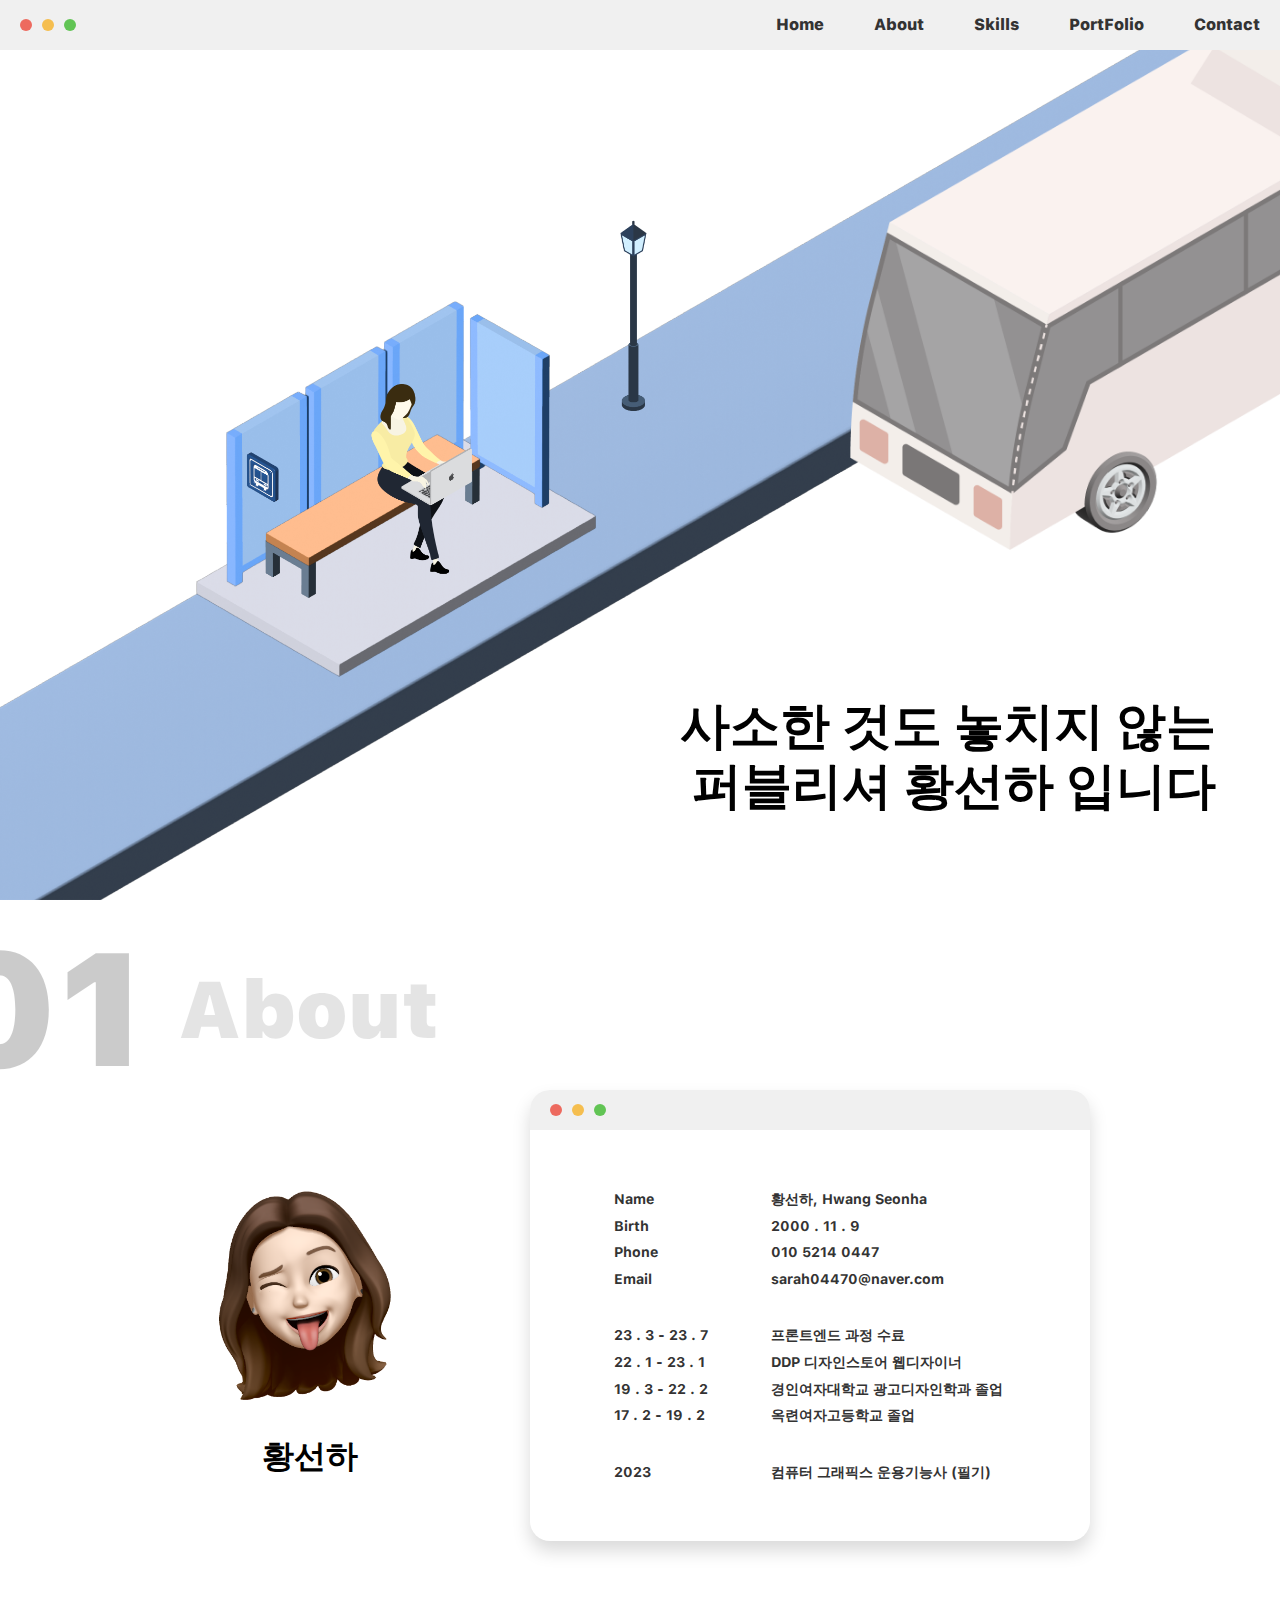
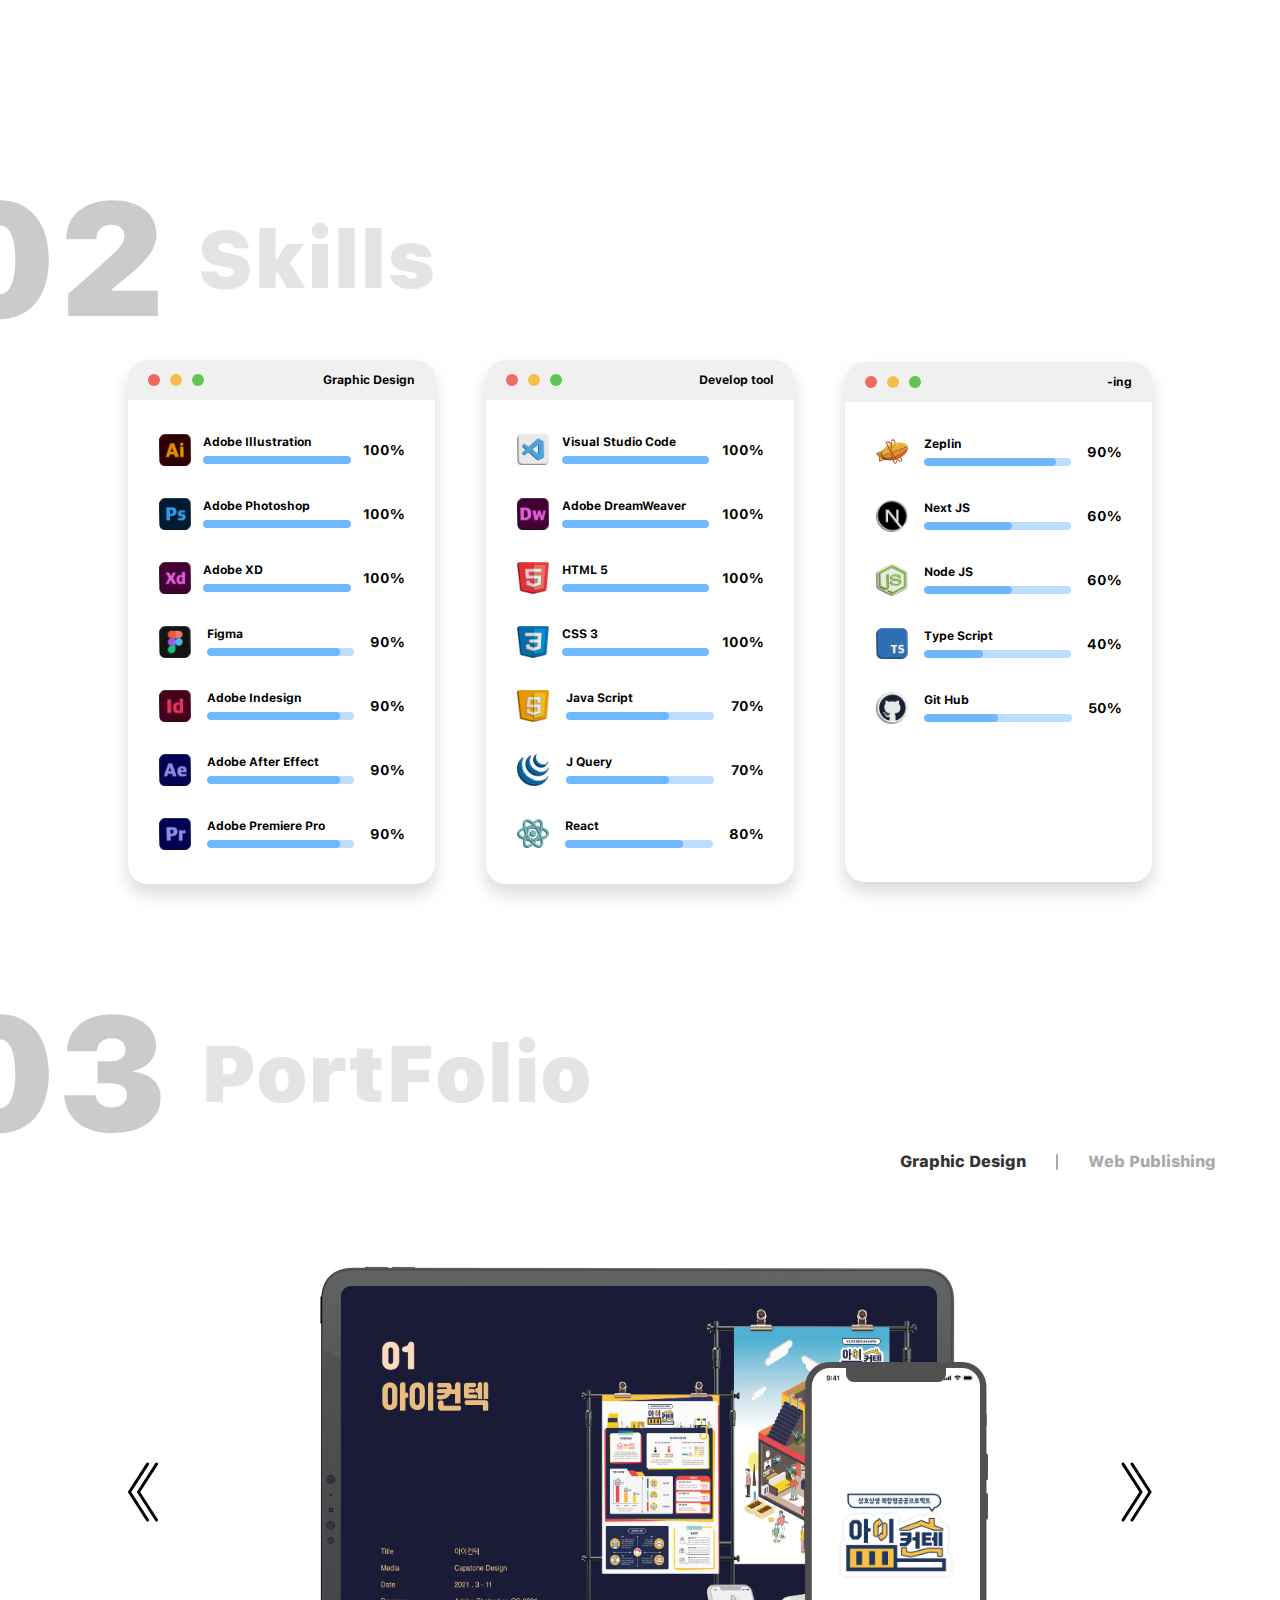
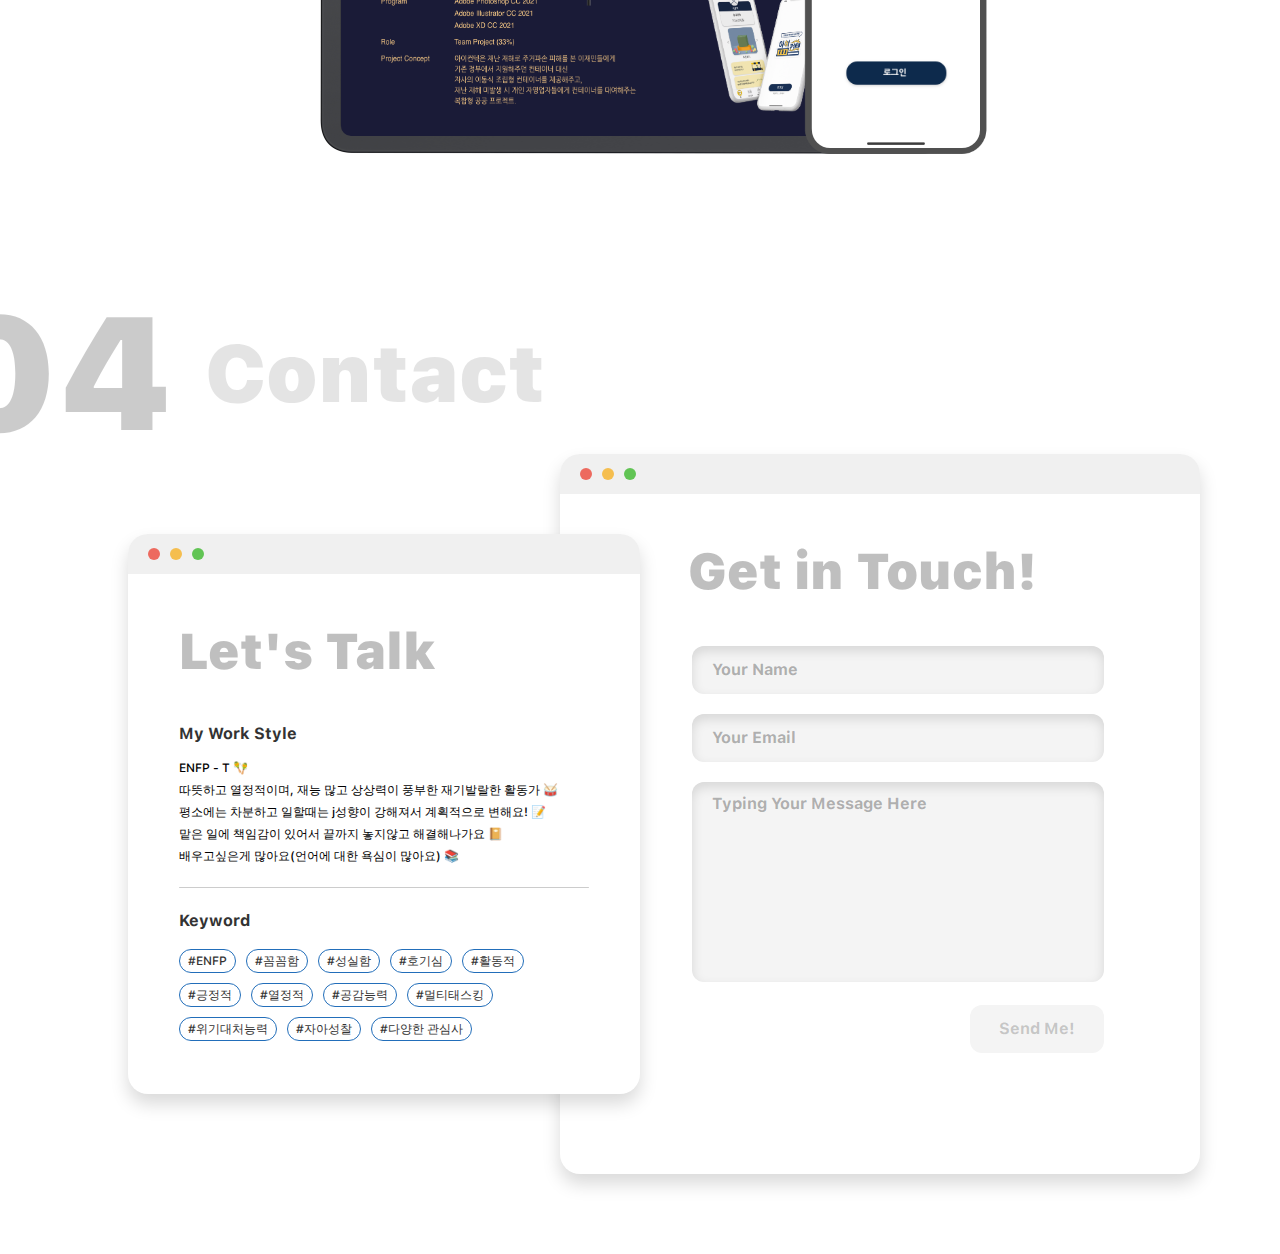
==== index.html @ f4d8ee05 "fix" ====
<!DOCTYPE html>
<html lang="en">
<head>
    <meta charset="UTF-8">
    <meta http-equiv="X-UA-Compatible" content="IE=edge">
    <meta name="viewport" content="width=device-width, initial-scale=1.0">
    <link rel="stylesheet" href="./css/style.css">
    <link rel="stylesheet" href="./css/reset.css">
    <link rel="stylesheet" href="./css/slick.css">
    <link rel="stylesheet" href="//cdn.jsdelivr.net/gh/xpressengine/xeicon@2.3.1/xeicon.min.css">
    <link rel="icon" type="image/png" href="./img/memoji_01.png">
    <script type="text/javascript" src="//code.jquery.com/jquery-1.11.0.min.js"></script>
    <script type="text/javascript" src="//code.jquery.com/jquery-migrate-1.2.1.min.js"></script>
    <script type="text/javascript" src="./js/slick/slick.min.js"></script>
    <title>Seonha's PortFolio!</title>
</head>
<body>
    <div class="container">
        <header>
            <!-- status bar 전체 + txt -->
            <div class="status-bar">
                <div class="ellipse">
                    <!-- 타원만 -->
                    <div class="el-1st"></div>
                    <div class="el-2nd"></div>
                    <div class="el-3rd"></div>
                </div>
                <nav>
                    <!-- gnb txt -->
                    <div class="gnb">
                        <ul class="nav-list">
                            <li class="nav-item">
                                <a href="#home" class="item">Home</a>
                            </li>
                            <li class="nav-item">
                                <a href="#about" class="item">About</a>
                            </li>
                            <li class="nav-item">
                                <a href="#skills" class="item">Skills</a>
                            </li>
                            <li class="nav-item">
                                <a href="#portfolio" class="item">PortFolio</a>
                            </li>
                            <li class="nav-item">
                                <a href="#contact" class="item">Contact</a>
                            </li>
                        </ul>
                    </div>
                </nav>
            </div>
        </header>
        <main>
            <section id="home" class="home">
                <div class="main-img"></div>
                <div class="main-bus">
                    <img src="./img/main-bus.png" class="bus-item" width="730px" height="620px">
                </div>
                <div class="main-title">
                    <p>
                        사소한 것도 놓치지 않는<br>
                        퍼블리셔 황선하 입니다
                    </p>
                </div>
            </section>
            <section id="about" class="about">
                <div class="title">
                    <div class="title-num">01</div>
                    <div class="title-txt">About</div>
                </div>
                <div class="contents">
                    <div class="about-me">
                        <div class="img"></div>
                        <div class="name">황선하</div>
                    </div>
                    <div class="about-info">
                        <div class="status-bar">
                            <div class="ellipse">
                                <div class="el-1st"></div>
                                <div class="el-2nd"></div>
                                <div class="el-3rd"></div>
                            </div>
                        </div>
                        <div class="info-txt">
                            <table class="info-txt-list">
                                <colgroup>
                                    <col style="width: 40%">
                                    <col style="width: 60%">
                                </colgroup>
                                <tr class="info-txt-item">
                                    <td class="item">Name</td>
                                    <td class="item">황선하, Hwang Seonha</td>
                                </tr>
                                <tr class="info-txt-item">
                                    <td class="item">Birth</td>
                                    <td class="item">2000 . 11 . 9</td>
                                </tr>
                                <tr class="info-txt-item">
                                    <td class="item">Phone</td>
                                    <td class="item">010 5214 0447</td>
                                </tr>
                                <tr class="info-txt-item">
                                    <td class="item">Email</td>
                                    <td class="item">sarah04470@naver.com</td>
                                </tr>
                            </table>
                            <table class="info-txt-list">
                                <colgroup>
                                    <col style="width: 40%">
                                    <col style="width: 60%">
                                </colgroup>
                                <tr class="info-txt-item">
                                    <td class="item">23 . 3 - 23 . 7</td>
                                    <td class="item">프론트엔드 과정 수료</td>
                                </tr>
                                <tr class="info-txt-item">
                                    <td class="item">22 . 1 - 23 . 1</td>
                                    <td class="item">DDP 디자인스토어 웹디자이너</td>
                                </tr>
                                <tr class="info-txt-item">
                                    <td class="item">19 . 3 - 22 . 2</td>
                                    <td class="item">경인여자대학교 광고디자인학과 졸업</td>
                                </tr>
                                <tr class="info-txt-item">
                                    <td class="item">17 . 2 - 19 . 2</td>
                                    <td class="item">옥련여자고등학교 졸업</td>
                                </tr>
                            </table>
                            <table class="info-txt-list">
                                <colgroup>
                                    <col style="width: 40%">
                                    <col style="width: 60%">
                                </colgroup>
                                <tr class="info-txt-item">
                                    <td class="item">2023</td>
                                    <td class="item">컴퓨터 그래픽스 운용기능사 (필기)</td>
                                </tr>
                            </table>
                        </div>
                    </div>
                </div>
            </section>
            <section id="skills" class="skills">
                <div class="title">
                    <div class="title-num">02</div>
                    <div class="title-txt">Skills</div>
                </div>
                <div class="contents">
                    <div class="skills-list">
                        <div class="skills-design">
                            <div class="status-bar">
                                <div class="ellipse">
                                    <div class="el-1st"></div>
                                    <div class="el-2nd"></div>
                                    <div class="el-3rd"></div>
                                </div>
                                <div class="status-nav">Graphic Design</div>
                            </div>
                            <ul class="tools-list">
                                <li class="tools-item">
                                    <div class="item-img">
                                        <img src="./img/tools/tool-ai.png" alt="tools-ai-icon">
                                    </div>
                                    <div class="item-bar">
                                        <div class="bar-name">Adobe Illustration</div>
                                        <div class="bar-per">
                                            <div class="bar-back"></div>
                                            <div class="bar-front per100"></div>
                                        </div>
                                    </div>
                                    <div class="item-per">100%</div>
                                </li>
                                <li class="tools-item">
                                    <div class="item-img">
                                        <img src="./img/tools/tool-ps.png" alt="tools-ps-icon">
                                    </div>
                                    <div class="item-bar">
                                        <div class="bar-name">Adobe Photoshop</div>
                                        <div class="bar-per">
                                            <div class="bar-back"></div>
                                            <div class="bar-front per100"></div>
                                        </div>
                                    </div>
                                    <div class="item-per">100%</div>
                                </li>
                                <li class="tools-item">
                                    <div class="item-img">
                                        <img src="./img/tools/tool-xd.png" alt="tools-xd-icon">
                                    </div>
                                    <div class="item-bar">
                                        <div class="bar-name">Adobe XD</div>
                                        <div class="bar-per">
                                            <div class="bar-back"></div>
                                            <div class="bar-front per100"></div>
                                        </div>
                                    </div>
                                    <div class="item-per">100%</div>
                                </li>
                                <li class="tools-item">
                                    <div class="item-img">
                                        <img src="./img/tools/tool-figma.png" alt="tools-figma-icon">
                                    </div>
                                    <div class="item-bar">
                                        <div class="bar-name">Figma</div>
                                        <div class="bar-per">
                                            <div class="bar-back"></div>
                                            <div class="bar-front per90"></div>
                                        </div>
                                    </div>
                                    <div class="item-per">90%</div>
                                </li>
                                <li class="tools-item">
                                    <div class="item-img">
                                        <img src="./img/tools/tool-id.png" alt="tools-indesign-icon">
                                    </div>
                                    <div class="item-bar">
                                        <div class="bar-name">Adobe Indesign</div>
                                        <div class="bar-per">
                                            <div class="bar-back"></div>
                                            <div class="bar-front per90"></div>
                                        </div>
                                    </div>
                                    <div class="item-per">90%</div>
                                </li>
                                <li class="tools-item">
                                    <div class="item-img">
                                        <img src="./img/tools/tool-ae.png" alt="tools-afterEffect-icon">
                                    </div>
                                    <div class="item-bar">
                                        <div class="bar-name">Adobe After Effect</div>
                                        <div class="bar-per">
                                            <div class="bar-back"></div>
                                            <div class="bar-front per90"></div>
                                        </div>
                                    </div>
                                    <div class="item-per">90%</div>
                                </li>
                                <li class="tools-item">
                                    <div class="item-img">
                                        <img src="./img/tools/tool-pr.png" alt="tools-premierePro-icon">
                                    </div>
                                    <div class="item-bar">
                                        <div class="bar-name">Adobe Premiere Pro</div>
                                        <div class="bar-per">
                                            <div class="bar-back"></div>
                                            <div class="bar-front per90"></div>
                                        </div>
                                    </div>
                                    <div class="item-per">90%</div>
                                </li>
                            </ul>
                        </div>
                        <div class="skills-dev">
                            <div class="status-bar">
                                <div class="ellipse">
                                    <div class="el-1st"></div>
                                    <div class="el-2nd"></div>
                                    <div class="el-3rd"></div>
                                </div>
                                <div class="status-nav">Develop tool</div>
                            </div>
                            <ul class="tools-list">
                                <li class="tools-item">
                                    <div class="item-img">
                                        <img src="./img/tools/tool-vscode.png" alt="tools-visualStudioCode-icon">
                                    </div>
                                    <div class="item-bar">
                                        <div class="bar-name">Visual Studio Code</div>
                                        <div class="bar-per">
                                            <div class="bar-back"></div>
                                            <div class="bar-front per100"></div>
                                        </div>
                                    </div>
                                    <div class="item-per">100%</div>
                                </li>
                                <li class="tools-item">
                                    <div class="item-img">
                                        <img src="./img/tools/tool-dw.png" alt="tools-dreamWeaver-icon">
                                    </div>
                                    <div class="item-bar">
                                        <div class="bar-name">Adobe DreamWeaver</div>
                                        <div class="bar-per">
                                            <div class="bar-back"></div>
                                            <div class="bar-front per100"></div>
                                        </div>
                                    </div>
                                    <div class="item-per">100%</div>
                                </li>
                                <li class="tools-item">
                                    <div class="item-img Html">
                                        <img src="./img/tools/tool-html.png" alt="tools-html-icon">
                                    </div>
                                    <div class="item-bar">
                                        <div class="bar-name">HTML 5</div>
                                        <div class="bar-per">
                                            <div class="bar-back"></div>
                                            <div class="bar-front per100"></div>
                                        </div>
                                    </div>
                                    <div class="item-per">100%</div>
                                </li>
                                <li class="tools-item">
                                    <div class="item-img Css">
                                        <img src="./img/tools/tool-css.png" alt="tools-css-icon">
                                    </div>
                                    <div class="item-bar">
                                        <div class="bar-name">CSS 3</div>
                                        <div class="bar-per">
                                            <div class="bar-back"></div>
                                            <div class="bar-front per100"></div>
                                        </div>
                                    </div>
                                    <div class="item-per">100%</div>
                                </li>
                                <li class="tools-item">
                                    <div class="item-img Js">
                                        <img src="./img/tools/tool-js.png" alt="tools-javaScript-icon">
                                    </div>
                                    <div class="item-bar">
                                        <div class="bar-name">Java Script</div>
                                        <div class="bar-per">
                                            <div class="bar-back"></div>
                                            <div class="bar-front per70"></div>
                                        </div>
                                    </div>
                                    <div class="item-per">70%</div>
                                </li>
                                <li class="tools-item">
                                    <div class="item-img">
                                        <img src="./img/tools/tool-jquery.png" alt="tools-jQuery-icon">
                                    </div>
                                    <div class="item-bar">
                                        <div class="bar-name">J Query</div>
                                        <div class="bar-per">
                                            <div class="bar-back"></div>
                                            <div class="bar-front per70"></div>
                                        </div>
                                    </div>
                                    <div class="item-per">70%</div>
                                </li>
                                <li class="tools-item">
                                    <div class="item-img React">
                                        <img src="./img/tools/tool-react.png" alt="tools-react-icon">
                                    </div>
                                    <div class="item-bar">
                                        <div class="bar-name">React</div>
                                        <div class="bar-per">
                                            <div class="bar-back"></div>
                                            <div class="bar-front per80"></div>
                                        </div>
                                    </div>
                                    <div class="item-per">80%</div>
                                </li>
                            </ul>
                        </div>
                        <div class="skills-ing">
                            <div class="status-bar">
                                <div class="ellipse">
                                    <div class="el-1st"></div>
                                    <div class="el-2nd"></div>
                                    <div class="el-3rd"></div>
                                </div>
                                <div class="status-nav">-ing</div>
                            </div>
                            <ul class="tools-list">
                                <li class="tools-item">
                                    <div class="item-img Zeplin">
                                        <img src="./img/tools/tool-zeplin.png" alt="tools-zeplin-icon">
                                    </div>
                                    <div class="item-bar">
                                        <div class="bar-name">Zeplin</div>
                                        <div class="bar-per">
                                            <div class="bar-back"></div>
                                            <div class="bar-front per90"></div>
                                        </div>
                                    </div>
                                    <div class="item-per">90%</div>
                                </li>
                                <li class="tools-item">
                                    <div class="item-img">
                                        <img src="./img/tools/tool-nextjs.png" alt="tools-nextJs-icon">
                                    </div>
                                    <div class="item-bar">
                                        <div class="bar-name">Next JS</div>
                                        <div class="bar-per">
                                            <div class="bar-back"></div>
                                            <div class="bar-front per60"></div>
                                        </div>
                                    </div>
                                    <div class="item-per">60%</div>
                                </li>
                                <li class="tools-item">
                                    <div class="item-img NodeJs">
                                        <img src="./img/tools/tool-nodejs.png" alt="tools-nodeJs-icon">
                                    </div>
                                    <div class="item-bar">
                                        <div class="bar-name">Node JS</div>
                                        <div class="bar-per">
                                            <div class="bar-back"></div>
                                            <div class="bar-front per60"></div>
                                        </div>
                                    </div>
                                    <div class="item-per">60%</div>
                                </li>
                                <li class="tools-item">
                                    <div class="item-img">
                                        <img src="./img/tools/tool-ts.png" alt="tools-typeScript-icon">
                                    </div>
                                    <div class="item-bar">
                                        <div class="bar-name">Type Script</div>
                                        <div class="bar-per">
                                            <div class="bar-back"></div>
                                            <div class="bar-front per40"></div>
                                        </div>
                                    </div>
                                    <div class="item-per">40%</div>
                                </li>
                                <li class="tools-item">
                                    <div class="item-img">
                                        <img src="./img/tools/tool-gitHub.png" alt="tools-gitHub-icon">
                                    </div>
                                    <div class="item-bar">
                                        <div class="bar-name">Git Hub</div>
                                        <div class="bar-per">
                                            <div class="bar-back"></div>
                                            <div class="bar-front per50"></div>
                                        </div>
                                    </div>
                                    <div class="item-per">50%</div>
                                </li>
                            </ul>
                        </div>
                    </div>
                </div>
            </section>
            <section id="portfolio" class="portfolio">
                <div class="title">
                    <div class="title-num">03</div>
                    <div class="title-txt">PortFolio</div>
                </div>
                <div class="contents">
                    <div class="tab-nav">
                        <ul class="tab-list">
                            <li class="tab-item on" data-tab="tab01"><a href="javascript:void(0);">Graphic Design</a></li>
                            <li class="bar"></li>
                            <li class="tab-item" data-tab="tab02"><a href="javascript:void(0);">Web Publishing</a></li>
                        </ul>
                    </div>
                    <div class="tab-contents">
                        <div id="tab01" class="device-slick design-slick tab-menu on" data-tab="#tab01">
                            <div class="pager">
                                <span class="prev-wrap">
                                    <div class="prev">
                                        <svg xmlns="http://www.w3.org/2000/svg" width="30.573" height="60.146" viewBox="0 0 30.573 60.146">
                                            <g id="group_14307" data-name="group_14307" transform="translate(1.5 -94.427)">
                                                <path id="path_60777" data-name="path 60777" d="M3784,3752l-18,27.96,18,28.04" transform="translate(-3766 -3655.5)" fill="none" stroke="#000" stroke-linecap="round" stroke-linejoin="round" stroke-width="3"/>
                                                <path id="path_60778" data-name="path 60778" d="M3784,3752l-18,27.96,18,28.04" transform="translate(-3757 -3655.5)" fill="none" stroke="#000" stroke-linecap="round" stroke-linejoin="round" stroke-width="3"/>
                                            </g>
                                        </svg>                                      
                                    </div>
                                </span>
                                <span class="next-wrap">
                                    <div class="next">
                                        <svg xmlns="http://www.w3.org/2000/svg" width="30.573" height="60.146" viewBox="0 0 30.573 60.146">
                                            <g id="group_14306" data-name="group_14306" transform="translate(-1764.927 -3749.927)">
                                                <path id="path_60777" data-name="path 60777" d="M3766,3752l18,27.96L3766,3808" transform="translate(-1990)" fill="none" stroke="#000" stroke-linecap="round" stroke-linejoin="round" stroke-width="3"/>
                                                <path id="path_60778" data-name="path 60778" d="M3766,3752l18,27.96L3766,3808" transform="translate(-1999)" fill="none" stroke="#000" stroke-linecap="round" stroke-linejoin="round" stroke-width="3"/>
                                            </g>
                                        </svg>                                      
                                    </div>
                                </span>
                            </div>
                            <div class="device-container">
                                <div class="ipad">
                                    <div class="mockup">
                                        <img src="./img/ipad-Mockup.png" width="794px" height="610px">
                                    </div>
                                    <div class="display">
                                        <ul class="display-list">
                                            <li class="display-item"><img src="./img/cover/design-pf-01.png" class="item"></li>
                                            <li class="display-item"><img src="./img/cover/design-pf-02.png" class="item"></li>
                                            <li class="display-item"><img src="./img/cover/design-pf-03.png" class="item"></li>
                                            <li class="display-item"><img src="./img/cover/design-pf-04.png" class="item"></li>
                                            <li class="display-item"><img src="./img/cover/design-pf-05.png" class="item"></li>
                                            <li class="display-item"><img src="./img/cover/design-pf-06.png" class="item"></li>
                                            <li class="display-item"><img src="./img/cover/design-pf-07.png" class="item"></li>
                                            <li class="display-item"><img src="./img/cover/design-pf-08.png" class="item"></li>
                                            <li class="display-item"><img src="./img/cover/design-pf-09.png" class="item"></li>
                                        </ul>
                                    </div>
                                </div>
                                <div class="iphone">
                                    <div class="mockup">
                                        <img src="./img/iphone-Mockup.png" width="230px" height="490px">
                                        <div class="box"></div>
                                    </div>
                                    <div class="display">
                                        <ul class="display-list">
                                            <li class="display-item"><img src="./img/mob-cover/dev-pf-01.png" class="item"></li>
                                            <li class="display-item"><img src="./img/mob-cover/dev-pf-02.png" class="item"></li>
                                            <li class="display-item"><img src="./img/mob-cover/dev-pf-03.png" class="item"></li>
                                            <li class="display-item"><img src="./img/mob-cover/dev-pf-04.png" class="item"></li>
                                            <li class="display-item"><img src="./img/mob-cover/dev-pf-05.png" class="item"></li>
                                            <li class="display-item"><img src="./img/mob-cover/dev-pf-06.png" class="item"></li>
                                            <li class="display-item"><img src="./img/mob-cover/dev-pf-07.png" class="item"></li>
                                            <li class="display-item"><img src="./img/mob-cover/dev-pf-08.png" class="item"></li>
                                            <li class="display-item"><img src="./img/mob-cover/dev-pf-09.png" class="item"></li>
                                        </ul>
                                    </div>
                                </div>
                            </div>
                            <div class="modal design-modal1">
                                <div class="modal-window">
                                    <div class="modal-area">
                                        <ul class="modal-list">
                                            <li class="modal-item"><img src="./img/modal-cont/01/design-pf-01-02.png" class="item"></li>
                                            <li class="modal-item"><img src="./img/modal-cont/01/design-pf-01-03.png" class="item"></li>
                                            <li class="modal-item"><img src="./img/modal-cont/01/design-pf-01-04.png" class="item"></li>
                                            <li class="modal-item"><img src="./img/modal-cont/01/design-pf-01-05.png" class="item"></li>
                                            <li class="modal-item"><img src="./img/modal-cont/01/design-pf-01-06.png" class="item"></li>
                                            <li class="modal-item"><img src="./img/modal-cont/01/design-pf-01-07.png" class="item"></li>
                                        </ul>
                                    </div>
                                    <button type="button" class="close-button">
                                        <span class="close-button-item">&times;</span>
                                    </button>
                                </div>
                            </div>
                            <div class="modal design-modal2">
                                <div class="modal-window">
                                    <div class="modal-area">
                                        <ul class="modal-list">
                                            <li class="modal-item"><img src="./img/modal-cont/02/design-pf-02-02.png" class="item"></li>
                                            <li class="modal-item"><img src="./img/modal-cont/02/design-pf-02-03.png" class="item"></li>
                                            <li class="modal-item"><img src="./img/modal-cont/02/design-pf-02-04.png" class="item"></li>
                                            <li class="modal-item"><img src="./img/modal-cont/02/design-pf-02-05.png" class="item"></li>
                                        </ul>
                                    </div>
                                    <button type="button" class="close-button">
                                        <span class="close-button-item">&times;</span>
                                    </button>
                                </div>
                            </div>
                            <div class="modal design-modal3">
                                <div class="modal-window">
                                    <div class="modal-area">
                                        <ul class="modal-list">
                                            <li class="modal-item"><img src="./img/modal-cont/03/design-pf-03-02.png" class="item"></li>
                                            <li class="modal-item"><img src="./img/modal-cont/03/design-pf-03-03.png" class="item"></li>
                                            <li class="modal-item"><img src="./img/modal-cont/03/design-pf-03-04.png" class="item"></li>
                                            <li class="modal-item"><img src="./img/modal-cont/03/design-pf-03-05.png" class="item"></li>
                                            <li class="modal-item"><img src="./img/modal-cont/03/design-pf-03-06.png" class="item"></li>
                                        </ul>
                                    </div>
                                    <button type="button" class="close-button">
                                        <span class="close-button-item">&times;</span>
                                    </button>
                                </div>
                            </div>
                            <div class="modal design-modal4">
                                <div class="modal-window">
                                    <div class="modal-area">
                                        <ul class="modal-list">
                                            <li class="modal-item"><img src="./img/modal-cont/04/design-pf-04-02.png" class="item"></li>
                                            <li class="modal-item"><img src="./img/modal-cont/04/design-pf-04-03.png" class="item"></li>
                                            <li class="modal-item"><img src="./img/modal-cont/04/design-pf-04-04.png" class="item"></li>
                                        </ul>
                                    </div>
                                    <button type="button" class="close-button">
                                        <span class="close-button-item">&times;</span>
                                    </button>
                                </div>
                            </div>
                            <div class="modal design-modal5">
                                <div class="modal-window">
                                    <div class="modal-area">
                                        <ul class="modal-list">
                                            <li class="modal-item"><img src="./img/modal-cont/05/design-pf-05-02.png" class="item"></li>
                                            <li class="modal-item"><img src="./img/modal-cont/05/design-pf-05-03.png" class="item"></li>
                                            <li class="modal-item"><img src="./img/modal-cont/05/design-pf-05-04.png" class="item"></li>
                                        </ul>
                                    </div>
                                    <button type="button" class="close-button">
                                        <span class="close-button-item">&times;</span>
                                    </button>
                                </div>
                            </div>
                            <div class="modal design-modal6">
                                <div class="modal-window">
                                    <div class="modal-area">
                                        <ul class="modal-list">
                                            <li class="modal-item"><img src="./img/modal-cont/06/design-pf-06-02.png" class="item"></li>
                                            <li class="modal-item"><img src="./img/modal-cont/06/design-pf-06-03.png" class="item"></li>
                                            <li class="modal-item"><img src="./img/modal-cont/06/design-pf-06-04.png" class="item"></li>
                                        </ul>
                                    </div>
                                    <button type="button" class="close-button">
                                        <span class="close-button-item">&times;</span>
                                    </button>
                                </div>
                            </div>
                            <div class="modal design-modal7">
                                <div class="modal-window">
                                    <div class="modal-area">
                                        <ul class="modal-list">
                                            <li class="modal-item"><img src="./img/modal-cont/07/design-pf-07-02.png" class="item"></li>
                                            <li class="modal-item"><img src="./img/modal-cont/07/design-pf-07-03.png" class="item"></li>
                                        </ul>
                                    </div>
                                    <button type="button" class="close-button">
                                        <span class="close-button-item">&times;</span>
                                    </button>
                                </div>
                            </div>
                            <div class="modal design-modal8">
                                <div class="modal-window">
                                    <div class="modal-area">
                                        <ul class="modal-list">
                                            <li class="modal-item"><img src="./img/modal-cont/08/design-pf-08-02.png" class="item"></li>
                                            <li class="modal-item"><img src="./img/modal-cont/08/design-pf-08-03.png" class="item"></li>
                                            <li class="modal-item"><img src="./img/modal-cont/08/design-pf-08-04.png" class="item"></li>
                                        </ul>
                                    </div>
                                    <button type="button" class="close-button">
                                        <span class="close-button-item">&times;</span>
                                    </button>
                                </div>
                            </div>
                            <div class="modal design-modal9">
                                <div class="modal-window">
                                    <div class="modal-area">
                                        <ul class="modal-list">
                                            <li class="modal-item"><img src="./img/modal-cont/09/design-pf-09-02.png" class="item"></li>
                                        </ul>
                                    </div>
                                    <button type="button" class="close-button">
                                        <span class="close-button-item">&times;</span>
                                    </button>
                                </div>
                            </div>
                        </div>
                        <div id="tab02" class="device-slick dev-slick tab-menu" data-tab="#tab02">
                            <div class="pager">
                                <span class="prev-wrap">
                                    <div class="prev">
                                        <svg xmlns="http://www.w3.org/2000/svg" width="30.573" height="60.146" viewBox="0 0 30.573 60.146">
                                            <g id="group_14307" data-name="group_14307" transform="translate(1.5 -94.427)">
                                                <path id="path_60777" data-name="path 60777" d="M3784,3752l-18,27.96,18,28.04" transform="translate(-3766 -3655.5)" fill="none" stroke="#000" stroke-linecap="round" stroke-linejoin="round" stroke-width="3"/>
                                                <path id="path_60778" data-name="path 60778" d="M3784,3752l-18,27.96,18,28.04" transform="translate(-3757 -3655.5)" fill="none" stroke="#000" stroke-linecap="round" stroke-linejoin="round" stroke-width="3"/>
                                            </g>
                                        </svg>                                      
                                    </div>
                                </span>
                                <span class="next-wrap">
                                    <div class="next">
                                        <svg xmlns="http://www.w3.org/2000/svg" width="30.573" height="60.146" viewBox="0 0 30.573 60.146">
                                            <g id="group_14306" data-name="group_14306" transform="translate(-1764.927 -3749.927)">
                                                <path id="path_60777" data-name="path 60777" d="M3766,3752l18,27.96L3766,3808" transform="translate(-1990)" fill="none" stroke="#000" stroke-linecap="round" stroke-linejoin="round" stroke-width="3"/>
                                                <path id="path_60778" data-name="path 60778" d="M3766,3752l18,27.96L3766,3808" transform="translate(-1999)" fill="none" stroke="#000" stroke-linecap="round" stroke-linejoin="round" stroke-width="3"/>
                                            </g>
                                        </svg>                                      
                                    </div>
                                </span>
                            </div>
                            <div class="device-container">
                                <div class="imac">
                                    <div class="mockup">
                                        <img src="./img/iMac-Mockup.png" width="832px" height="700px">
                                    </div>
                                    <div class="display">
                                        <ul class="display-list">
                                            <li class="display-item"><img src="./img/naver.png" class="item"></li>
                                            <li class="display-item"><img src="./img/hyundaiCard.png" class="item"></li>
                                            <li class="display-item"><img src="./img/ex.png" class="item"></li>
                                        </ul>
                                    </div>
                                </div>
                                <div class="ipad">
                                    <div class="mockup">
                                        <img src="./img/ipad-Mockup.png" width="468px" height="366px">
                                    </div>
                                    <div class="display">
                                        <ul class="display-list">
                                            <li class="display-item"><img src="./img/naver.png" class="item"></li>
                                            <li class="display-item"><img src="./img/hyundaiCard.png" class="item"></li>
                                            <li class="display-item"><img src="./img/ex.png" class="item"></li>
                                        </ul>
                                    </div>
                                </div>
                            </div>
                            <div class="modal dev-modal1">
                                <div class="modal-window">
                                    <div class="modal-area">
                                        <ul class="modal-list">
                                            <li class="modal-item"><img src="./img/naver.png" class="item"></li>
                                        </ul>
                                    </div>
                                    <button type="button" class="close-button">
                                        <span class="close-button-item">&times;</span>
                                    </button>
                                </div>
                            </div>
                            <div class="modal dev-modal2">
                                <div class="modal-window">
                                    <div class="modal-area">
                                        <ul class="modal-list">
                                            <li class="modal-item"><img src="./img/hyundaiCard.png" class="item"></li>
                                        </ul>
                                    </div>
                                    <button type="button" class="close-button">
                                        <span class="close-button-item">&times;</span>
                                    </button>
                                </div>
                            </div>
                            <div class="modal dev-modal3">
                                <div class="modal-window">
                                    <div class="modal-area">
                                        <ul class="modal-list">
                                            <li class="modal-item"><img src="./img/ex.png" class="item"></li>
                                        </ul>
                                    </div>
                                    <button type="button" class="close-button">
                                        <span class="close-button-item">&times;</span>
                                    </button>
                                </div>
                            </div>
                        </div>
                    </div>
                </div>
            </section>
            <section id="contact" class="contact">
                <div class="title">
                    <div class="title-num">04</div>
                    <div class="title-txt">Contact</div>
                </div>
                <div class="contents">
                    <div class="contact-talk">
                        <div class="status-bar">
                            <div class="ellipse">
                                <div class="el-1st"></div>
                                <div class="el-2nd"></div>
                                <div class="el-3rd"></div>
                            </div>
                        </div>
                        <div class="contact-main">
                            <div class="title-mid">Let's Talk</div>
                            <div class="talk-info">
                                <div class="talk-style">
                                    <div class="talk-title">My Work Style</div>
                                    <ul class="style-list">
                                        <li class="style-item">ENFP - T 🪇</li>
                                        <li class="style-item">따뜻하고 열정적이며, 재능 많고 상상력이 풍부한 재기발랄한 활동가 🥁</li>
                                        <li class="style-item">평소에는 차분하고 일할때는 j성향이 강해져서 계획적으로 변해요! 📝</li>
                                        <li class="style-item">맡은 일에 책임감이 있어서 끝까지 놓지않고 해결해나가요 📔</li>
                                        <li class="style-item">배우고싶은게 많아요(언어에 대한 욕심이 많아요) 📚</li>
                                    </ul>
                                </div>
                                <div class="talk-line"></div>
                                <div class="talk-keyword">
                                    <div class="talk-title">Keyword</div>
                                    <ul class="keyword-list">
                                        <li class="keyword-item">#ENFP</li>
                                        <li class="keyword-item">#꼼꼼함</li>
                                        <li class="keyword-item">#성실함</li>
                                        <li class="keyword-item">#호기심</li>
                                        <li class="keyword-item">#활동적</li>
                                        <li class="keyword-item">#긍정적</li>
                                        <li class="keyword-item">#열정적</li>
                                        <li class="keyword-item">#공감능력</li>
                                        <li class="keyword-item">#멀티태스킹</li>
                                        <li class="keyword-item">#위기대처능력</li>
                                        <li class="keyword-item">#자아성찰</li>
                                        <li class="keyword-item">#다양한 관심사</li>
                                    </ul>
                                </div>
                            </div>
                        </div>
                    </div>
                    <div class="contact-inTouch">
                        <div class="status-bar">
                            <div class="ellipse">
                                <div class="el-1st"></div>
                                <div class="el-2nd"></div>
                                <div class="el-3rd"></div>
                            </div>
                        </div>
                        <div class="contact-main">
                            <div class="title-mid">Get in Touch!</div>
                            <div class="email-form">
                                <form id="contact-form" class="form-area" data-email="example@email.net">
                                    <ul class="form-list">
                                        <li class="form-item">
                                            <div class="item-name">
                                                <input type="text" class="uname" name="name" id="uname" placeholder="Your Name" />
                                            </div>
                                        </li>
                                        <li class="form-item">
                                            <div class="item-email">
                                                <input type="email" class="uemail" name="email" id="uemail" placeholder="Your Email" />
                                            </div>
                                        </li>
                                        <li class="form-item">
                                            <div class="item-msg">
                                                <!-- <input type="text" class="umsg" name="msg" id="umsg" placeholder="Typing Your Message Here" /> -->
                                                <textarea type="text" class="umsg" name="msg" placeholder="Typing Your Message Here" ></textarea>
                                            </div>
                                        </li>
                                    </ul>
                                    <button onclick="sendFormData(event);" class="sendBtn" >Send Me!</button>
                                </form>
                                <iframe name="frAttachFiles" style="display: none;"></iframe>
                                <div id="loading-modal" class="loading-modal">
                                    <div class="modal-content">
                                        <i class="xi-spinner-4 xi-spin xi-4x"></i>
                                        <p>Loading</p>
                                    </div>
                                </div>
                            </div>
                        </div>
                    </div>
                </div>
            </section>
        </main>
    </div>

    

    <script type="text/javascript">
        document.addEventListener('DOMContentLoaded', function() {
            const navLinks = document.querySelectorAll('.nav-list a');

            navLinks.forEach(link => {
                link.addEventListener('click', function(event) {
                    event.preventDefault();
                    const targetId = this.getAttribute('href');
                    const targetSection = document.querySelector(targetId);
                    targetSection.scrollIntoView({ behavior: 'smooth' });
                });
            });
        });
    </script>

    <script type="text/javascript">

        document.addEventListener("DOMContentLoaded" , function() {
            // 탭 변경을 처리하기 위한 이벤트 리스너 추가
            $('ul.tab-list li').click(function() {
                var activeTab = $(this).attr('data-tab');
                $('ul.tab-list li').removeClass('on');
                $('.tab-menu').removeClass('on');
                $(this).addClass('on');
                $('#' + activeTab).addClass('on');
                
                // 탭이 변경될 때마다 slick 캐러셀을 새로고침
                // $('.device-slick .device-container').slick('refresh');
                $('.design-slick .display-list').slick('refresh');
                $('.dev-slick .display-list').slick('refresh');
            });

            // 페이지 로드 시 slick 캐러셀 초기화
            // design slick 의 아이패드 캐러셀 초기화
            $('.design-slick .ipad .display-list').slick({
                slide: 'li',
                infinite: true,
                slidesToShow: 1,
                slidesToScroll: 1,
                autoplay: false,
                autoplaySpeed: 1500,
                draggable: false,
                dots: false,
                prevArrow: $('.design-slick .pager .prev-wrap'),
                nextArrow: $('.design-slick .pager .next-wrap'),
                speed: 1500,
                touchThreshold: 100,
            });

            // design slick에 있는 아이폰 캐러셀 초기화
            $('.design-slick .iphone .display-list').slick({
                slide: 'li',
                infinite: true,
                slidesToShow: 1,
                slidesToScroll: 1,
                autoplay: false,
                autoplaySpeed: 1500,
                draggable: false,
                dots: false,
                prevArrow: $('.design-slick .pager .prev'),
                nextArrow: $('.design-slick .pager .next'),
                speed: 1500,
                touchThreshold: 100,
            });


            // 페이지 로드 시 slick 캐러셀 초기화
            // dev-slick imac 캐러셀 초기화
            $('.dev-slick .imac .display-list').slick({
                slide: 'li',
                infinite: true,
                slidesToShow: 1,
                slidesToScroll: 1,
                autoplay: false,
                autoplaySpeed: 1500,
                draggable: false,
                dots: false,
                prevArrow: $('.dev-slick .pager .prev-wrap'),
                nextArrow: $('.dev-slick .pager .next-wrap'),
                speed: 1500,
                touchThreshold: 100,
            });

            // dev-slick ipad 캐러셀 초기화
            $('.dev-slick .ipad .display-list').slick({
                slide: 'li',
                infinite: true,
                slidesToShow: 1,
                slidesToScroll: 1,
                autoplay: false,
                autoplaySpeed: 1500,
                draggable: false,
                dots: false,
                prevArrow: $('.dev-slick .pager .prev'),
                nextArrow: $('.dev-slick .pager .next'),
                speed: 1500,
                touchThreshold: 100,
            });
        });
    </script>

    <script type="text/javascript">
        $(document).ready(function() {
            // 각 슬라이드(.design-slick과 .dev-slick)의 li 요소를 클릭했을 때 모달창을 보여줌
            $('.design-slick .display-list li').click(function(event) {
                if(!$('.modal').is(":visible")) {
                    // 클릭한 li 요소의 인덱스를 가져옴 (0부터 시작)
                    var index = $(this).index() ;
                    $('.design-modal' + index).show();
                    // 모달창이 떴을 때 바디 스크롤 막음
                    $('body').css('overflow', 'hidden');
                    $('.modal').css('opacity', '1');
                    event.stopPropagation(); // 이벤트 버블링 차단
                }
            });

            $('.dev-slick .display-list li').click(function(event) {
                if(!$('.modal').is(":visible")) {
                    // 클릭한 li 요소의 인덱스를 가져옴 (0부터 시작)
                    var index = $(this).index() ;
                    $('.dev-modal' + index).show();
                    // 모달창이 떴을 때 바디 스크롤 막음
                    $('body').css('overflow', 'hidden');
                    $('.modal').css('opacity', '1');
                    event.stopPropagation(); // 이벤트 버블링 차단
                }
            });

            // 닫기 버튼을 클릭했을 때 모달창을 숨김
            $('.modal .close-button').click(function() {
                $(this).closest('.modal').hide();
                // 모달창이 닫혔을 때 바디 스크롤 원래대로 복구
                $('body').css('overflow', 'auto');
            });

            // ESC 키 다운 이벤트를 처리하여 모달창 닫기
            $(document).keydown(function(event) {
                if (event.key === 'Escape') {
                    $('.modal').hide();
                    // 모달창이 닫혔을 때 바디 스크롤 원래대로 복구
                    $('body').css('overflow', 'auto');
                }
            });
        });
    </script>

    <script type="text/javascript">
        
        function sendFormData(event) {
            event.preventDefault();
            // 모달 창 보여주기 loading
            var modal = document.getElementById('loading-modal');
            modal.style.display = 'flex';

            // 기존 z-index 값 저장
            var contactTalkZindex = document.querySelector('.contact-talk').style.zIndex;
            var contactInTouchZindex = document.querySelector('.contact-inTouch').style.zIndex;

            // 동일한 z-index 값을 설정
            document.querySelector('.contact-talk').style.zIndex = 0;
            document.querySelector('.contact-inTouch').style.zIndex = 0;

            var formData = new FormData(document.getElementById('contact-form'));
            console.log(formData);
            // Ajax 요청
            $.ajax({
                url:'https://script.google.com/macros/s/AKfycbyUAJpDK1FXU3HY91E9U8esrqfYvvEbY65FfDsT2SJDkJiJjKSZGGXZh8EM8eiUW7Am8Q/exec',
                type: 'POST',
                data: formData,
                processData: false,
                contentType: false,
                // complete: function() {
                //     // Ajax 요청이 완료되면 항상 실행됨
                //     alert('보내졌습니다!');
                //     document.getElementById('contact-form').reset(); // 폼 초기화
                //     location.reload(); // 페이지 새로고침
                // }
                success: function(response) {
                    // Ajax 요청이 성공한 경우
                    modal.style.display = 'none'; // 모달 창 숨기기
                    console.log(response);
                    alert('보내졌습니다!');
                    document.getElementById('contact-form').reset(); // 폼 초기화
                    //location.reload(); // 페이지 새로고침

                    // 모달 창이 숨겨진 후 원래의 z-index 값으로 복구
                    document.querySelector('.contact-talk').style.zIndex = contactTalkZindex;
                    document.querySelector('.contact-inTouch').style.zIndex = contactInTouchZindex;
                },
                error: function(error) {
                    // Ajax 요청이 실패한 경우
                    modal.style.display = 'none'; // 모달 창 숨기기
                    console.log(error);
                    alert('전송 오류가 발생했습니다. 다시 시도해주세요.');

                    // 모달 창이 숨겨진 후 원래의 z-index 값으로 복구
                    document.querySelector('.contact-talk').style.zIndex = contactTalkZindex;
                    document.querySelector('.contact-inTouch').style.zIndex = contactInTouchZindex;
                }
                // error: function(error) {
                //     // Ajax 요청이 실패한 경우
                //     alert('전송 오류가 발생했습니다. 다시 시도해주세요.');
                // }
            });
        }
    </script>
</body>
</html>
---- css/style.css ----
/* 웹폰트 선언 */
@font-face {
    font-family: 'Pretendard-Regular';
    src: url('https://cdn.jsdelivr.net/gh/Project-Noonnu/noonfonts_2107@1.1/Pretendard-Regular.woff') format('woff');
    font-weight: 400;
    font-style: normal;
}

@font-face {
    font-family: 'SF Pro';
    /* sf pro */
    src: url(../webfont/SF-Pro.eot);
    src: url(../webfont/SF-Pro.otf),
         url(../webfont/SF-Pro.ttf),
         url(../webfont/SF-Pro.woff),
         url(../webfont/SF-Pro.woff2);
    font-weight: 500;
    font-style: normal;
}
@font-face {
    font-family: 'SF Pro Text';
    /* sf pro text */
    /* src: url(../webfont/SF-Pro-Text-Medium.otf); */
    src: url(../webfont/SF-Pro-Text-Medium.otf),
         url(../webfont/SF-Pro-Text-Medium.ttf)
         /* url(../webfont/SF-Pro-Text-Medium.woff),
         url(../webfont/SF-Pro-Text-Medium.woff2) */
         ;
    font-weight: 500;
    font-style: medium;
}
@font-face {
    font-family: 'SF Pro Text';
    /* sf pro text */
    /* src: url(../webfont/SF-Pro-Text-Bold.otf); */
    src: url(../webfont/SF-Pro-Text-Bold.otf),
         url(../webfont/SF-Pro-Text-Bold.ttf)
         /* url(../webfont/SF-Pro-Text-Bold.woff),
         url(../webfont/SF-Pro-Text-Bold.woff2) */
         ;
    font-weight: 700;
    font-style: bold;
}
@font-face {
    font-family: 'SF Pro Text';
    /* sf pro text */
    /* src: url(../webfont/SF-Pro-Text-Heavy.otf); */
    src: url(../webfont/SF-Pro-Text-Heavy.otf),
         url(../webfont/SF-Pro-Text-Heavy.ttf)
         /* url(../webfont/SF-Pro-Text-Heavy.woff),
         url(../webfont/SF-Pro-Text-Heavy.woff2) */
         ;
    font-weight: 800;
    font-style: heavy;
}
@font-face {
    font-family: 'SF Pro Text';
    /* sf pro text */
    /* src: url(../webfont/SF-Pro-Text-Black.otf); */
    src: url(../webfont/SF-Pro-Text-Black.otf),
         url(../webfont/SF-Pro-Text-Black.ttf)
         /* url(../webfont/SF-Pro-Text-Black.woff),
         url(../webfont/SF-Pro-Text-Black.woff2) */
         ;
    font-weight: 900;
    font-style: black;
}

/* 전체 폰트 선언 */
html{ font-size: 16px; }
*{ box-sizing: border-box; font-family: 'SF Pro Text', 'Malgun Gothic', '맑은 고딕', '돋움', Dotum, 'Arial', 'Helvetica', Sans-serif; text-decoration: none; }
body{ font-family: 'SF Pro Text', 'Malgun Gothic', '맑은 고딕', '돋움', Dotum, 'Arial', 'Helvetica', Sans-serif; z-index: 0; }

/* 공통 디자인 선언 */
.ellipse{ display: flex; gap: 10px; flex-direction: row; }
.ellipse .el-1st, .ellipse .el-2nd, .ellipse .el-3rd{ width: 12px; height: 12px; border-radius: 100%; border: none; }
.ellipse .el-1st{ background-color: #ED6A5F; }
.ellipse .el-2nd{ background-color: #F5BE4F; }
.ellipse .el-3rd{ background-color: #61C454; }
.status-bar{ background-color: #F0F0F0; padding: 0 20px; display: flex; flex-direction: row; justify-content: space-between; align-items: center; }
.title{ font-family: 'SF Pro Text', 'Helvetica', sans-serif; font-weight: 900; display: flex; flex-direction: row; gap: 30px; align-items: center; color: 000; position: relative; left: -75px; }
.title .title-num{ font-size: 11.25rem; opacity: 20%; }
.title .title-txt{ font-size: 6.25rem; opacity: 10%; }

/* body::-webkit-scrollbar { width: 6px;}
body::-webkit-scrollbar-thumb { height: 10%; background: #e9be82; border-radius: 4px; }
body::-webkit-scrollbar-track { background: rgba(233, 190, 130, 0.1); } */

/* keyframe 선언 */

@keyframes slideBus {
    0% { transform: translate(0,0); /* right: -300px; top: -230px; */ }
    25% { transform: translate(-1000px, 580px); /* right: 600px; top: 300px; */ }
    50% { transform: translate(-740px, 430px); /* right: 360px; top: 160px; */ }
    100% { transform: translate(calc(-100vw - 300px), calc(100vh + 180px)); /* right: calc(100% + 10px); top: calc(100%); */ }
}

@keyframes shaking {
    0% { transform: rotate(0deg); }
    12.5% { transform: rotate(5deg); }
    25% { transform: rotate(0deg); }
    37.5% { transform: rotate(-5deg); }
    50% { transform: rotate(0deg); }
    62.5% { transform: rotate(5deg); }
    75% { transform: rotate(0deg); }
    87.5% { transform: rotate(-5deg); }
    100% { transform: rotate(0deg); }
}

@keyframes filling {
    0% { transform: scaleX(10%); }
    100% { transform: scaleX(100%); }
}

@keyframes tabOpacity {
    0% { opacity: 0; }
    100% { opacity: 1; }
}


/* Header start */
header{ min-width: 850px; width: 100%; height: 50px; padding: 0 20px; background-color: #e5effa; position: fixed; z-index: 2; }
header .status-bar{ height: 100%; }
header .status-bar nav{  }
header .status-bar nav .gnb{  }
header .status-bar nav .gnb .nav-list{ display: flex; flex-direction: row; gap: 50px; align-items: center; }
header .status-bar nav .gnb .nav-list .nav-item{  }
header .status-bar nav .gnb .nav-list .nav-item .item{ color: #333; text-decoration: none; font-weight: 800; font-family: 'SF Pro Text', 'Helvetica', sans-serif; }

/* main start */
main{ padding-top: 50px; }

main .home{ width: 100%; height: calc(100vh - 50px); background-color: #fff; position: relative; box-sizing: border-box; overflow: hidden; }
main .home .main-img{ background: url(../img/main-img.png) no-repeat 100% 100%; background-size: cover; width: 100%; height: 100%; padding: 0; margin: 0; position: absolute; }
main .home .main-bus{ position: absolute; right: -300px; top: -230px; animation: slideBus 16s cubic-bezier(0.4, 0, 0.2, 1) infinite; animation-delay: 1s; }
/* main .home .main-bus{ position: absolute; right: -300px; top: -250px; animation: slideBus 10s linear infinite; } */
main .home .main-title{ position: absolute; width: 80%; height: 100%; margin: 0 10%; text-align: right; bottom: calc(0% - 100vh + 30%); }
main .home .main-title p{ font-size: 3.5rem; font-weight: 900; font-family: 'SF Pro Text', 'Helvetica', sans-serif; line-height: 1.2; }
/* main .home .main-title{ position: relative; width: 80%; height: 100%; margin: 0 auto; }
main .home .main-title p{ position: absolute; font-size: 3.5rem; font-weight: 900; font-family: 'sf pro', 'Helvetica', sans-serif; line-height: 1.2; right: 0%; bottom: calc(- 12%); } */
/* main .home .main-title{ width: 80%; margin: 0 auto; display: flex; justify-content: flex-end; z-index: 1; }
main .home .main-title p{ font-size: 3.5rem; font-weight: 900; font-family: 'sf pro', 'Helvetica', sans-serif; line-height: 1.2; } */




main .about{ width: 100%; padding-bottom: 80px; }
main .about .title{ padding-top: 60px; }
main .about .contents{ width: 100%; display: flex; margin: 0 auto; justify-content: center; align-items: center; gap: 60px; }
main .about .contents .about-me{  }
main .about .contents .about-me .img{ background: url(../img/memoji_01.png) no-repeat; background-size: 240px 240px; width: 240px; height: 240px; background-color: #fff; }
main .about .contents .about-me .name{ font-size: 2rem; font-weight: 900; margin-top: 40px; text-align: center; }
main .about .contents .about-info{ width: 50%; max-width: 560px; min-width: 350px; height: 640px; box-shadow: 0 10px 18px 0 rgba(0,0,0,0.15); border-radius: 20px; }
main .about .contents .about-info .status-bar{ height: 40px; border-radius: 20px 20px 0 0; }
main .about .contents .about-info .info-txt{ display: flex; flex-direction: column; justify-content: center; gap: 60px; width: 70%; margin: 0 auto; padding: 120px 0; font-size: 0.875rem; font-weight: 700; line-height: 1.9; color: #333; }
main .about .contents .about-info .info-txt a{ color: #333; }
main .about .contents .about-info .info-txt .info-txt-list{  }
main .about .contents .about-info .info-txt .info-txt-list .info-txt-item{  }
/* main .about .contents .about-info .info-txt .info-txt-list{ display: flex; flex-direction: row; gap: 60px; } */
/* main .about .contents .about-info .info-txt .info-txt-list .info-txt-item{ display: flex; flex-direction: column; gap: 20px; } */


main .skills{ width: 100%; padding-bottom: 80px; background-color: #fff; }
main .skills .title{ padding-top: 60px; }
main .skills .contents{ width: 100%; }
main .skills .contents .skills-list{ display: flex; flex-direction: row; justify-content: space-between; align-items: center; width: 80%; margin: 0 auto; padding-top: 20px; }
main .skills .contents .skills-list .skills-design, main .skills .contents .skills-list .skills-dev, main .skills .contents .skills-list .skills-ing{ width: 30%; max-width: 420px; min-width: 300px; height: 620px; box-shadow: 0 10px 18px 0 rgba(0,0,0,0.15); border-radius: 20px; background-color: #fff; }
/* main .skills .contents .skills-list .skills-dev{  }
main .skills .contents .skills-list .skills-ing{  } */
main .skills .contents .skills-list .status-bar{ height: 40px; border-radius: 20px 20px 0 0; }
main .skills .contents .skills-list .status-bar .status-nav{ font-size: 0.750rem; font-weight: 700; cursor: default; }
main .skills .contents .skills-list .tools-list{ width: 80%; margin: 0 auto; display: flex; flex-direction: column; gap: 32px; padding: 33px 0; cursor: default; }
main .skills .contents .skills-list .tools-list .tools-item{ display: flex; flex-direction: row; justify-content: space-between; align-items: center; }
main .skills .contents .skills-list .tools-list .tools-item:hover .item-img{ animation: shaking 0.5s; }
main .skills .contents .skills-list .tools-list .tools-item .item-img{ width: 46px; height: 46px; display: flex; justify-content: center; align-items: center; }
main .skills .contents .skills-list .tools-list .tools-item .item-img img{ width: 46px; max-width: 46px; max-height: 46px; }
main .skills .contents .skills-list .tools-list .tools-item .item-bar{ display: flex; flex-direction: column; width: 60%; gap: 8px; }
main .skills .contents .skills-list .tools-list .tools-item .item-bar .bar-name{ font-size: 0.750rem; font-weight: 700; }
main .skills .contents .skills-list .tools-list .tools-item .item-bar .bar-per{ width: 100%; height: 10px; background-color: #BCDDFF; border-radius: 5px; overflow: hidden; }
/* main .skills .contents .skills-list .tools-list .tools-item .item-bar .bar-per .bar-back{  } */
main .skills .contents .skills-list .tools-list .tools-item .item-bar .bar-per .bar-front{ height: 100%; background-color: #6FB7FF; border-radius: 5px; transform-origin: 0 0; }
main .skills .contents .skills-list .tools-list .tools-item .item-bar .bar-per .bar-front.per100{ width: 100%; }
main .skills .contents .skills-list .tools-list .tools-item .item-bar .bar-per .bar-front.per90{ width: 90%; }
main .skills .contents .skills-list .tools-list .tools-item .item-bar .bar-per .bar-front.per80{ width: 80%; }
main .skills .contents .skills-list .tools-list .tools-item .item-bar .bar-per .bar-front.per70{ width: 70%; }
main .skills .contents .skills-list .tools-list .tools-item .item-bar .bar-per .bar-front.per60{ width: 60%; }
main .skills .contents .skills-list .tools-list .tools-item .item-bar .bar-per .bar-front.per50{ width: 50%; }
main .skills .contents .skills-list .tools-list .tools-item .item-bar .bar-per .bar-front.per40{ width: 40%; }
main .skills .contents .skills-list .tools-list .tools-item .item-per{ font-size: 1rem; font-weight: 700; }
main .skills .contents .skills-list .tools-list .tools-item:hover .item-bar .bar-per .bar-front.per100, main .skills .contents .skills-list .tools-list .tools-item:hover .item-bar .bar-per .bar-front.per90,
main .skills .contents .skills-list .tools-list .tools-item:hover .item-bar .bar-per .bar-front.per80, main .skills .contents .skills-list .tools-list .tools-item:hover .item-bar .bar-per .bar-front.per70,
main .skills .contents .skills-list .tools-list .tools-item:hover .item-bar .bar-per .bar-front.per60, main .skills .contents .skills-list .tools-list .tools-item:hover .item-bar .bar-per .bar-front.per50,
main .skills .contents .skills-list .tools-list .tools-item:hover .item-bar .bar-per .bar-front.per40 { animation: filling 1s ease-out; }


main .portfolio{ width: 100%; min-height: 1100px; padding-bottom: 80px; }
main .portfolio .title{ padding-top: 60px; }
main .portfolio .contents{ width: 100%; }
main .portfolio .contents .tab-nav{ position: relative; z-index: 1; }
main .portfolio .contents .tab-nav .tab-list{ display: flex; flex-direction: row; gap: 30px; position: absolute; right: calc(0% + 5%); font-size: 1rem; font-weight: 800; }
main .portfolio .contents .tab-nav .tab-list .tab-item{  }
main .portfolio .contents .tab-nav .tab-list .tab-item a{ color: #aaa; transition: all 0.3s; }
main .portfolio .contents .tab-nav .tab-list .tab-item.on a{ color: #333; }
main .portfolio .contents .tab-nav .tab-list .bar{ width: 2px; background-color: #aaa; border-radius: 4px; }
main .portfolio .contents .tab-contents{ width: 100%; height: 700px; padding-top: 80px; box-sizing: border-box; position: relative; }
main .portfolio .contents .tab-contents .design-slick{ width: 80%; height: 100%; margin: 0 auto; }
main .portfolio .contents .tab-contents .design-slick .ipad{ position: relative; }
main .portfolio .contents .tab-contents .design-slick .ipad .mockup{ position: relative; }
main .portfolio .contents .tab-contents .design-slick .ipad .mockup img{ position: absolute; bottom: calc(0%); right: calc(30% - 50px); }
main .portfolio .contents .tab-contents .design-slick .ipad .display{ width: 746px; height: 559px; overflow: hidden; position: absolute; right: calc(30% - 26px); bottom: calc(0% + 27px); border-radius: 10px; -webkit-backface-visibility: hidden; -moz-backface-visibility: hidden; -webkit-transform: translate3d(0, 0, 0); -moz-transform: translate3d(0, 0, 0); }
main .portfolio .contents .tab-contents .design-slick .ipad .display .display-list{ display: flex; flex-direction: row; gap: 0; }
main .portfolio .contents .tab-contents .design-slick .ipad .display .display-list .display-item{  }
main .portfolio .contents .tab-contents .design-slick .ipad .display .display-list .display-item .item{ width: 746px; height: 559px; outline: none; }
main .portfolio .contents .tab-contents .design-slick .iphone{ position: relative; }
main .portfolio .contents .tab-contents .design-slick .iphone .mockup{ position: relative; }
main .portfolio .contents .tab-contents .design-slick .iphone .mockup img{ position: absolute; bottom: calc(0%); left: 66%; }
main .portfolio .contents .tab-contents .design-slick .iphone .mockup .box{ width: 100px; height: 25px; background-color: #505050; position: absolute; bottom: calc(0% + 465px); left: calc(66% + 65px); border-radius: 0px 0px 8px 8px; z-index: 1; }
main .portfolio .contents .tab-contents .design-slick .iphone .display{ width: 210px; height: 474px; overflow: hidden; position: absolute; left: calc(66% + 10px); bottom: calc(0% + 8px); border-radius: 24px; -webkit-backface-visibility: hidden; -moz-backface-visibility: hidden; -webkit-transform: translate3d(0, 0, 0); -moz-transform: translate3d(0, 0, 0); }
main .portfolio .contents .tab-contents .design-slick .iphone .display .display-list{ display: flex; flex-direction: row; gap: 0; }
main .portfolio .contents .tab-contents .design-slick .iphone .display .display-list .display-item{  }
main .portfolio .contents .tab-contents .design-slick .iphone .display .display-list .display-item .item{ width: 210px; height: 474px; }
main .portfolio .contents .tab-contents .dev-slick{ width: 80%; height: 100%; margin: 0 auto; }
main .portfolio .contents .tab-contents .dev-slick .imac{ position: relative; }
main .portfolio .contents .tab-contents .dev-slick .imac .mockup{ position: relative; }
main .portfolio .contents .tab-contents .dev-slick .imac .mockup img{ position: absolute; bottom: calc(0%); right: calc(50% - 280px); }
main .portfolio .contents .tab-contents .dev-slick .imac .display{ width: 796px; height: 448px; overflow: hidden; position: absolute; bottom: calc(0% + 234px); right: calc(50% - 262px); border-radius: 4px; -webkit-backface-visibility: hidden; -moz-backface-visibility: hidden; -webkit-transform: translate3d(0, 0, 0); -moz-transform: translate3d(0, 0, 0); }
main .portfolio .contents .tab-contents .dev-slick .imac .display .display-list{ display: flex; flex-direction: row; gap: 0; }
main .portfolio .contents .tab-contents .dev-slick .imac .display .display-list .display-item{  }
main .portfolio .contents .tab-contents .dev-slick .imac .display .display-list .display-item .item{ width: 796px; top: 0; }
main .portfolio .contents .tab-contents .dev-slick .ipad{ position: relative; }
main .portfolio .contents .tab-contents .dev-slick .ipad .mockup{ position: relative; }
main .portfolio .contents .tab-contents .dev-slick .ipad .mockup img{ position: absolute; bottom: calc(0%); left: calc(50% + 70px); }
main .portfolio .contents .tab-contents .dev-slick .ipad .display{ width: 438px; height: 332px; overflow: hidden; position: absolute; bottom: calc(0% + 16px); left: calc(50% + 86px); border-radius: 8px; -webkit-backface-visibility: hidden; -moz-backface-visibility: hidden; -webkit-transform: translate3d(0, 0, 0); -moz-transform: translate3d(0, 0, 0); }
main .portfolio .contents .tab-contents .dev-slick .ipad .display .display-list{ display: flex; flex-direction: row; gap: 0; }
main .portfolio .contents .tab-contents .dev-slick .ipad .display .display-list .display-item{  }
main .portfolio .contents .tab-contents .dev-slick .ipad .display .display-list .display-item .item{ width: 438px; top: 0; }
main .portfolio .contents .tab-contents .display-list:focus, main .portfolio .contents .tab-contents .display-list:active, main .portfolio .contents .tab-contents .display-list:checked{ outline: none; }

main .portfolio .contents .tab-contents .tab-menu{ opacity: 0; box-sizing: border-box; transition: all 0.3s ease-in-out; display: none; }
main .portfolio .contents .tab-contents .tab-menu.on{ opacity: 1; display: block; animation: tabOpacity 0.5s ease-in; }
main .portfolio .contents .tab-contents .pager{ width: 100%; height: 100%; margin: 0 auto; display: flex; flex-direction: row; justify-content: space-between; align-items: center; }
main .portfolio .contents .tab-contents .pager .prev-wrap, main .portfolio .contents .tab-contents .pager .next-wrap{ z-index: 1; }
main .portfolio .contents .tab-contents .pager .prev,
main .portfolio .contents .tab-contents .pager .next{ transition: all 0.3s; }
main .portfolio .contents .tab-contents .pager .prev:hover, main .portfolio .contents .tab-contents .pager .prev:checked, main .portfolio .contents .tab-contents .pager .prev:focus,
main .portfolio .contents .tab-contents .pager .next:hover, main .portfolio .contents .tab-contents .pager .next:checked, main .portfolio .contents .tab-contents .pager .next:focus{ cursor: pointer; text-shadow: 0 10px 18px 0 rgba(0,0,0,0.15); }

main .portfolio .contents .tab-contents .modal{ display: none; width: 100vw; height: 100vh; background-color: rgba(0,0,0, 0.4); z-index: 10; position: fixed; top: 0; bottom: 0; left: 0; right: 0; opacity: 0; animation: tabOpacity 0.5s ease-in; }
main .portfolio .contents .tab-contents .modal .modal-window{ max-width: 1400px; min-width: 1100px; width: 80%; height: 80%; background-color: #0F1128; border-radius: 20px; margin: 0 auto; position: relative; padding-top: 80px; top: 10%; }
main .portfolio .contents .tab-contents .modal .modal-window .modal-area{ display: flex;  width: 80%; height: 90%; margin: 0 auto; overflow: hidden; border-radius: 8px; }
main .portfolio .contents .tab-contents .modal .modal-window .modal-area .modal-list{ display: flex; flex-direction: column; gap: 0; justify-content: flex-start; align-items: center; margin: 0 auto; overflow-y:scroll; -ms-overflow-style: none; scrollbar-width: none; }
main .portfolio .contents .tab-contents .modal .modal-window .modal-area .modal-list .modal-item{  }
main .portfolio .contents .tab-contents .modal .modal-window .modal-area .modal-list .modal-item .item{ width: 100%; height: auto; }
main .portfolio .contents .tab-contents .modal .modal-window .close-button{ position: absolute; top: calc(0% + 3%); right: calc(0% + 3%); background-color: transparent; border: none; outline: none; color: #E9BE82; font-size: 3.75rem; cursor: pointer; }
main .portfolio .contents .tab-contents .modal .modal-window .modal-area .modal-list::-webkit-scrollbar { display: none; }


main .contact{ width: 100%; }
main .contact .title{ padding-top: 60px; }
main .contact .contents{ display: block; position: relative; min-height: 1000px; }
main .contact .contents .contact-talk{ width: 40%; max-width: 640px; min-width: 420px; box-shadow: 0 10px 18px 0 rgba(0,0,0,0.15); border-radius: 20px; background-color: #fff; margin: 0 auto; z-index: 1; position: absolute; right: calc(50%); top: calc(50% - 320px); }
main .contact .contents .contact-talk .status-bar{ height: 40px; border-radius: 20px 20px 0 0; }
main .contact .contents .contact-talk .contact-main{ display: flex; flex-direction: column; gap: 70px; padding: 52px 0; }
main .contact .contents .contact-talk .contact-main .title-mid{ font-size: 3.75rem; font-weight: 900; color: rgba(0,0,0, 0.25); padding: 0 70px; }

main .contact .contents .contact-talk .contact-main .talk-info{ display: flex; flex-direction: column; gap: 40px; width: 80%; margin: 0 auto; cursor: default; }
main .contact .contents .contact-talk .contact-main .talk-info .talk-title{ font-size: 1rem; font-weight: 700; color: #333; }
main .contact .contents .contact-talk .contact-main .talk-info .talk-style{ display: flex; flex-direction: column; gap: 30px; }
main .contact .contents .contact-talk .contact-main .talk-info .talk-style .style-list{ display: flex; flex-direction: column; gap: 10px; }
main .contact .contents .contact-talk .contact-main .talk-info .talk-style .style-list .style-item{ font-size: 12px; }
main .contact .contents .contact-talk .contact-main .talk-info .talk-line{ width: 100%; height: 1.8px; background-color: #ccc; border-radius: 2px; }
main .contact .contents .contact-talk .contact-main .talk-info .talk-keyword{ display: flex; flex-direction: column; gap: 30px; }
main .contact .contents .contact-talk .contact-main .talk-info .talk-keyword .keyword-list{ display: flex; flex-direction: row; gap: 10px; flex-wrap: wrap; }
main .contact .contents .contact-talk .contact-main .talk-info .talk-keyword .keyword-list .keyword-item{ padding: 5px 8px; font-size: 12px; font-weight: 500; color: #333; border: 1.2px solid #226eba; border-radius: 40px; transition: all 0.3s; }
main .contact .contents .contact-talk .contact-main .talk-info .talk-keyword .keyword-list .keyword-item:hover{ background-color: #11589e; color: #fff; font-weight: 700; animation: shaking 0.3s; box-shadow: 0 2.5px 4.5px 0 rgba(0,0,0,0.2); }

main .contact .contents .contact-inTouch{ width: 50%; max-width: 740px; min-width: 540px; height: 920px; box-sizing: border-box; box-shadow: 0 10px 18px 0 rgba(0,0,0,0.15); border-radius: 20px; background-color: #fff; margin: 0 auto; z-index: 0; position: absolute; left: calc(50% - 80px); }
main .contact .contents .contact-inTouch .status-bar{  height: 40px; border-radius: 20px 20px 0 0; }
main .contact .contents .contact-inTouch .contact-main{ display: flex; flex-direction: column; gap: 70px; padding: 52px 0; }
main .contact .contents .contact-inTouch .contact-main .title-mid{ font-size: 3.75rem; font-weight: 900; color: rgba(0,0,0, 0.25); padding: 0 70px; }
main .contact .contents .contact-inTouch .contact-main .email-form{ width: 80%; height: 100%; margin: 0 auto; position: relative; }
main .contact .contents .contact-inTouch .contact-main .email-form .form-area{ width: 100%; display: flex; flex-direction: column; align-items: flex-end; gap: 30px; }
main .contact .contents .contact-inTouch .contact-main .email-form .form-area .form-list{ width: 92%; display: flex; flex-direction: column; gap: 30px; }
main .contact .contents .contact-inTouch .contact-main .email-form .form-area .form-list .form-item{  }
main .contact .contents .contact-inTouch .contact-main .email-form .form-area .form-list .form-item input,
main .contact .contents .contact-inTouch .contact-main .email-form .form-area .form-list .form-item textarea{ outline: none; border: none; border-radius: 12px; background-color: #f4f4f4; box-shadow: inset 0 5px 12px 0 rgba(0,0,0,0.12); padding: 0 30px; font-size: 1.25rem; font-weight: 700; color: #777; }
main .contact .contents .contact-inTouch .contact-main .email-form .form-area .form-list .form-item textarea{ padding: 12px 30px; resize: none; scrollbar-width: thin; }
main .contact .contents .contact-inTouch .contact-main .email-form .form-area .form-list .form-item input::placeholder,
main .contact .contents .contact-inTouch .contact-main .email-form .form-area .form-list .form-item textarea::placeholder{ color: rgba(0,0,0, 0.3); font-size: 1.25rem; font-weight: 700; }
main .contact .contents .contact-inTouch .contact-main .email-form .form-area .form-list .form-item .item-name{  }
main .contact .contents .contact-inTouch .contact-main .email-form .form-area .form-list .form-item .item-name .uname{ width: 100%; max-width: 540px; min-width: 320px; height: 52px; }
main .contact .contents .contact-inTouch .contact-main .email-form .form-area .form-list .form-item .item-email{  }
main .contact .contents .contact-inTouch .contact-main .email-form .form-area .form-list .form-item .item-email .uemail{ width: 100%; max-width: 540px; min-width: 320px; height: 52px; }
main .contact .contents .contact-inTouch .contact-main .email-form .form-area .form-list .form-item .item-msg{  }
main .contact .contents .contact-inTouch .contact-main .email-form .form-area .form-list .form-item .item-msg .umsg{ width: 100%; max-width: 540px; min-width: 320px; height: 400px;  }
main .contact .contents .contact-inTouch .contact-main .email-form .form-area .sendBtn{ outline: none; border: none; border-radius: 12px; background-color: #f4f4f4; width: 30%; max-width: 175px; min-width: 130px; height: 52px; font-size: 1.25rem; font-weight: 700; color: rgba(0,0,0, 0.2); transition: all 0.3s; }
main .contact .contents .contact-inTouch .contact-main .email-form .form-area .sendBtn:hover{ background-color: #e5eaf3; color: rgba(100, 117, 159, 0.7); animation: shaking 0.3s; box-shadow: 0 2px 8px 0 rgba(0,0,0,0.15); }
main .contact .contents .contact-inTouch .contact-main .email-form .loading-modal{ display: none; position: fixed; top: 0; left: 0; width: 100%; height: 100%; background-color: rgba(0,0,0,0.5); justify-content: center; align-items: center; z-index: 5; }
main .contact .contents .contact-inTouch .contact-main .email-form .loading-modal .modal-content{ display: flex; flex-direction: column; justify-content: center; align-items: center; gap: 10px; background-color: #fff; padding: 20px; border-radius: 10px; text-align: center; }
main .contact .contents .contact-inTouch .contact-main .email-form .loading-modal .modal-content p{ font-size: 12px; font-weight: 500; padding-left: 3px; }
main .contact .contents .contact-inTouch .contact-main .email-form .loading-modal .modal-content .xi-spin{ color: #084785; }


/**************************
    반응형 1250px start
**************************/

@media screen and (min-width: 1024px) and (max-width: 1366px){
    
    /* 공통 디자인 선언 */
    .ellipse{  }
    .ellipse .el-1st, .ellipse .el-2nd, .ellipse .el-3rd{  }
    .ellipse .el-1st{  }
    .ellipse .el-2nd{  }
    .ellipse .el-3rd{  }
    .status-bar{  }
    .title{ left: -60px; }
    .title .title-num{ font-size: 10rem; }
    .title .title-txt{ font-size: 5rem; }

	/* header start */

    /* main start */
    main .home{  }
    main .home .main-img{  }
    main .home .main-bus{ top: -120px; }
    main .home .main-title{ margin: 0 auto; right: 5%; }
    main .home .main-title p{ font-size: 3.125rem; }


    main .about{ width: 100vw; height: calc(100vh - 50px); }
    main .about .title{ padding-top: 30px; }
    main .about .contents{ gap: 100px; }
    main .about .contents .about-me{  }
    main .about .contents .about-me .img{  }
    main .about .contents .about-me .name{  }
    main .about .contents .about-info{ height: 50%; min-height: 400px; }
    main .about .contents .about-info .status-bar{  }
    main .about .contents .about-info .info-txt{ justify-content: space-between; gap: 30px; margin: 0 auto; padding: 10% 0; }
    main .about .contents .about-info .info-txt a{ color: #333; }
    main .about .contents .about-info .info-txt .info-txt-list{  }
    main .about .contents .about-info .info-txt .info-txt-list .info-txt-item{  }

    main .skills{ width: 100vw;  }
    main .skills .title{ padding-top: 30px; }
    main .skills .contents{  }
    main .skills .contents .skills-list{  }
    main .skills .contents .skills-list .skills-design, main .skills .contents .skills-list .skills-dev, main .skills .contents .skills-list .skills-ing{ min-width: 280px; height: 60%; max-height: 60%; min-height: 520px; }
    /* main .skills .contents .skills-list .skills-dev{  }
    main .skills .contents .skills-list .skills-ing{  } */
    main .skills .contents .skills-list .status-bar{  }
    main .skills .contents .skills-list .status-bar .status-nav{  }
    main .skills .contents .skills-list .tools-list{ padding: 11% 0; }
    main .skills .contents .skills-list .tools-list .tools-item{  }
    main .skills .contents .skills-list .tools-list .tools-item:hover .item-img{  }
    main .skills .contents .skills-list .tools-list .tools-item .item-img{ width: 32px; height: 32px; }
    main .skills .contents .skills-list .tools-list .tools-item .item-img img{ width: 32px; max-width: 32px; max-height: 32px; }
    main .skills .contents .skills-list .tools-list .tools-item .item-bar{  }
    main .skills .contents .skills-list .tools-list .tools-item .item-bar .bar-name{  }
    main .skills .contents .skills-list .tools-list .tools-item .item-bar .bar-per{ height: 8px; }
    /* main .skills .contents .skills-list .tools-list .tools-item .item-bar .bar-per .bar-back{  } */
    main .skills .contents .skills-list .tools-list .tools-item .item-bar .bar-per .bar-front{  }
    main .skills .contents .skills-list .tools-list .tools-item .item-bar .bar-per .bar-front.per100{  }
    main .skills .contents .skills-list .tools-list .tools-item .item-bar .bar-per .bar-front.per90{  }
    main .skills .contents .skills-list .tools-list .tools-item .item-bar .bar-per .bar-front.per80{  }
    main .skills .contents .skills-list .tools-list .tools-item .item-bar .bar-per .bar-front.per70{  }
    main .skills .contents .skills-list .tools-list .tools-item .item-bar .bar-per .bar-front.per60{  }
    main .skills .contents .skills-list .tools-list .tools-item .item-bar .bar-per .bar-front.per50{  }
    main .skills .contents .skills-list .tools-list .tools-item .item-bar .bar-per .bar-front.per40{  }
    main .skills .contents .skills-list .tools-list .tools-item .item-per{ font-size: 0.875rem; }
    main .skills .contents .skills-list .tools-list .tools-item:hover .item-bar .bar-per .bar-front.per100, main .skills .contents .skills-list .tools-list .tools-item:hover .item-bar .bar-per .bar-front.per90,
    main .skills .contents .skills-list .tools-list .tools-item:hover .item-bar .bar-per .bar-front.per80, main .skills .contents .skills-list .tools-list .tools-item:hover .item-bar .bar-per .bar-front.per70,
    main .skills .contents .skills-list .tools-list .tools-item:hover .item-bar .bar-per .bar-front.per60, main .skills .contents .skills-list .tools-list .tools-item:hover .item-bar .bar-per .bar-front.per50,
    main .skills .contents .skills-list .tools-list .tools-item:hover .item-bar .bar-per .bar-front.per40 {  }

    main .portfolio{ min-height: 900px; }
    main .portfolio .title{ padding-top: 30px; }
    main .portfolio .contents{  }
    main .portfolio .contents .tab-nav{  }
    main .portfolio .contents .tab-nav .tab-list{  }
    main .portfolio .contents .tab-nav .tab-list .tab-item{  }
    main .portfolio .contents .tab-nav .tab-list .tab-item a{  }
    main .portfolio .contents .tab-nav .tab-list .tab-item.on a{  }
    main .portfolio .contents .tab-nav .tab-list .bar{  }
    main .portfolio .contents .tab-contents{ height: 600px; }
    main .portfolio .contents .tab-contents .design-slick{  }
    main .portfolio .contents .tab-contents .design-slick .ipad{  }
    main .portfolio .contents .tab-contents .design-slick .ipad .mockup{  }
    main .portfolio .contents .tab-contents .design-slick .ipad .mockup img{ width: 635.2px; height: 488px; right: calc(30% - 110px); }
    main .portfolio .contents .tab-contents .design-slick .ipad .display{ width: 596px; height: 450px; right: calc(30% - 92px); bottom: calc(0% + 18px); }
    main .portfolio .contents .tab-contents .design-slick .ipad .display .display-list{  }
    main .portfolio .contents .tab-contents .design-slick .ipad .display .display-list .display-item{  }
    main .portfolio .contents .tab-contents .design-slick .ipad .display .display-list .display-item .item{ width: 596px; height: 450px; }
    main .portfolio .contents .tab-contents .design-slick .iphone{  }
    main .portfolio .contents .tab-contents .design-slick .iphone .mockup{  }
    main .portfolio .contents .tab-contents .design-slick .iphone .mockup img{  width: 184px; height: 392px; }
    main .portfolio .contents .tab-contents .design-slick .iphone .mockup .box{ width: 100px; height: 20px;bottom: calc(0% + 372px); left: calc(66% + 42px); }
    main .portfolio .contents .tab-contents .design-slick .iphone .display{ width: 168px; height: 379.2px; left: calc(66% + 8px); bottom: calc(0% + 6px); border-radius: 18px; }
    main .portfolio .contents .tab-contents .design-slick .iphone .display .display-list{  }
    main .portfolio .contents .tab-contents .design-slick .iphone .display .display-list .display-item{  }
    main .portfolio .contents .tab-contents .design-slick .iphone .display .display-list .display-item .item{ width: 168px; height: 379.2px; }
    main .portfolio .contents .tab-contents .dev-slick{  }
    main .portfolio .contents .tab-contents .dev-slick .imac{  }
    main .portfolio .contents .tab-contents .dev-slick .imac .mockup{  }
    main .portfolio .contents .tab-contents .dev-slick .imac .mockup img{ bottom: calc(0%); right: calc(50% - 240px); width: 582.4px; height: 490px; }
    main .portfolio .contents .tab-contents .dev-slick .imac .display{ width: 560px; height: 316px; bottom: calc(0% + 162px); right: calc(50% - 228px); }
    main .portfolio .contents .tab-contents .dev-slick .imac .display .display-list{  }
    main .portfolio .contents .tab-contents .dev-slick .imac .display .display-list .display-item{  }
    main .portfolio .contents .tab-contents .dev-slick .imac .display .display-list .display-item .item{ width: 560px; }
    main .portfolio .contents .tab-contents .dev-slick .ipad{  }
    main .portfolio .contents .tab-contents .dev-slick .ipad .mockup{  }
    main .portfolio .contents .tab-contents .dev-slick .ipad .mockup img{ bottom: calc(0%); left: calc(50% + 40px); width: 327.6px; height: 256.2px; }
    main .portfolio .contents .tab-contents .dev-slick .ipad .display{ width: 306.6px; height: 232.4px; bottom: calc(0% + 12px); left: calc(50% + 50px); }
    main .portfolio .contents .tab-contents .dev-slick .ipad .display .display-list{  }
    main .portfolio .contents .tab-contents .dev-slick .ipad .display .display-list .display-item{  }
    main .portfolio .contents .tab-contents .dev-slick .ipad .display .display-list .display-item .item{ width: 306.6px; }

    main .portfolio .contents .tab-contents .tab-menu{  }
    main .portfolio .contents .tab-contents .tab-menu.on{  }
    main .portfolio .contents .tab-contents .pager{  }
    main .portfolio .contents .tab-contents .pager .prev,
    main .portfolio .contents .tab-contents .pager .next{  }
    main .portfolio .contents .tab-contents .pager .prev:hover, main .portfolio .contents .tab-contents .pager .prev:checked, main .portfolio .contents .tab-contents .pager .prev:focus,
    main .portfolio .contents .tab-contents .pager .next:hover, main .portfolio .contents .tab-contents .pager .next:checked, main .portfolio .contents .tab-contents .pager .next:focus{  }

    main .portfolio .contents .tab-contents .modal{  }
    main .portfolio .contents .tab-contents .modal .modal-window{ min-width: 900px; }
    main .portfolio .contents .tab-contents .modal .modal-window .modal-area{  }
    main .portfolio .contents .tab-contents .modal .modal-window .modal-area .modal-list{  }
    main .portfolio .contents .tab-contents .modal .modal-window .modal-area .modal-list .modal-item{  }
    main .portfolio .contents .tab-contents .modal .modal-window .modal-area .modal-list .modal-item .item{  }
    main .portfolio .contents .tab-contents .modal .modal-window .close-button{ font-size: 3.125rem; }
    main .portfolio .contents .tab-contents .modal .modal-window .modal-area .modal-list::-webkit-scrollbar {  }

    main .contact{ width: 100vw; height: calc(100vh - 50px); }
    main .contact .title{ padding-top: 30px; }
    main .contact .contents{ display: block; position: relative; min-height: 800px; }
    main .contact .contents .contact-talk{ width: 40%; max-width: 640px; min-width: 420px; height: 70%; max-height: 640px; }
    main .contact .contents .contact-talk .status-bar{ height: 40px; border-radius: 20px 20px 0 0; }
    main .contact .contents .contact-talk .contact-main{ gap: 50px; }
    main .contact .contents .contact-talk .contact-main .title-mid{ font-size: 3.125rem; padding: 0 50px; }
    main .contact .contents .contact-talk .contact-main .talk-info{ gap: 25px; }
    main .contact .contents .contact-talk .contact-main .talk-info .talk-title{  }
    main .contact .contents .contact-talk .contact-main .talk-info .talk-style{ gap: 20px; }
    main .contact .contents .contact-talk .contact-main .talk-info .talk-style .style-list{ gap: 10px; }
    main .contact .contents .contact-talk .contact-main .talk-info .talk-style .style-list .style-item{  }
    main .contact .contents .contact-talk .contact-main .talk-info .talk-line{  }
    main .contact .contents .contact-talk .contact-main .talk-info .talk-keyword{ gap: 20px; }
    main .contact .contents .contact-talk .contact-main .talk-info .talk-keyword .keyword-list{  }
    main .contact .contents .contact-talk .contact-main .talk-info .talk-keyword .keyword-list .keyword-item{  }
    main .contact .contents .contact-talk .contact-main .talk-info .talk-keyword .keyword-list .keyword-item:hover{  }
    main .contact .contents .contact-inTouch{ height: 90%; max-height: 920px; }
    main .contact .contents .contact-inTouch .status-bar{  }
    main .contact .contents .contact-inTouch .contact-main{ gap: 50px; }
    main .contact .contents .contact-inTouch .contact-main .title-mid{ font-size: 3.125rem; padding: 0 20%; }
    main .contact .contents .contact-inTouch .contact-main .email-form{ width: 70%; }
    main .contact .contents .contact-inTouch .contact-main .email-form .form-area{ gap: 20px; }
    main .contact .contents .contact-inTouch .contact-main .email-form .form-area .form-list{ width: 92%; display: flex; flex-direction: column; gap: 20px; }
    main .contact .contents .contact-inTouch .contact-main .email-form .form-area .form-list .form-item{  }
    main .contact .contents .contact-inTouch .contact-main .email-form .form-area .form-list .form-item input,
    main .contact .contents .contact-inTouch .contact-main .email-form .form-area .form-list .form-item textarea{ padding: 0 20px; font-size: 1rem; box-shadow: inset 0 5px 12px 0 rgba(0,0,0,0.12); }
    main .contact .contents .contact-inTouch .contact-main .email-form .form-area .form-list .form-item textarea{ padding: 12px 20px; resize: none; scrollbar-width: thin; }
    main .contact .contents .contact-inTouch .contact-main .email-form .form-area .form-list .form-item input::placeholder,
    main .contact .contents .contact-inTouch .contact-main .email-form .form-area .form-list .form-item textarea::placeholder{ color: rgba(0,0,0, 0.3); font-size: 1rem; font-weight: 700; }
    main .contact .contents .contact-inTouch .contact-main .email-form .form-area .form-list .form-item .item-name{  }
    main .contact .contents .contact-inTouch .contact-main .email-form .form-area .form-list .form-item .item-name .uname{ height: 48px; }
    main .contact .contents .contact-inTouch .contact-main .email-form .form-area .form-list .form-item .item-email{  }
    main .contact .contents .contact-inTouch .contact-main .email-form .form-area .form-list .form-item .item-email .uemail{ height: 48px; }
    main .contact .contents .contact-inTouch .contact-main .email-form .form-area .form-list .form-item .item-msg{  }
    main .contact .contents .contact-inTouch .contact-main .email-form .form-area .form-list .form-item .item-msg .umsg{ width: 100%; max-width: 540px; min-width: 320px; height: 50%; max-height: 380px; min-height: 200px; }
    main .contact .contents .contact-inTouch .contact-main .email-form .form-area .sendBtn{ width: 30%; max-width: 175px; min-width: 130px; height: 48px; font-size: 1rem; }
    main .contact .contents .contact-inTouch .contact-main .email-form .form-area .sendBtn:hover{  }


}


/*********************************************
  모바일 390px-450px
*********************************************/
@media screen and (max-width:450px){
	/*전체스크롤방지*/

	
	/* header start */
	
	

	/* main start */
	

}
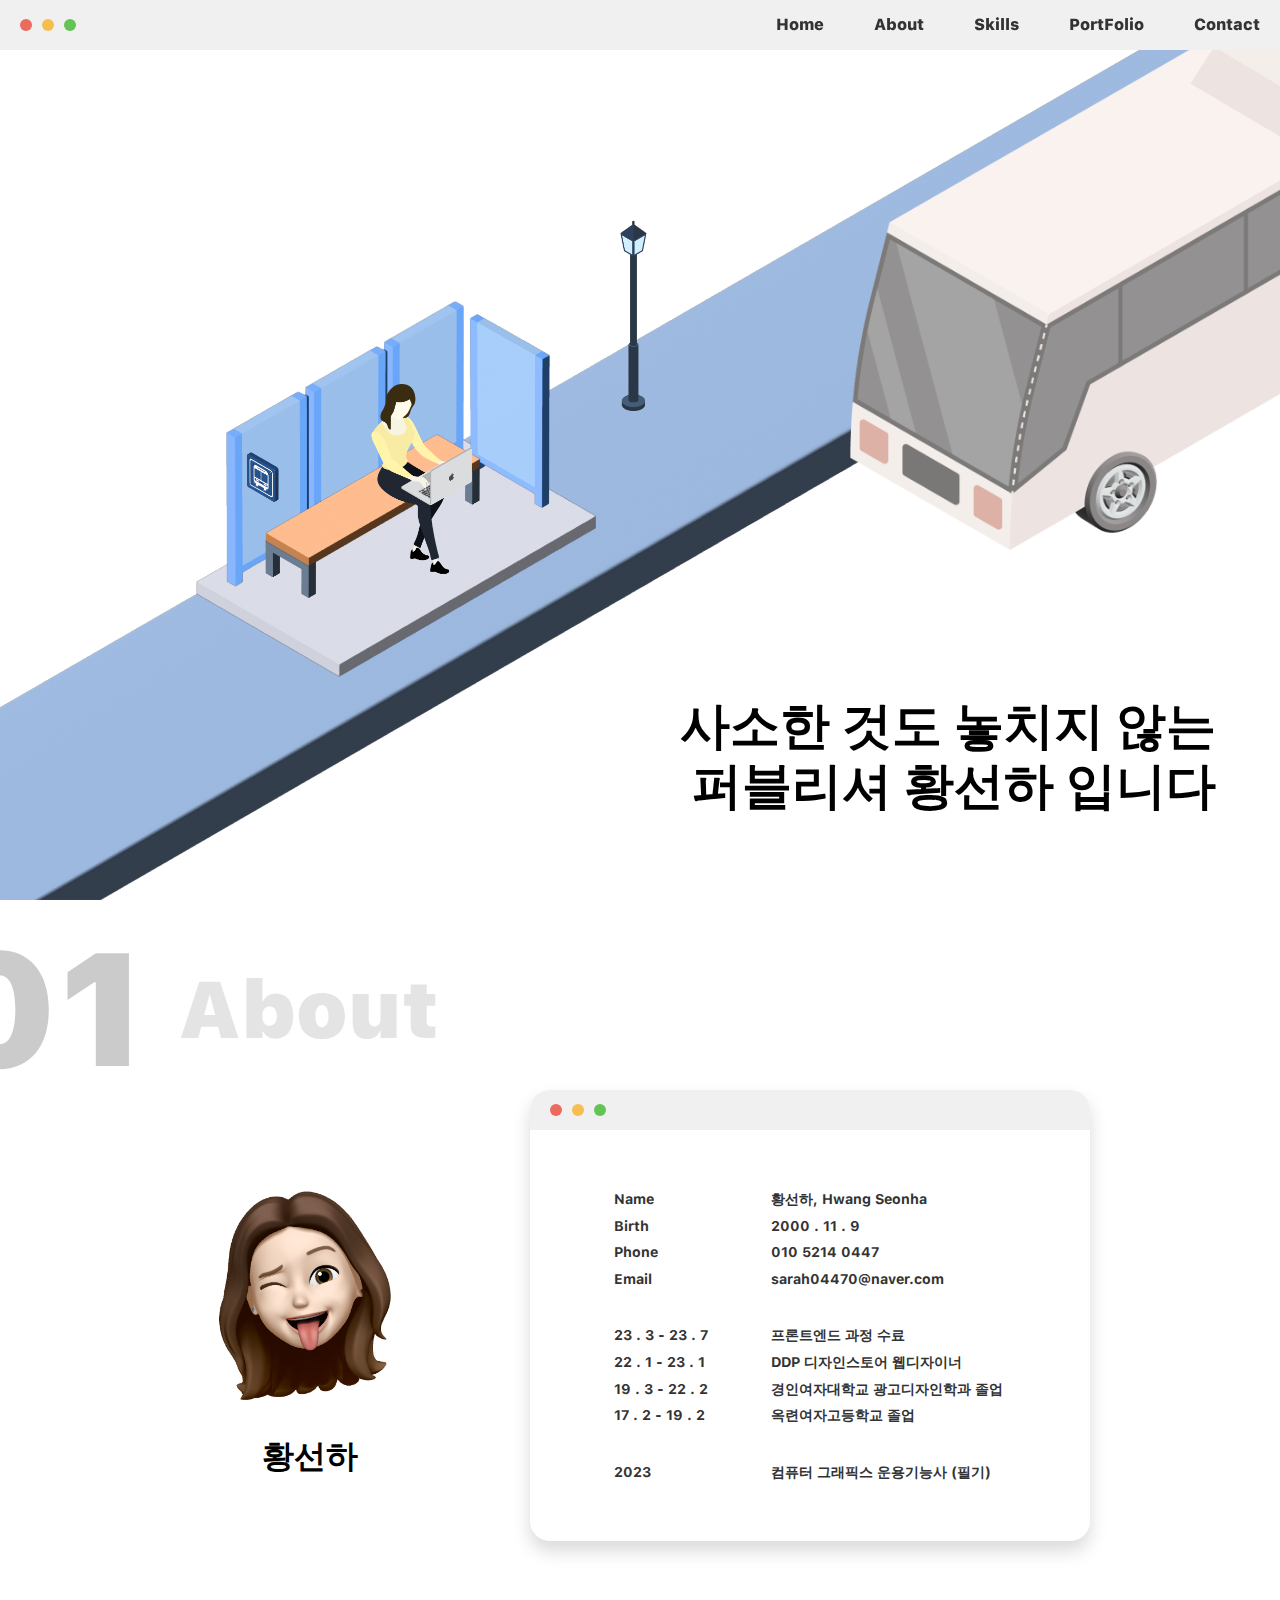
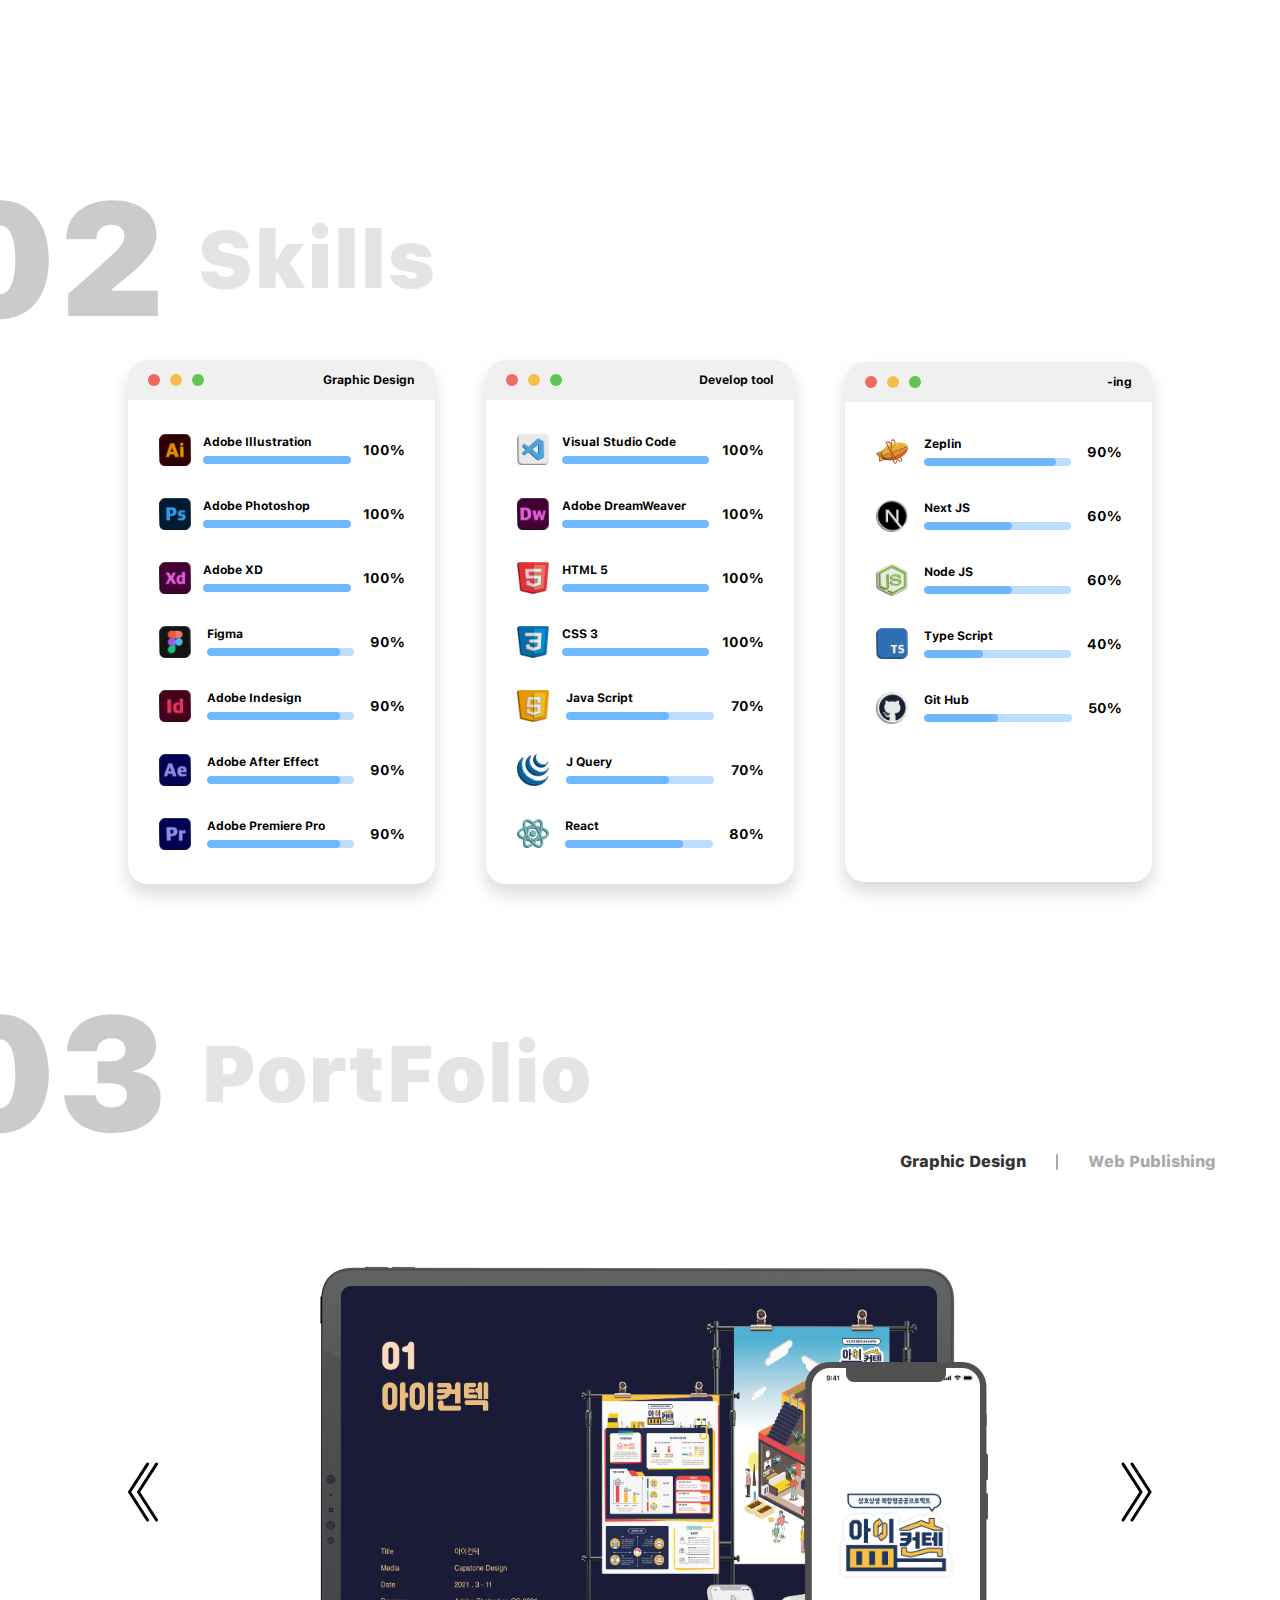
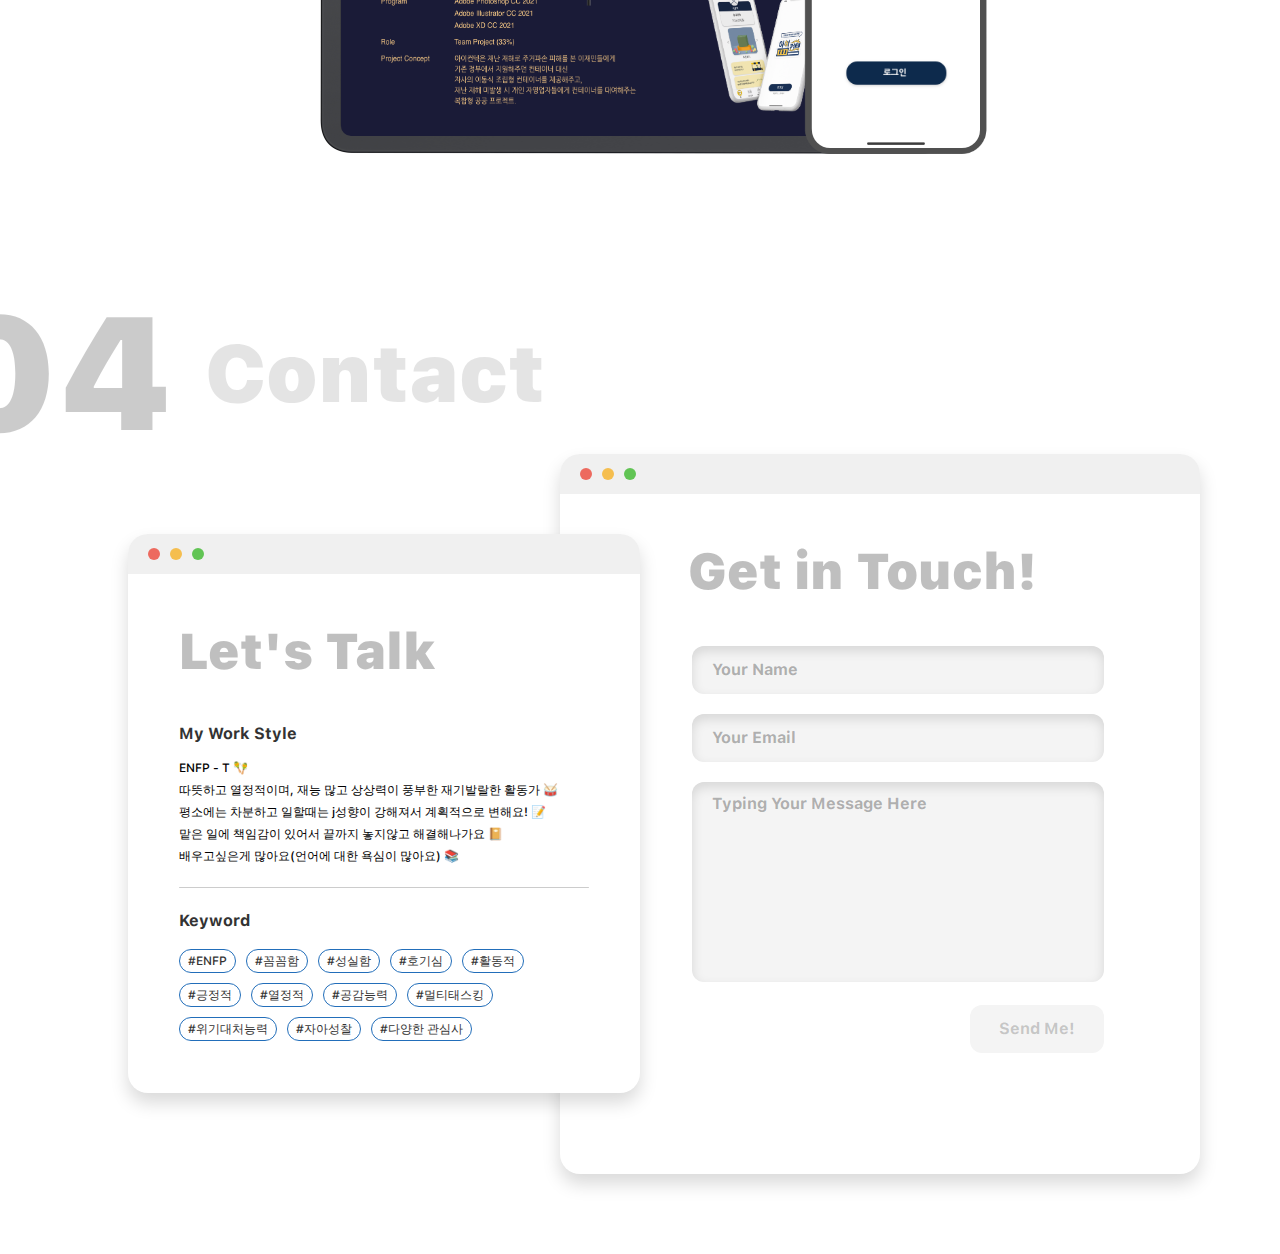
==== commit 096f00c1: "media screen break point" ====
--- a/index.html
+++ b/index.html
@@ -53,7 +53,7 @@
             <section id="home" class="home">
                 <div class="main-img"></div>
                 <div class="main-bus">
-                    <img src="./img/main-bus.png" class="bus-item" width="730px" height="620px">
+                    <img src="./img/main-bus.png" class="bus-item">
                 </div>
                 <div class="main-title">
                     <p>
@@ -691,7 +691,11 @@
                                 <div class="modal-window">
                                     <div class="modal-area">
                                         <ul class="modal-list">
-                                            <li class="modal-item"><img src="./img/naver.png" class="item"></li>
+                                            <li class="modal-item">
+                                                <a href="./naver/index.html" target="_blank">
+                                                    <img src="./img/naver.png" class="item">
+                                                </a>
+                                            </li>
                                         </ul>
                                     </div>
                                     <button type="button" class="close-button">
@@ -703,7 +707,11 @@
                                 <div class="modal-window">
                                     <div class="modal-area">
                                         <ul class="modal-list">
-                                            <li class="modal-item"><img src="./img/hyundaiCard.png" class="item"></li>
+                                            <li class="modal-item">
+                                                <a href="./HyundaiCard/index.html" target="_blank">
+                                                    <img src="./img/hyundaiCard.png" class="item">
+                                                </a>
+                                            </li>
                                         </ul>
                                     </div>
                                     <button type="button" class="close-button">
--- a/css/style.css
+++ b/css/style.css
@@ -95,6 +95,13 @@
     100% { transform: translate(calc(-100vw - 300px), calc(100vh + 180px)); /* right: calc(100% + 10px); top: calc(100%); */ }
 }
 
+@keyframes slideBusMedia {
+    0% { transform: translate(0,0); /* right: -300px; top: -230px; */ }
+    25% { transform: translate(-450px, 260px); /* right: 600px; top: 300px; */ }
+    50% { transform: translate(-300px, 180px); /* right: 360px; top: 160px; */ }
+    100% { transform: translate(calc(-100vw - 680px), calc(100vh + 80px)); /* right: calc(100% + 10px); top: calc(100%); */ }
+}
+
 @keyframes shaking {
     0% { transform: rotate(0deg); }
     12.5% { transform: rotate(5deg); }
@@ -123,9 +130,13 @@
 header .status-bar{ height: 100%; }
 header .status-bar nav{  }
 header .status-bar nav .gnb{  }
-header .status-bar nav .gnb .nav-list{ display: flex; flex-direction: row; gap: 50px; align-items: center; }
+header .status-bar nav .gnb .nav-list{ display: flex; flex-direction: row; gap: 50px; align-items: center; filter: blur(0px); }
 header .status-bar nav .gnb .nav-list .nav-item{  }
-header .status-bar nav .gnb .nav-list .nav-item .item{ color: #333; text-decoration: none; font-weight: 800; font-family: 'SF Pro Text', 'Helvetica', sans-serif; }
+header .status-bar nav .gnb .nav-list .nav-item .item{ color: #333; text-decoration: none; font-weight: 800; font-family: 'SF Pro Text', 'Helvetica', sans-serif; font-size: 1rem; transition: all 0.5s; }
+header .status-bar nav .gnb .nav-list:hover .nav-item{ filter: blur(4px); }
+header .status-bar nav .gnb .nav-list:hover .nav-item .item{ color: #aaa; font-size: 0.9375rem; }
+header .status-bar nav .gnb .nav-list .nav-item:hover{ filter: blur(0px); animation: shaking 0.5s; }
+header .status-bar nav .gnb .nav-list .nav-item:hover .item{ color: #333; font-size: 1.0625rem; }
 
 /* main start */
 main{ padding-top: 50px; }
@@ -133,6 +144,7 @@
 main .home{ width: 100%; height: calc(100vh - 50px); background-color: #fff; position: relative; box-sizing: border-box; overflow: hidden; }
 main .home .main-img{ background: url(../img/main-img.png) no-repeat 100% 100%; background-size: cover; width: 100%; height: 100%; padding: 0; margin: 0; position: absolute; }
 main .home .main-bus{ position: absolute; right: -300px; top: -230px; animation: slideBus 16s cubic-bezier(0.4, 0, 0.2, 1) infinite; animation-delay: 1s; }
+main .home .main-bus img{ width:730px; height: 620px; }
 /* main .home .main-bus{ position: absolute; right: -300px; top: -250px; animation: slideBus 10s linear infinite; } */
 main .home .main-title{ position: absolute; width: 80%; height: 100%; margin: 0 10%; text-align: right; bottom: calc(0% - 100vh + 30%); }
 main .home .main-title p{ font-size: 3.5rem; font-weight: 900; font-family: 'SF Pro Text', 'Helvetica', sans-serif; line-height: 1.2; }
@@ -267,11 +279,11 @@
 main .contact .contents .contact-talk .contact-main .talk-info .talk-title{ font-size: 1rem; font-weight: 700; color: #333; }
 main .contact .contents .contact-talk .contact-main .talk-info .talk-style{ display: flex; flex-direction: column; gap: 30px; }
 main .contact .contents .contact-talk .contact-main .talk-info .talk-style .style-list{ display: flex; flex-direction: column; gap: 10px; }
-main .contact .contents .contact-talk .contact-main .talk-info .talk-style .style-list .style-item{ font-size: 12px; }
+main .contact .contents .contact-talk .contact-main .talk-info .talk-style .style-list .style-item{ font-size: 0.75rem; }
 main .contact .contents .contact-talk .contact-main .talk-info .talk-line{ width: 100%; height: 1.8px; background-color: #ccc; border-radius: 2px; }
 main .contact .contents .contact-talk .contact-main .talk-info .talk-keyword{ display: flex; flex-direction: column; gap: 30px; }
 main .contact .contents .contact-talk .contact-main .talk-info .talk-keyword .keyword-list{ display: flex; flex-direction: row; gap: 10px; flex-wrap: wrap; }
-main .contact .contents .contact-talk .contact-main .talk-info .talk-keyword .keyword-list .keyword-item{ padding: 5px 8px; font-size: 12px; font-weight: 500; color: #333; border: 1.2px solid #226eba; border-radius: 40px; transition: all 0.3s; }
+main .contact .contents .contact-talk .contact-main .talk-info .talk-keyword .keyword-list .keyword-item{ padding: 5px 8px; font-size: 0.75rem; font-weight: 500; color: #333; border: 1.2px solid #226eba; border-radius: 40px; transition: all 0.3s; }
 main .contact .contents .contact-talk .contact-main .talk-info .talk-keyword .keyword-list .keyword-item:hover{ background-color: #11589e; color: #fff; font-weight: 700; animation: shaking 0.3s; box-shadow: 0 2.5px 4.5px 0 rgba(0,0,0,0.2); }
 
 main .contact .contents .contact-inTouch{ width: 50%; max-width: 740px; min-width: 540px; height: 920px; box-sizing: border-box; box-shadow: 0 10px 18px 0 rgba(0,0,0,0.15); border-radius: 20px; background-color: #fff; margin: 0 auto; z-index: 0; position: absolute; left: calc(50% - 80px); }
@@ -435,7 +447,7 @@
     main .contact{ width: 100vw; height: calc(100vh - 50px); }
     main .contact .title{ padding-top: 30px; }
     main .contact .contents{ display: block; position: relative; min-height: 800px; }
-    main .contact .contents .contact-talk{ width: 40%; max-width: 640px; min-width: 420px; height: 70%; max-height: 640px; }
+    main .contact .contents .contact-talk{ width: 40%; max-width: 640px; min-width: 420px; max-height: 640px; }
     main .contact .contents .contact-talk .status-bar{ height: 40px; border-radius: 20px 20px 0 0; }
     main .contact .contents .contact-talk .contact-main{ gap: 50px; }
     main .contact .contents .contact-talk .contact-main .title-mid{ font-size: 3.125rem; padding: 0 50px; }
@@ -475,6 +487,187 @@
 }
 
 
+/**************************
+    해상도 낮은 태블릿 start
+**************************/
+
+@media screen and (min-width: 768px) and (max-width: 1023px){
+
+    *{ box-sizing: border-box; }
+
+    /* 공통 디자인 선언 */
+    .ellipse{  }
+    .ellipse .el-1st, .ellipse .el-2nd, .ellipse .el-3rd{  }
+    .ellipse .el-1st{  }
+    .ellipse .el-2nd{  }
+    .ellipse .el-3rd{  }
+    .status-bar{  }
+    .title{ left: -60px; }
+    .title .title-num{ font-size: 10rem; }
+    .title .title-txt{ font-size: 5rem; }
+    
+
+	/* header start */
+
+    /* main start */
+    
+    main .home{  }
+    main .home .main-img{ background: url(../img/main-img.png) no-repeat 20% 20%; background-size: cover; }
+    main .home .main-bus{ right: -400px; top: 140px; animation: slideBusMedia 16s cubic-bezier(0.4, 0, 0.2, 1) infinite; animation-delay: 1s; }
+    main .home .main-bus img{ width: 657px; height: 558px;}
+    /* main .home .main-bus{ position: absolute; right: -300px; top: -230px; animation: slideBus 16s cubic-bezier(0.4, 0, 0.2, 1) infinite; animation-delay: 1s; } */
+    main .home .main-title{ margin: 0 auto; right: 5%; bottom: calc(0% - 100vh + 25%); }
+    main .home .main-title p{ font-size: 3.125rem; }
+
+
+    main .about{ width: 100vw; height: calc(100vh - 50px); box-sizing: border-box; }
+    main .about .title{ padding-top: 60px; }
+    main .about .contents{ padding-top: 100px; }
+    main .about .contents .about-me{  }
+    main .about .contents .about-me .img{  }
+    main .about .contents .about-me .name{  }
+    main .about .contents .about-info{ height: 50%; min-height: 400px; }
+    main .about .contents .about-info .status-bar{  }
+    main .about .contents .about-info .info-txt{ justify-content: space-between; gap: 30px; margin: 0 auto; padding: 10% 0; word-spacing: -1px; font-size: 0.8125rem; }
+    main .about .contents .about-info .info-txt a{ color: #333; }
+    main .about .contents .about-info .info-txt .info-txt-list{  }
+    main .about .contents .about-info .info-txt .info-txt-list .info-txt-item{  }
+
+    main .skills{ width: 100vw; height: calc(100vh - 50px); box-sizing: border-box; }
+    main .skills .title{ padding-top: 60px; }
+    main .skills .contents{ width: 100%; }
+    main .skills .contents .skills-list{ width: 90%; }
+    main .skills .contents .skills-list .skills-design, main .skills .contents .skills-list .skills-dev, main .skills .contents .skills-list .skills-ing{ min-width: 240px; height: 60%; max-height: 60%; min-height: 520px; }
+    /* main .skills .contents .skills-list .skills-dev{  }
+    main .skills .contents .skills-list .skills-ing{  } */
+    main .skills .contents .skills-list .status-bar{  }
+    main .skills .contents .skills-list .status-bar .status-nav{  }
+    main .skills .contents .skills-list .tools-list{ padding: 11% 0; }
+    main .skills .contents .skills-list .tools-list .tools-item{  }
+    main .skills .contents .skills-list .tools-list .tools-item:hover .item-img{  }
+    main .skills .contents .skills-list .tools-list .tools-item .item-img{ width: 30px; height: 30px; }
+    main .skills .contents .skills-list .tools-list .tools-item .item-img img{ width: 30px; max-width: 30px; max-height: 30px; }
+    main .skills .contents .skills-list .tools-list .tools-item .item-bar{  }
+    main .skills .contents .skills-list .tools-list .tools-item .item-bar .bar-name{ font-size: 0.625rem; }
+    main .skills .contents .skills-list .tools-list .tools-item .item-bar .bar-per{ height: 8px; }
+    /* main .skills .contents .skills-list .tools-list .tools-item .item-bar .bar-per .bar-back{  } */
+    main .skills .contents .skills-list .tools-list .tools-item .item-bar .bar-per .bar-front{  }
+    main .skills .contents .skills-list .tools-list .tools-item .item-bar .bar-per .bar-front.per100{  }
+    main .skills .contents .skills-list .tools-list .tools-item .item-bar .bar-per .bar-front.per90{  }
+    main .skills .contents .skills-list .tools-list .tools-item .item-bar .bar-per .bar-front.per80{  }
+    main .skills .contents .skills-list .tools-list .tools-item .item-bar .bar-per .bar-front.per70{  }
+    main .skills .contents .skills-list .tools-list .tools-item .item-bar .bar-per .bar-front.per60{  }
+    main .skills .contents .skills-list .tools-list .tools-item .item-bar .bar-per .bar-front.per50{  }
+    main .skills .contents .skills-list .tools-list .tools-item .item-bar .bar-per .bar-front.per40{  }
+    main .skills .contents .skills-list .tools-list .tools-item .item-per{ font-size: 0.75rem; }
+    main .skills .contents .skills-list .tools-list .tools-item:hover .item-bar .bar-per .bar-front.per100, main .skills .contents .skills-list .tools-list .tools-item:hover .item-bar .bar-per .bar-front.per90,
+    main .skills .contents .skills-list .tools-list .tools-item:hover .item-bar .bar-per .bar-front.per80, main .skills .contents .skills-list .tools-list .tools-item:hover .item-bar .bar-per .bar-front.per70,
+    main .skills .contents .skills-list .tools-list .tools-item:hover .item-bar .bar-per .bar-front.per60, main .skills .contents .skills-list .tools-list .tools-item:hover .item-bar .bar-per .bar-front.per50,
+    main .skills .contents .skills-list .tools-list .tools-item:hover .item-bar .bar-per .bar-front.per40 {  }
+
+    main .portfolio{ width: 100vw; height: calc(100vh - 50px); box-sizing: border-box; }
+    main .portfolio .title{ padding-top: 60px; }
+    main .portfolio .contents{  }
+    main .portfolio .contents .tab-nav{  }
+    main .portfolio .contents .tab-nav .tab-list{  }
+    main .portfolio .contents .tab-nav .tab-list .tab-item{  }
+    main .portfolio .contents .tab-nav .tab-list .tab-item a{  }
+    main .portfolio .contents .tab-nav .tab-list .tab-item.on a{  }
+    main .portfolio .contents .tab-nav .tab-list .bar{  }
+    main .portfolio .contents .tab-contents{ height: 600px; }
+    main .portfolio .contents .tab-contents .design-slick{  }
+    main .portfolio .contents .tab-contents .design-slick .ipad{  }
+    main .portfolio .contents .tab-contents .design-slick .ipad .mockup{  }
+    main .portfolio .contents .tab-contents .design-slick .ipad .mockup img{ width: 508px; height: 390px; right: calc(30% - 90px); bottom: calc(0% + 70px); }
+    main .portfolio .contents .tab-contents .design-slick .ipad .display{ width: 476.8px; height: 360px; right: calc(30% - 75px); bottom: calc(0% + 84px); }
+    main .portfolio .contents .tab-contents .design-slick .ipad .display .display-list{  }
+    main .portfolio .contents .tab-contents .design-slick .ipad .display .display-list .display-item{  }
+    main .portfolio .contents .tab-contents .design-slick .ipad .display .display-list .display-item .item{ width: 476.8px; height: 360px; }
+    main .portfolio .contents .tab-contents .design-slick .iphone{  }
+    main .portfolio .contents .tab-contents .design-slick .iphone .mockup{  }
+    main .portfolio .contents .tab-contents .design-slick .iphone .mockup img{  width: 147.2px; height: 313.6px; bottom: calc(0% + 70px); left: calc(66% + 20px); }
+    main .portfolio .contents .tab-contents .design-slick .iphone .mockup .box{ width: 74px; height: 15px; bottom: calc(0% + 368px); left: calc(66% + 56.4px); border-radius: 0px 0px 4px 4px; }
+    main .portfolio .contents .tab-contents .design-slick .iphone .display{ width: 134.4px; height: 303px; left: calc(66% + 27px); bottom: calc(0% + 76px); border-radius: 18px; }
+    main .portfolio .contents .tab-contents .design-slick .iphone .display .display-list{  }
+    main .portfolio .contents .tab-contents .design-slick .iphone .display .display-list .display-item{  }
+    main .portfolio .contents .tab-contents .design-slick .iphone .display .display-list .display-item .item{ width: 134.4px; height: 303px; }
+    main .portfolio .contents .tab-contents .dev-slick{  }
+    main .portfolio .contents .tab-contents .dev-slick .imac{  }
+    main .portfolio .contents .tab-contents .dev-slick .imac .mockup{  }
+    main .portfolio .contents .tab-contents .dev-slick .imac .mockup img{ bottom: calc(0% + 40px); right: calc(50% - 159px); width: 465.6px; height: 392px; }
+    main .portfolio .contents .tab-contents .dev-slick .imac .display{ width: 448px; height: 252px; bottom: calc(0% + 170px); right: calc(50% - 150px); border-radius: 2px; }
+    main .portfolio .contents .tab-contents .dev-slick .imac .display .display-list{  }
+    main .portfolio .contents .tab-contents .dev-slick .imac .display .display-list .display-item{  }
+    main .portfolio .contents .tab-contents .dev-slick .imac .display .display-list .display-item .item{ width: 448px; }
+    main .portfolio .contents .tab-contents .dev-slick .ipad{  }
+    main .portfolio .contents .tab-contents .dev-slick .ipad .mockup{  }
+    main .portfolio .contents .tab-contents .dev-slick .ipad .mockup img{ bottom: calc(0% + 40px); left: calc(50% + 40px); width: 262px; height: 204.9px; }
+    main .portfolio .contents .tab-contents .dev-slick .ipad .display{ width: 245.28px; height: 185.92px; bottom: calc(0% + 49.5px); left: calc(50% + 48.5px); border-radius: 4px; }
+    main .portfolio .contents .tab-contents .dev-slick .ipad .display .display-list{  }
+    main .portfolio .contents .tab-contents .dev-slick .ipad .display .display-list .display-item{  }
+    main .portfolio .contents .tab-contents .dev-slick .ipad .display .display-list .display-item .item{ width: 245.28px; }
+
+    main .portfolio .contents .tab-contents .tab-menu{  }
+    main .portfolio .contents .tab-contents .tab-menu.on{  }
+    main .portfolio .contents .tab-contents .pager{  }
+    main .portfolio .contents .tab-contents .pager .prev,
+    main .portfolio .contents .tab-contents .pager .next{  }
+    main .portfolio .contents .tab-contents .pager .prev svg,
+    main .portfolio .contents .tab-contents .pager .next svg{ width: 80%; height: 80%; }
+    main .portfolio .contents .tab-contents .pager .prev:hover, main .portfolio .contents .tab-contents .pager .prev:checked, main .portfolio .contents .tab-contents .pager .prev:focus,
+    main .portfolio .contents .tab-contents .pager .next:hover, main .portfolio .contents .tab-contents .pager .next:checked, main .portfolio .contents .tab-contents .pager .next:focus{  }
+
+    main .portfolio .contents .tab-contents .modal{  }
+    main .portfolio .contents .tab-contents .modal .modal-window{ min-width: 600px; }
+    main .portfolio .contents .tab-contents .modal .modal-window .modal-area{  }
+    main .portfolio .contents .tab-contents .modal .modal-window .modal-area .modal-list{  }
+    main .portfolio .contents .tab-contents .modal .modal-window .modal-area .modal-list .modal-item{  }
+    main .portfolio .contents .tab-contents .modal .modal-window .modal-area .modal-list .modal-item .item{  }
+    main .portfolio .contents .tab-contents .modal .modal-window .close-button{ font-size: 3.125rem; }
+    main .portfolio .contents .tab-contents .modal .modal-window .modal-area .modal-list::-webkit-scrollbar {  }
+
+    main .contact{ width: 100vw; height: calc(100vh - 50px); box-sizing: border-box; }
+    main .contact .title{ padding-top: 60px; }
+    main .contact .contents{ display: block; position: relative; min-height: 800px; width: 100%; }
+    main .contact .contents .contact-talk{ width: 40%; max-width: 400px; min-width: 320px; max-height: 640px; right: calc(50% + 50px); box-shadow: 0 5px 9px 0 rgba(0,0,0,0.15); }
+    main .contact .contents .contact-talk .status-bar{ height: 40px; border-radius: 20px 20px 0 0; }
+    main .contact .contents .contact-talk .contact-main{ gap: 50px; }
+    main .contact .contents .contact-talk .contact-main .title-mid{ font-size: 2.75rem; padding: 0 50px; }
+    main .contact .contents .contact-talk .contact-main .talk-info{ gap: 25px; }
+    main .contact .contents .contact-talk .contact-main .talk-info .talk-title{  }
+    main .contact .contents .contact-talk .contact-main .talk-info .talk-style{ gap: 20px; }
+    main .contact .contents .contact-talk .contact-main .talk-info .talk-style .style-list{ gap: 10px; }
+    main .contact .contents .contact-talk .contact-main .talk-info .talk-style .style-list .style-item{ font-size: 0.625rem; word-spacing: -1px; }
+    main .contact .contents .contact-talk .contact-main .talk-info .talk-line{  }
+    main .contact .contents .contact-talk .contact-main .talk-info .talk-keyword{ gap: 20px; }
+    main .contact .contents .contact-talk .contact-main .talk-info .talk-keyword .keyword-list{  }
+    main .contact .contents .contact-talk .contact-main .talk-info .talk-keyword .keyword-list .keyword-item{  }
+    main .contact .contents .contact-talk .contact-main .talk-info .talk-keyword .keyword-list .keyword-item:hover{  }
+    main .contact .contents .contact-inTouch{ height: 90%; max-height: 920px; width: 40%; min-width: 500px; left: calc(50% - 120px); box-shadow: 0 5px 9px 0 rgba(0,0,0,0.15); }
+    main .contact .contents .contact-inTouch .status-bar{  }
+    main .contact .contents .contact-inTouch .contact-main{ gap: 50px; }
+    main .contact .contents .contact-inTouch .contact-main .title-mid{ font-size: 2.75rem; padding: 0 20%; }
+    main .contact .contents .contact-inTouch .contact-main .email-form{ width: 70%; }
+    main .contact .contents .contact-inTouch .contact-main .email-form .form-area{ gap: 20px; }
+    main .contact .contents .contact-inTouch .contact-main .email-form .form-area .form-list{ width: 92%; display: flex; flex-direction: column; gap: 20px; }
+    main .contact .contents .contact-inTouch .contact-main .email-form .form-area .form-list .form-item{  }
+    main .contact .contents .contact-inTouch .contact-main .email-form .form-area .form-list .form-item input,
+    main .contact .contents .contact-inTouch .contact-main .email-form .form-area .form-list .form-item textarea{ padding: 0 20px; font-size: 1rem; box-shadow: inset 0 5px 12px 0 rgba(0,0,0,0.12); }
+    main .contact .contents .contact-inTouch .contact-main .email-form .form-area .form-list .form-item textarea{ padding: 12px 20px; resize: none; scrollbar-width: thin; }
+    main .contact .contents .contact-inTouch .contact-main .email-form .form-area .form-list .form-item input::placeholder,
+    main .contact .contents .contact-inTouch .contact-main .email-form .form-area .form-list .form-item textarea::placeholder{ color: rgba(0,0,0, 0.3); font-size: 1rem; font-weight: 700; }
+    main .contact .contents .contact-inTouch .contact-main .email-form .form-area .form-list .form-item .item-name{  }
+    main .contact .contents .contact-inTouch .contact-main .email-form .form-area .form-list .form-item .item-name .uname{ height: 48px; }
+    main .contact .contents .contact-inTouch .contact-main .email-form .form-area .form-list .form-item .item-email{  }
+    main .contact .contents .contact-inTouch .contact-main .email-form .form-area .form-list .form-item .item-email .uemail{ height: 48px; }
+    main .contact .contents .contact-inTouch .contact-main .email-form .form-area .form-list .form-item .item-msg{  }
+    main .contact .contents .contact-inTouch .contact-main .email-form .form-area .form-list .form-item .item-msg .umsg{ width: 100%; max-width: 540px; min-width: 320px; height: 50%; max-height: 380px; min-height: 200px; }
+    main .contact .contents .contact-inTouch .contact-main .email-form .form-area .sendBtn{ width: 30%; max-width: 175px; min-width: 130px; height: 48px; font-size: 1rem; }
+    main .contact .contents .contact-inTouch .contact-main .email-form .form-area .sendBtn:hover{  }
+
+}
+
+
 /*********************************************
   모바일 390px-450px
 *********************************************/
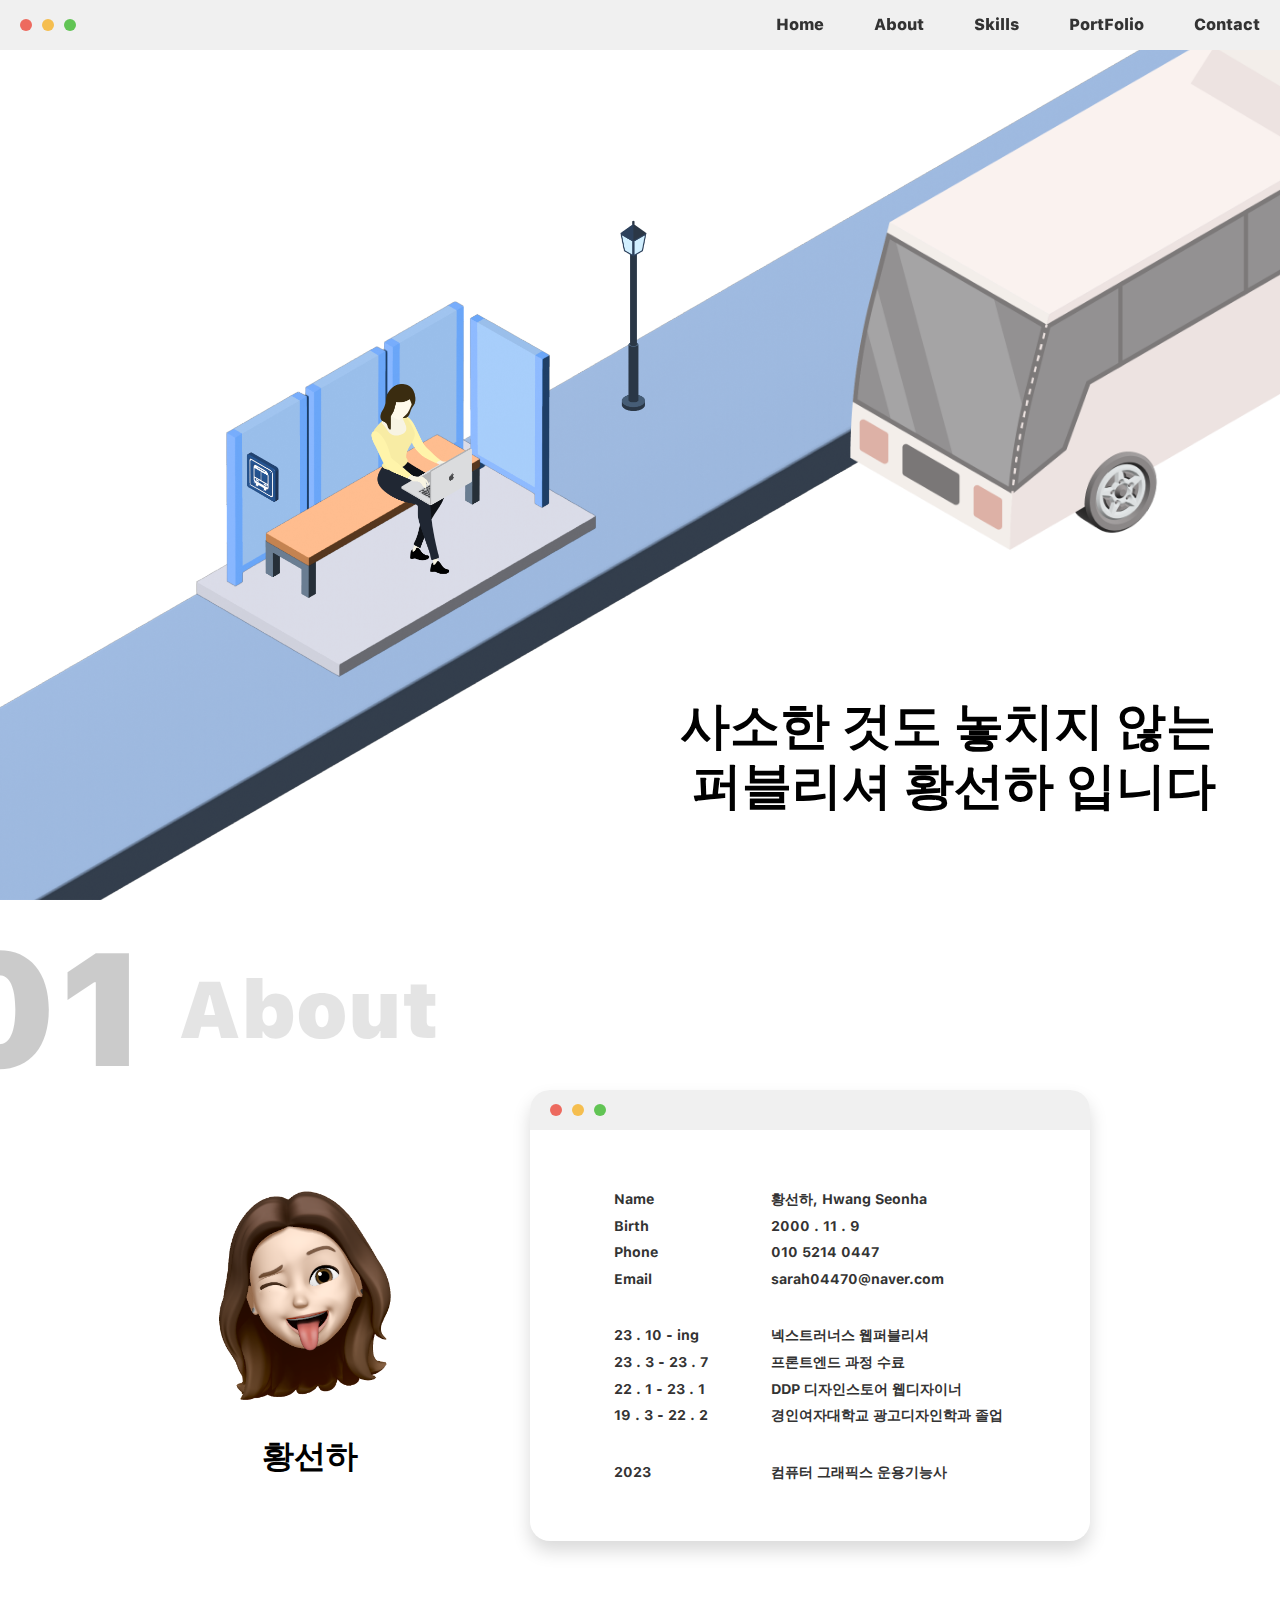
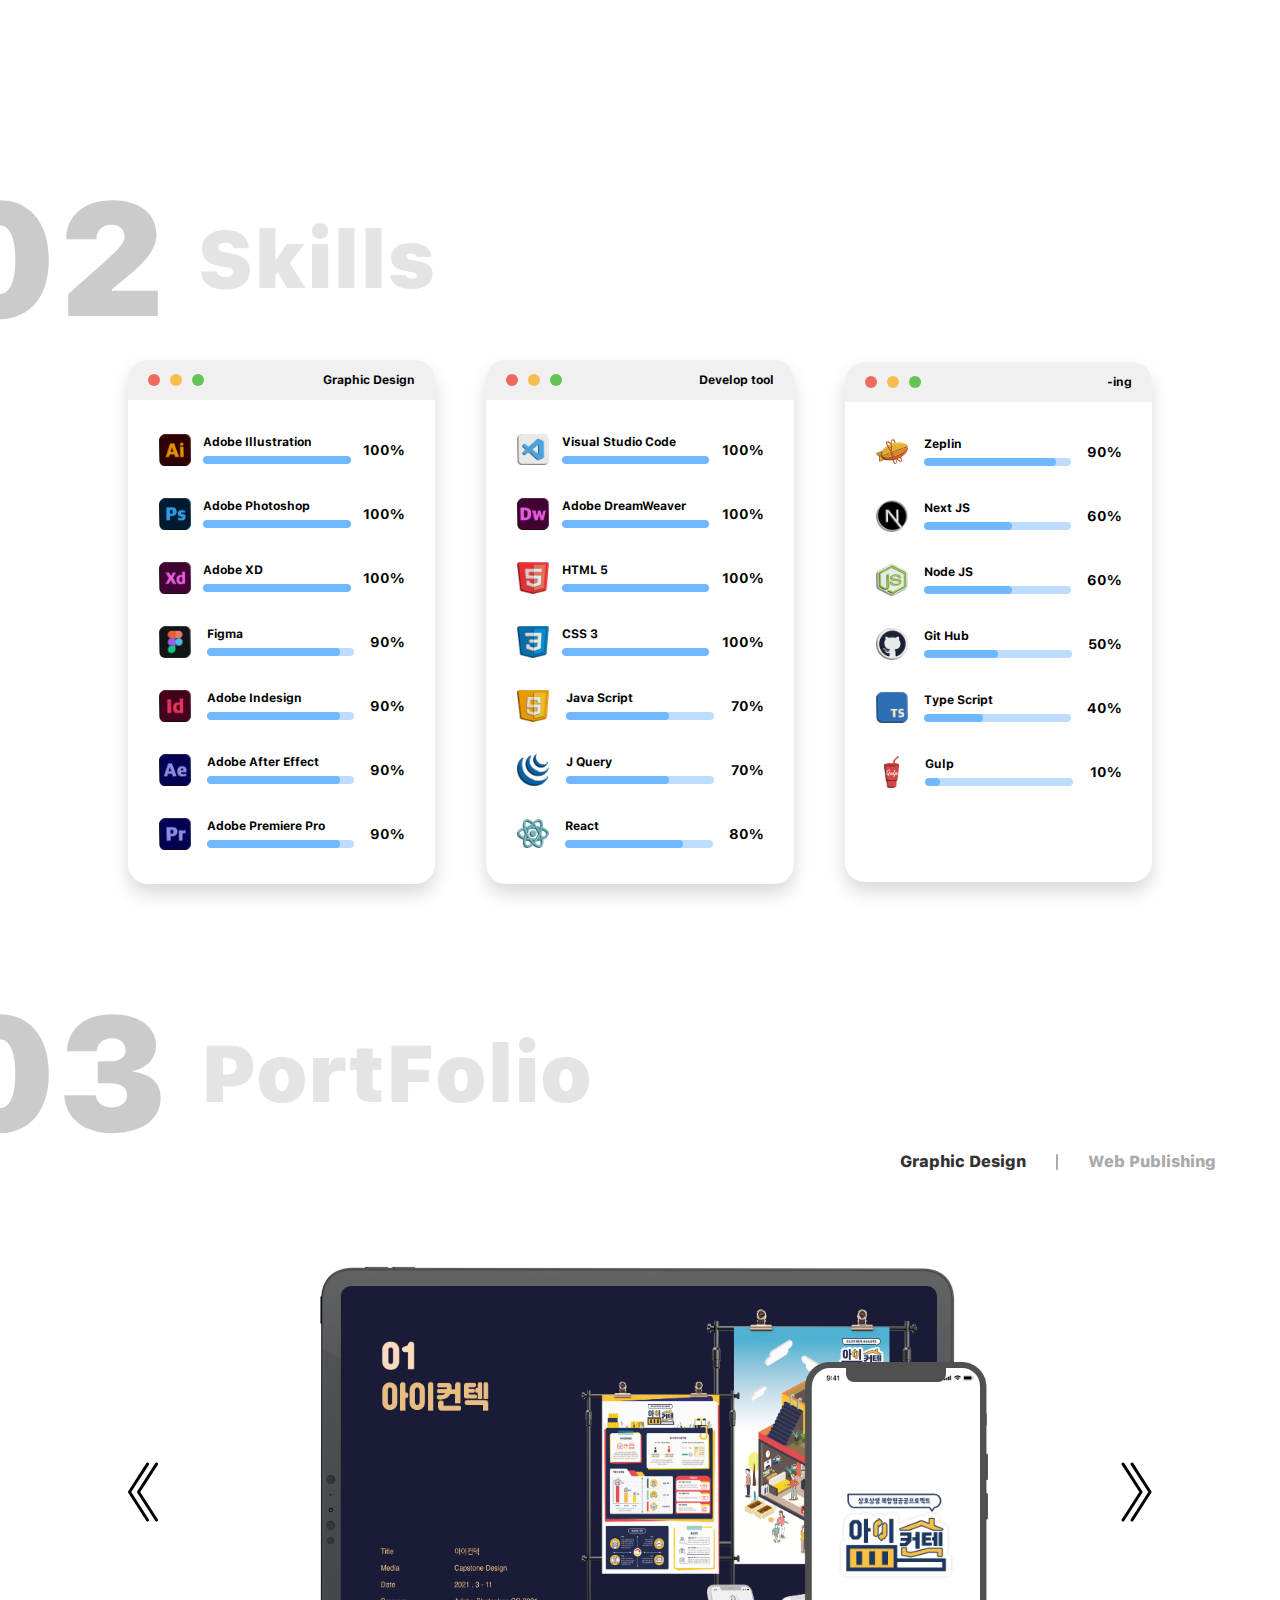
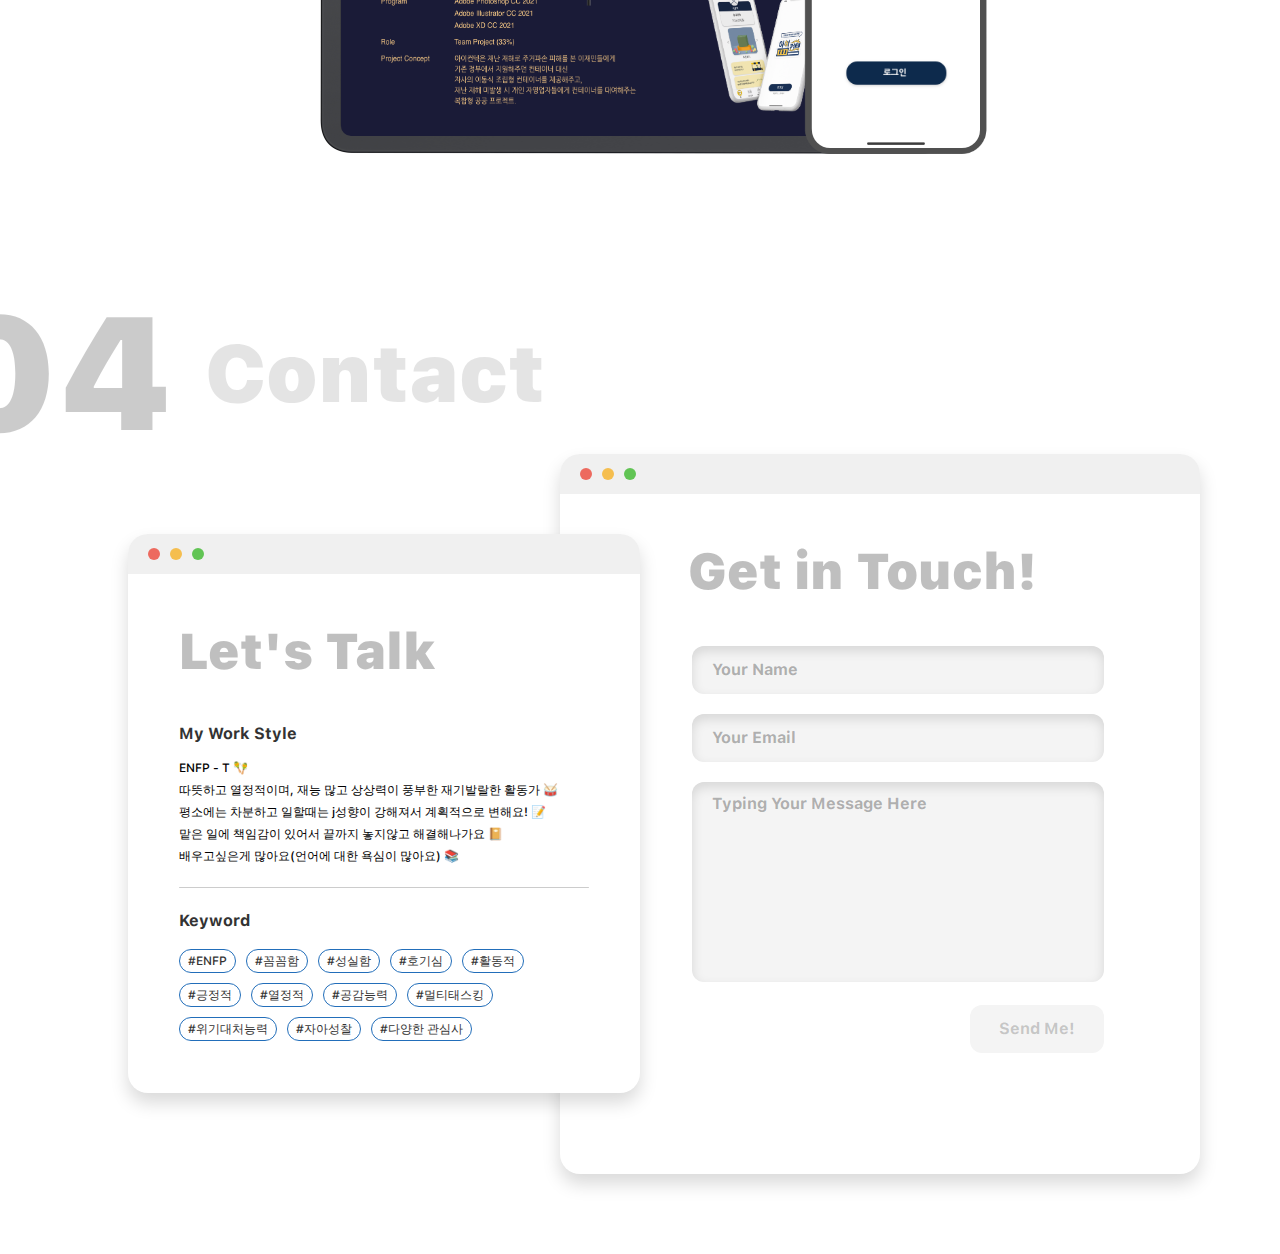
==== commit 5273f32d: "profile & skills update" ====
--- a/index.html
+++ b/index.html
@@ -1,1042 +1,3191 @@
 <!DOCTYPE html>
 <html lang="en">
-<head>
-    <meta charset="UTF-8">
-    <meta http-equiv="X-UA-Compatible" content="IE=edge">
-    <meta name="viewport" content="width=device-width, initial-scale=1.0">
-    <link rel="stylesheet" href="./css/style.css">
-    <link rel="stylesheet" href="./css/reset.css">
-    <link rel="stylesheet" href="./css/slick.css">
-    <link rel="stylesheet" href="//cdn.jsdelivr.net/gh/xpressengine/xeicon@2.3.1/xeicon.min.css">
-    <link rel="icon" type="image/png" href="./img/memoji_01.png">
-    <script type="text/javascript" src="//code.jquery.com/jquery-1.11.0.min.js"></script>
-    <script type="text/javascript" src="//code.jquery.com/jquery-migrate-1.2.1.min.js"></script>
+  <head>
+    <meta charset="UTF-8" />
+    <meta http-equiv="X-UA-Compatible" content="IE=edge" />
+    <meta name="viewport" content="width=device-width, initial-scale=1.0" />
+    <link rel="stylesheet" href="./css/style.css" />
+    <link rel="stylesheet" href="./css/reset.css" />
+    <link rel="stylesheet" href="./css/slick.css" />
+    <link
+      rel="stylesheet"
+      href="//cdn.jsdelivr.net/gh/xpressengine/xeicon@2.3.1/xeicon.min.css"
+    />
+    <link rel="icon" type="image/png" href="./img/memoji_01.png" />
+    <script
+      type="text/javascript"
+      src="//code.jquery.com/jquery-1.11.0.min.js"
+    ></script>
+    <script
+      type="text/javascript"
+      src="//code.jquery.com/jquery-migrate-1.2.1.min.js"
+    ></script>
     <script type="text/javascript" src="./js/slick/slick.min.js"></script>
     <title>Seonha's PortFolio!</title>
-</head>
-<body>
+  </head>
+  <body>
     <div class="container">
-        <header>
-            <!-- status bar 전체 + txt -->
-            <div class="status-bar">
+      <header>
+        <!-- status bar 전체 + txt -->
+        <div class="status-bar">
+          <div class="ellipse">
+            <!-- 타원만 -->
+            <div class="el-1st"></div>
+            <div class="el-2nd"></div>
+            <div class="el-3rd"></div>
+          </div>
+          <nav>
+            <!-- gnb txt -->
+            <div class="gnb">
+              <ul class="nav-list">
+                <li class="nav-item">
+                  <a href="#home" class="item">Home</a>
+                </li>
+                <li class="nav-item">
+                  <a href="#about" class="item">About</a>
+                </li>
+                <li class="nav-item">
+                  <a href="#skills" class="item">Skills</a>
+                </li>
+                <li class="nav-item">
+                  <a href="#portfolio" class="item">PortFolio</a>
+                </li>
+                <li class="nav-item">
+                  <a href="#contact" class="item">Contact</a>
+                </li>
+              </ul>
+            </div>
+          </nav>
+        </div>
+      </header>
+      <div class="ham-btn">
+        <button class="ham-btn-item" onclick="">
+          <span></span>
+          <span></span>
+          <span></span>
+        </button>
+      </div>
+      <div class="header-mob">
+        <div class="nav-mob">
+          <ul class="nav-list">
+            <li class="nav-item">
+              <a href="#home" class="item">
+                <span class="txt">Home</span>
+                <span class="arrow">
+                  <svg
+                    xmlns="http://www.w3.org/2000/svg"
+                    width="33"
+                    height="8.851"
+                    viewBox="0 0 33 8.851"
+                    class="arrow-svg"
+                  >
+                    <path
+                      id="패스_60641"
+                      data-name="패스 60641"
+                      d="M4616.854,293.939h32l-7.644-7.644"
+                      transform="translate(-4616.354 -285.588)"
+                      fill="none"
+                      stroke="#333"
+                      stroke-linecap="round"
+                      stroke-linejoin="round"
+                      stroke-width="2"
+                    />
+                  </svg>
+                </span>
+              </a>
+            </li>
+            <li class="nav-item">
+              <a href="#about" class="item">
+                <span class="txt">About</span>
+                <span class="arrow">
+                  <svg
+                    xmlns="http://www.w3.org/2000/svg"
+                    width="33"
+                    height="8.851"
+                    viewBox="0 0 33 8.851"
+                    class="arrow-svg"
+                  >
+                    <path
+                      id="패스_60641"
+                      data-name="패스 60641"
+                      d="M4616.854,293.939h32l-7.644-7.644"
+                      transform="translate(-4616.354 -285.588)"
+                      fill="none"
+                      stroke="#333"
+                      stroke-linecap="round"
+                      stroke-linejoin="round"
+                      stroke-width="2"
+                    />
+                  </svg>
+                </span>
+              </a>
+            </li>
+            <li class="nav-item">
+              <a href="#skills-mob" class="item">
+                <span class="txt">Skills</span>
+                <span class="arrow">
+                  <svg
+                    xmlns="http://www.w3.org/2000/svg"
+                    width="33"
+                    height="8.851"
+                    viewBox="0 0 33 8.851"
+                    class="arrow-svg"
+                  >
+                    <path
+                      id="패스_60641"
+                      data-name="패스 60641"
+                      d="M4616.854,293.939h32l-7.644-7.644"
+                      transform="translate(-4616.354 -285.588)"
+                      fill="none"
+                      stroke="#333"
+                      stroke-linecap="round"
+                      stroke-linejoin="round"
+                      stroke-width="2"
+                    />
+                  </svg>
+                </span>
+              </a>
+            </li>
+            <li class="nav-item">
+              <a href="#portfolio-mob" class="item">
+                <span class="txt">PortFolio</span>
+                <span class="arrow">
+                  <svg
+                    xmlns="http://www.w3.org/2000/svg"
+                    width="33"
+                    height="8.851"
+                    viewBox="0 0 33 8.851"
+                    class="arrow-svg"
+                  >
+                    <path
+                      id="패스_60641"
+                      data-name="패스 60641"
+                      d="M4616.854,293.939h32l-7.644-7.644"
+                      transform="translate(-4616.354 -285.588)"
+                      fill="none"
+                      stroke="#333"
+                      stroke-linecap="round"
+                      stroke-linejoin="round"
+                      stroke-width="2"
+                    />
+                  </svg>
+                </span>
+              </a>
+            </li>
+            <li class="nav-item">
+              <a href="#contact" class="item">
+                <span class="txt">Contact</span>
+                <span class="arrow">
+                  <svg
+                    xmlns="http://www.w3.org/2000/svg"
+                    width="33"
+                    height="8.851"
+                    viewBox="0 0 33 8.851"
+                    class="arrow-svg"
+                  >
+                    <path
+                      id="패스_60641"
+                      data-name="패스 60641"
+                      d="M4616.854,293.939h32l-7.644-7.644"
+                      transform="translate(-4616.354 -285.588)"
+                      fill="none"
+                      stroke="#333"
+                      stroke-linecap="round"
+                      stroke-linejoin="round"
+                      stroke-width="2"
+                    />
+                  </svg>
+                </span>
+              </a>
+            </li>
+          </ul>
+        </div>
+      </div>
+      <main>
+        <section id="home" class="home">
+          <div class="main-img"></div>
+          <div class="main-bus">
+            <img src="./img/main-bus.png" class="bus-item" />
+          </div>
+          <div class="main-title">
+            <p>
+              사소한 것도 놓치지 않는<br />
+              퍼블리셔 황선하 입니다
+            </p>
+          </div>
+        </section>
+        <section id="about" class="about">
+          <div class="title">
+            <div class="title-num">01</div>
+            <div class="title-txt">About</div>
+          </div>
+          <div class="contents">
+            <div class="about-me">
+              <div class="img"></div>
+              <div class="name">황선하</div>
+            </div>
+            <div class="about-info">
+              <div class="status-bar">
                 <div class="ellipse">
-                    <!-- 타원만 -->
+                  <div class="el-1st"></div>
+                  <div class="el-2nd"></div>
+                  <div class="el-3rd"></div>
+                </div>
+              </div>
+              <div class="info-txt">
+                <table class="info-txt-list">
+                  <colgroup>
+                    <col style="width: 40%" />
+                    <col style="width: 60%" />
+                  </colgroup>
+                  <tr class="info-txt-item">
+                    <td class="item">Name</td>
+                    <td class="item">황선하, Hwang Seonha</td>
+                  </tr>
+                  <tr class="info-txt-item">
+                    <td class="item">Birth</td>
+                    <td class="item">2000 . 11 . 9</td>
+                  </tr>
+                  <tr class="info-txt-item">
+                    <td class="item">Phone</td>
+                    <td class="item">010 5214 0447</td>
+                  </tr>
+                  <tr class="info-txt-item">
+                    <td class="item">Email</td>
+                    <td class="item">sarah04470@naver.com</td>
+                  </tr>
+                </table>
+                <table class="info-txt-list">
+                  <colgroup>
+                    <col style="width: 40%" />
+                    <col style="width: 60%" />
+                  </colgroup>
+                  <tr class="info-txt-item">
+                    <td class="item">23 . 10 - ing</td>
+                    <td class="item">넥스트러너스 웹퍼블리셔</td>
+                  </tr>
+                  <tr class="info-txt-item">
+                    <td class="item">23 . 3 - 23 . 7</td>
+                    <td class="item">프론트엔드 과정 수료</td>
+                  </tr>
+                  <tr class="info-txt-item">
+                    <td class="item">22 . 1 - 23 . 1</td>
+                    <td class="item">DDP 디자인스토어 웹디자이너</td>
+                  </tr>
+                  <tr class="info-txt-item">
+                    <td class="item">19 . 3 - 22 . 2</td>
+                    <td class="item">경인여자대학교 광고디자인학과 졸업</td>
+                  </tr>
+                  <!-- <tr class="info-txt-item">
+                    <td class="item">17 . 2 - 19 . 2</td>
+                    <td class="item">옥련여자고등학교 졸업</td>
+                  </tr> -->
+                </table>
+                <table class="info-txt-list">
+                  <colgroup>
+                    <col style="width: 40%" />
+                    <col style="width: 60%" />
+                  </colgroup>
+                  <tr class="info-txt-item">
+                    <td class="item">2023</td>
+                    <td class="item">컴퓨터 그래픽스 운용기능사</td>
+                  </tr>
+                </table>
+              </div>
+            </div>
+          </div>
+          <div class="contents-mob">
+            <div class="about-info">
+              <div class="status-bar">
+                <div class="ellipse">
+                  <div class="el-1st"></div>
+                  <div class="el-2nd"></div>
+                  <div class="el-3rd"></div>
+                </div>
+              </div>
+              <div class="info-txt">
+                <div class="about-me">
+                  <div class="img"></div>
+                  <div class="name">황선하</div>
+                </div>
+                <div class="info-txt-area">
+                  <table class="info-txt-list">
+                    <colgroup>
+                      <col style="width: 40%" />
+                      <col style="width: 60%" />
+                    </colgroup>
+                    <tr class="info-txt-item">
+                      <td class="item">Name</td>
+                      <td class="item">황선하, Hwang Seonha</td>
+                    </tr>
+                    <tr class="info-txt-item">
+                      <td class="item">Birth</td>
+                      <td class="item">2000 . 11 . 9</td>
+                    </tr>
+                    <tr class="info-txt-item">
+                      <td class="item">Phone</td>
+                      <td class="item">010 5214 0447</td>
+                    </tr>
+                    <tr class="info-txt-item">
+                      <td class="item">Email</td>
+                      <td class="item">sarah04470@naver.com</td>
+                    </tr>
+                  </table>
+                  <table class="info-txt-list">
+                    <colgroup>
+                      <col style="width: 40%" />
+                      <col style="width: 60%" />
+                    </colgroup>
+                    <tr class="info-txt-item">
+                      <td class="item">23 . 3 - 23 . 7</td>
+                      <td class="item">프론트엔드 과정 수료</td>
+                    </tr>
+                    <tr class="info-txt-item">
+                      <td class="item">22 . 1 - 23 . 1</td>
+                      <td class="item">DDP 디자인스토어 웹디자이너</td>
+                    </tr>
+                    <tr class="info-txt-item">
+                      <td class="item">19 . 3 - 22 . 2</td>
+                      <td class="item">경인여자대학교 광고디자인학과 졸업</td>
+                    </tr>
+                    <!-- <tr class="info-txt-item">
+                      <td class="item">17 . 2 - 19 . 2</td>
+                      <td class="item">옥련여자고등학교 졸업</td>
+                    </tr> -->
+                  </table>
+                  <table class="info-txt-list">
+                    <colgroup>
+                      <col style="width: 40%" />
+                      <col style="width: 60%" />
+                    </colgroup>
+                    <tr class="info-txt-item">
+                      <td class="item">2023</td>
+                      <td class="item">컴퓨터 그래픽스 운용기능사</td>
+                    </tr>
+                  </table>
+                </div>
+              </div>
+            </div>
+          </div>
+        </section>
+        <section id="skills" class="skills">
+          <div class="title">
+            <div class="title-num">02</div>
+            <div class="title-txt">Skills</div>
+          </div>
+          <div class="contents">
+            <div class="skills-list">
+              <div class="skills-design">
+                <div class="status-bar">
+                  <div class="ellipse">
                     <div class="el-1st"></div>
                     <div class="el-2nd"></div>
                     <div class="el-3rd"></div>
-                </div>
-                <nav>
-                    <!-- gnb txt -->
-                    <div class="gnb">
-                        <ul class="nav-list">
-                            <li class="nav-item">
-                                <a href="#home" class="item">Home</a>
-                            </li>
-                            <li class="nav-item">
-                                <a href="#about" class="item">About</a>
-                            </li>
-                            <li class="nav-item">
-                                <a href="#skills" class="item">Skills</a>
-                            </li>
-                            <li class="nav-item">
-                                <a href="#portfolio" class="item">PortFolio</a>
-                            </li>
-                            <li class="nav-item">
-                                <a href="#contact" class="item">Contact</a>
-                            </li>
-                        </ul>
-                    </div>
-                </nav>
+                  </div>
+                  <div class="status-nav">Graphic Design</div>
+                </div>
+                <ul class="tools-list">
+                  <li class="tools-item">
+                    <div class="item-img">
+                      <img src="./img/tools/tool-ai.png" alt="tools-ai-icon" />
+                    </div>
+                    <div class="item-bar">
+                      <div class="bar-name">Adobe Illustration</div>
+                      <div class="bar-per">
+                        <div class="bar-back"></div>
+                        <div class="bar-front per100"></div>
+                      </div>
+                    </div>
+                    <div class="item-per">100%</div>
+                  </li>
+                  <li class="tools-item">
+                    <div class="item-img">
+                      <img src="./img/tools/tool-ps.png" alt="tools-ps-icon" />
+                    </div>
+                    <div class="item-bar">
+                      <div class="bar-name">Adobe Photoshop</div>
+                      <div class="bar-per">
+                        <div class="bar-back"></div>
+                        <div class="bar-front per100"></div>
+                      </div>
+                    </div>
+                    <div class="item-per">100%</div>
+                  </li>
+                  <li class="tools-item">
+                    <div class="item-img">
+                      <img src="./img/tools/tool-xd.png" alt="tools-xd-icon" />
+                    </div>
+                    <div class="item-bar">
+                      <div class="bar-name">Adobe XD</div>
+                      <div class="bar-per">
+                        <div class="bar-back"></div>
+                        <div class="bar-front per100"></div>
+                      </div>
+                    </div>
+                    <div class="item-per">100%</div>
+                  </li>
+                  <li class="tools-item">
+                    <div class="item-img">
+                      <img
+                        src="./img/tools/tool-figma.png"
+                        alt="tools-figma-icon"
+                      />
+                    </div>
+                    <div class="item-bar">
+                      <div class="bar-name">Figma</div>
+                      <div class="bar-per">
+                        <div class="bar-back"></div>
+                        <div class="bar-front per90"></div>
+                      </div>
+                    </div>
+                    <div class="item-per">90%</div>
+                  </li>
+                  <li class="tools-item">
+                    <div class="item-img">
+                      <img
+                        src="./img/tools/tool-id.png"
+                        alt="tools-indesign-icon"
+                      />
+                    </div>
+                    <div class="item-bar">
+                      <div class="bar-name">Adobe Indesign</div>
+                      <div class="bar-per">
+                        <div class="bar-back"></div>
+                        <div class="bar-front per90"></div>
+                      </div>
+                    </div>
+                    <div class="item-per">90%</div>
+                  </li>
+                  <li class="tools-item">
+                    <div class="item-img">
+                      <img
+                        src="./img/tools/tool-ae.png"
+                        alt="tools-afterEffect-icon"
+                      />
+                    </div>
+                    <div class="item-bar">
+                      <div class="bar-name">Adobe After Effect</div>
+                      <div class="bar-per">
+                        <div class="bar-back"></div>
+                        <div class="bar-front per90"></div>
+                      </div>
+                    </div>
+                    <div class="item-per">90%</div>
+                  </li>
+                  <li class="tools-item">
+                    <div class="item-img">
+                      <img
+                        src="./img/tools/tool-pr.png"
+                        alt="tools-premierePro-icon"
+                      />
+                    </div>
+                    <div class="item-bar">
+                      <div class="bar-name">Adobe Premiere Pro</div>
+                      <div class="bar-per">
+                        <div class="bar-back"></div>
+                        <div class="bar-front per90"></div>
+                      </div>
+                    </div>
+                    <div class="item-per">90%</div>
+                  </li>
+                </ul>
+              </div>
+              <div class="skills-dev">
+                <div class="status-bar">
+                  <div class="ellipse">
+                    <div class="el-1st"></div>
+                    <div class="el-2nd"></div>
+                    <div class="el-3rd"></div>
+                  </div>
+                  <div class="status-nav">Develop tool</div>
+                </div>
+                <ul class="tools-list">
+                  <li class="tools-item">
+                    <div class="item-img">
+                      <img
+                        src="./img/tools/tool-vscode.png"
+                        alt="tools-visualStudioCode-icon"
+                      />
+                    </div>
+                    <div class="item-bar">
+                      <div class="bar-name">Visual Studio Code</div>
+                      <div class="bar-per">
+                        <div class="bar-back"></div>
+                        <div class="bar-front per100"></div>
+                      </div>
+                    </div>
+                    <div class="item-per">100%</div>
+                  </li>
+                  <li class="tools-item">
+                    <div class="item-img">
+                      <img
+                        src="./img/tools/tool-dw.png"
+                        alt="tools-dreamWeaver-icon"
+                      />
+                    </div>
+                    <div class="item-bar">
+                      <div class="bar-name">Adobe DreamWeaver</div>
+                      <div class="bar-per">
+                        <div class="bar-back"></div>
+                        <div class="bar-front per100"></div>
+                      </div>
+                    </div>
+                    <div class="item-per">100%</div>
+                  </li>
+                  <li class="tools-item">
+                    <div class="item-img Html">
+                      <img
+                        src="./img/tools/tool-html.png"
+                        alt="tools-html-icon"
+                      />
+                    </div>
+                    <div class="item-bar">
+                      <div class="bar-name">HTML 5</div>
+                      <div class="bar-per">
+                        <div class="bar-back"></div>
+                        <div class="bar-front per100"></div>
+                      </div>
+                    </div>
+                    <div class="item-per">100%</div>
+                  </li>
+                  <li class="tools-item">
+                    <div class="item-img Css">
+                      <img
+                        src="./img/tools/tool-css.png"
+                        alt="tools-css-icon"
+                      />
+                    </div>
+                    <div class="item-bar">
+                      <div class="bar-name">CSS 3</div>
+                      <div class="bar-per">
+                        <div class="bar-back"></div>
+                        <div class="bar-front per100"></div>
+                      </div>
+                    </div>
+                    <div class="item-per">100%</div>
+                  </li>
+                  <li class="tools-item">
+                    <div class="item-img Js">
+                      <img
+                        src="./img/tools/tool-js.png"
+                        alt="tools-javaScript-icon"
+                      />
+                    </div>
+                    <div class="item-bar">
+                      <div class="bar-name">Java Script</div>
+                      <div class="bar-per">
+                        <div class="bar-back"></div>
+                        <div class="bar-front per70"></div>
+                      </div>
+                    </div>
+                    <div class="item-per">70%</div>
+                  </li>
+                  <li class="tools-item">
+                    <div class="item-img">
+                      <img
+                        src="./img/tools/tool-jquery.png"
+                        alt="tools-jQuery-icon"
+                      />
+                    </div>
+                    <div class="item-bar">
+                      <div class="bar-name">J Query</div>
+                      <div class="bar-per">
+                        <div class="bar-back"></div>
+                        <div class="bar-front per70"></div>
+                      </div>
+                    </div>
+                    <div class="item-per">70%</div>
+                  </li>
+                  <li class="tools-item">
+                    <div class="item-img React">
+                      <img
+                        src="./img/tools/tool-react.png"
+                        alt="tools-react-icon"
+                      />
+                    </div>
+                    <div class="item-bar">
+                      <div class="bar-name">React</div>
+                      <div class="bar-per">
+                        <div class="bar-back"></div>
+                        <div class="bar-front per80"></div>
+                      </div>
+                    </div>
+                    <div class="item-per">80%</div>
+                  </li>
+                </ul>
+              </div>
+              <div class="skills-ing">
+                <div class="status-bar">
+                  <div class="ellipse">
+                    <div class="el-1st"></div>
+                    <div class="el-2nd"></div>
+                    <div class="el-3rd"></div>
+                  </div>
+                  <div class="status-nav">-ing</div>
+                </div>
+                <ul class="tools-list">
+                  <li class="tools-item">
+                    <div class="item-img Zeplin">
+                      <img
+                        src="./img/tools/tool-zeplin.png"
+                        alt="tools-zeplin-icon"
+                      />
+                    </div>
+                    <div class="item-bar">
+                      <div class="bar-name">Zeplin</div>
+                      <div class="bar-per">
+                        <div class="bar-back"></div>
+                        <div class="bar-front per90"></div>
+                      </div>
+                    </div>
+                    <div class="item-per">90%</div>
+                  </li>
+                  <li class="tools-item">
+                    <div class="item-img">
+                      <img
+                        src="./img/tools/tool-nextjs.png"
+                        alt="tools-nextJs-icon"
+                      />
+                    </div>
+                    <div class="item-bar">
+                      <div class="bar-name">Next JS</div>
+                      <div class="bar-per">
+                        <div class="bar-back"></div>
+                        <div class="bar-front per60"></div>
+                      </div>
+                    </div>
+                    <div class="item-per">60%</div>
+                  </li>
+                  <li class="tools-item">
+                    <div class="item-img NodeJs">
+                      <img
+                        src="./img/tools/tool-nodejs.png"
+                        alt="tools-nodeJs-icon"
+                      />
+                    </div>
+                    <div class="item-bar">
+                      <div class="bar-name">Node JS</div>
+                      <div class="bar-per">
+                        <div class="bar-back"></div>
+                        <div class="bar-front per60"></div>
+                      </div>
+                    </div>
+                    <div class="item-per">60%</div>
+                  </li>
+                  <li class="tools-item">
+                    <div class="item-img">
+                      <img
+                        src="./img/tools/tool-gitHub.png"
+                        alt="tools-gitHub-icon"
+                      />
+                    </div>
+                    <div class="item-bar">
+                      <div class="bar-name">Git Hub</div>
+                      <div class="bar-per">
+                        <div class="bar-back"></div>
+                        <div class="bar-front per50"></div>
+                      </div>
+                    </div>
+                    <div class="item-per">50%</div>
+                  </li>
+                  <li class="tools-item">
+                    <div class="item-img">
+                      <img
+                        src="./img/tools/tool-ts.png"
+                        alt="tools-typeScript-icon"
+                      />
+                    </div>
+                    <div class="item-bar">
+                      <div class="bar-name">Type Script</div>
+                      <div class="bar-per">
+                        <div class="bar-back"></div>
+                        <div class="bar-front per40"></div>
+                      </div>
+                    </div>
+                    <div class="item-per">40%</div>
+                  </li>
+                  <li class="tools-item">
+                    <div class="item-img Gulp">
+                      <img
+                        src="./img/tools/tool-gulp.png"
+                        alt="tools-gitHub-icon"
+                      />
+                    </div>
+                    <div class="item-bar">
+                      <div class="bar-name">Gulp</div>
+                      <div class="bar-per">
+                        <div class="bar-back"></div>
+                        <div class="bar-front per10"></div>
+                      </div>
+                    </div>
+                    <div class="item-per">10%</div>
+                  </li>
+                </ul>
+              </div>
             </div>
-        </header>
-        <main>
-            <section id="home" class="home">
-                <div class="main-img"></div>
-                <div class="main-bus">
-                    <img src="./img/main-bus.png" class="bus-item">
-                </div>
-                <div class="main-title">
-                    <p>
-                        사소한 것도 놓치지 않는<br>
-                        퍼블리셔 황선하 입니다
-                    </p>
-                </div>
-            </section>
-            <section id="about" class="about">
-                <div class="title">
-                    <div class="title-num">01</div>
-                    <div class="title-txt">About</div>
-                </div>
-                <div class="contents">
-                    <div class="about-me">
-                        <div class="img"></div>
-                        <div class="name">황선하</div>
-                    </div>
-                    <div class="about-info">
-                        <div class="status-bar">
-                            <div class="ellipse">
-                                <div class="el-1st"></div>
-                                <div class="el-2nd"></div>
-                                <div class="el-3rd"></div>
+          </div>
+        </section>
+        <section id="skills-mob" class="skills-mob">
+          <div class="title">
+            <div class="title-num">02</div>
+            <div class="title-txt">Skills</div>
+          </div>
+          <div class="contents">
+            <div class="skills-list">
+              <div class="skills-design">
+                <div class="status-bar">
+                  <div class="ellipse">
+                    <div class="el-1st"></div>
+                    <div class="el-2nd"></div>
+                    <div class="el-3rd"></div>
+                  </div>
+                  <div class="status-nav">Graphic Design</div>
+                </div>
+                <ul class="tools-list">
+                  <li class="tools-item">
+                    <div class="item-img">
+                      <img src="./img/tools/tool-ai.png" alt="tools-ai-icon" />
+                    </div>
+                    <div class="item-bar">
+                      <div class="bar-name">Adobe Illustration</div>
+                      <div class="bar-per">
+                        <div class="bar-back"></div>
+                        <div class="bar-front per100"></div>
+                      </div>
+                    </div>
+                    <div class="item-per">100%</div>
+                  </li>
+                  <li class="tools-item">
+                    <div class="item-img">
+                      <img src="./img/tools/tool-ps.png" alt="tools-ps-icon" />
+                    </div>
+                    <div class="item-bar">
+                      <div class="bar-name">Adobe Photoshop</div>
+                      <div class="bar-per">
+                        <div class="bar-back"></div>
+                        <div class="bar-front per100"></div>
+                      </div>
+                    </div>
+                    <div class="item-per">100%</div>
+                  </li>
+                  <li class="tools-item">
+                    <div class="item-img">
+                      <img src="./img/tools/tool-xd.png" alt="tools-xd-icon" />
+                    </div>
+                    <div class="item-bar">
+                      <div class="bar-name">Adobe XD</div>
+                      <div class="bar-per">
+                        <div class="bar-back"></div>
+                        <div class="bar-front per100"></div>
+                      </div>
+                    </div>
+                    <div class="item-per">100%</div>
+                  </li>
+                  <li class="tools-item">
+                    <div class="item-img">
+                      <img
+                        src="./img/tools/tool-figma.png"
+                        alt="tools-figma-icon"
+                      />
+                    </div>
+                    <div class="item-bar">
+                      <div class="bar-name">Figma</div>
+                      <div class="bar-per">
+                        <div class="bar-back"></div>
+                        <div class="bar-front per90"></div>
+                      </div>
+                    </div>
+                    <div class="item-per">90%</div>
+                  </li>
+                  <li class="tools-item">
+                    <div class="item-img">
+                      <img
+                        src="./img/tools/tool-id.png"
+                        alt="tools-indesign-icon"
+                      />
+                    </div>
+                    <div class="item-bar">
+                      <div class="bar-name">Adobe Indesign</div>
+                      <div class="bar-per">
+                        <div class="bar-back"></div>
+                        <div class="bar-front per90"></div>
+                      </div>
+                    </div>
+                    <div class="item-per">90%</div>
+                  </li>
+                  <li class="tools-item">
+                    <div class="item-img">
+                      <img
+                        src="./img/tools/tool-ae.png"
+                        alt="tools-afterEffect-icon"
+                      />
+                    </div>
+                    <div class="item-bar">
+                      <div class="bar-name">Adobe After Effect</div>
+                      <div class="bar-per">
+                        <div class="bar-back"></div>
+                        <div class="bar-front per90"></div>
+                      </div>
+                    </div>
+                    <div class="item-per">90%</div>
+                  </li>
+                  <li class="tools-item">
+                    <div class="item-img">
+                      <img
+                        src="./img/tools/tool-pr.png"
+                        alt="tools-premierePro-icon"
+                      />
+                    </div>
+                    <div class="item-bar">
+                      <div class="bar-name">Adobe Premiere Pro</div>
+                      <div class="bar-per">
+                        <div class="bar-back"></div>
+                        <div class="bar-front per90"></div>
+                      </div>
+                    </div>
+                    <div class="item-per">90%</div>
+                  </li>
+                </ul>
+              </div>
+              <div class="skills-dev">
+                <div class="status-bar">
+                  <div class="ellipse">
+                    <div class="el-1st"></div>
+                    <div class="el-2nd"></div>
+                    <div class="el-3rd"></div>
+                  </div>
+                  <div class="status-nav">Develop tool</div>
+                </div>
+                <ul class="tools-list">
+                  <li class="tools-item">
+                    <div class="item-img">
+                      <img
+                        src="./img/tools/tool-vscode.png"
+                        alt="tools-visualStudioCode-icon"
+                      />
+                    </div>
+                    <div class="item-bar">
+                      <div class="bar-name">Visual Studio Code</div>
+                      <div class="bar-per">
+                        <div class="bar-back"></div>
+                        <div class="bar-front per100"></div>
+                      </div>
+                    </div>
+                    <div class="item-per">100%</div>
+                  </li>
+                  <li class="tools-item">
+                    <div class="item-img">
+                      <img
+                        src="./img/tools/tool-dw.png"
+                        alt="tools-dreamWeaver-icon"
+                      />
+                    </div>
+                    <div class="item-bar">
+                      <div class="bar-name">Adobe DreamWeaver</div>
+                      <div class="bar-per">
+                        <div class="bar-back"></div>
+                        <div class="bar-front per100"></div>
+                      </div>
+                    </div>
+                    <div class="item-per">100%</div>
+                  </li>
+                  <li class="tools-item">
+                    <div class="item-img Html">
+                      <img
+                        src="./img/tools/tool-html.png"
+                        alt="tools-html-icon"
+                      />
+                    </div>
+                    <div class="item-bar">
+                      <div class="bar-name">HTML 5</div>
+                      <div class="bar-per">
+                        <div class="bar-back"></div>
+                        <div class="bar-front per100"></div>
+                      </div>
+                    </div>
+                    <div class="item-per">100%</div>
+                  </li>
+                  <li class="tools-item">
+                    <div class="item-img Css">
+                      <img
+                        src="./img/tools/tool-css.png"
+                        alt="tools-css-icon"
+                      />
+                    </div>
+                    <div class="item-bar">
+                      <div class="bar-name">CSS 3</div>
+                      <div class="bar-per">
+                        <div class="bar-back"></div>
+                        <div class="bar-front per100"></div>
+                      </div>
+                    </div>
+                    <div class="item-per">100%</div>
+                  </li>
+                  <li class="tools-item">
+                    <div class="item-img Js">
+                      <img
+                        src="./img/tools/tool-js.png"
+                        alt="tools-javaScript-icon"
+                      />
+                    </div>
+                    <div class="item-bar">
+                      <div class="bar-name">Java Script</div>
+                      <div class="bar-per">
+                        <div class="bar-back"></div>
+                        <div class="bar-front per70"></div>
+                      </div>
+                    </div>
+                    <div class="item-per">70%</div>
+                  </li>
+                  <li class="tools-item">
+                    <div class="item-img">
+                      <img
+                        src="./img/tools/tool-jquery.png"
+                        alt="tools-jQuery-icon"
+                      />
+                    </div>
+                    <div class="item-bar">
+                      <div class="bar-name">J Query</div>
+                      <div class="bar-per">
+                        <div class="bar-back"></div>
+                        <div class="bar-front per70"></div>
+                      </div>
+                    </div>
+                    <div class="item-per">70%</div>
+                  </li>
+                  <li class="tools-item">
+                    <div class="item-img React">
+                      <img
+                        src="./img/tools/tool-react.png"
+                        alt="tools-react-icon"
+                      />
+                    </div>
+                    <div class="item-bar">
+                      <div class="bar-name">React</div>
+                      <div class="bar-per">
+                        <div class="bar-back"></div>
+                        <div class="bar-front per80"></div>
+                      </div>
+                    </div>
+                    <div class="item-per">80%</div>
+                  </li>
+                </ul>
+              </div>
+              <div class="skills-ing">
+                <div class="status-bar">
+                  <div class="ellipse">
+                    <div class="el-1st"></div>
+                    <div class="el-2nd"></div>
+                    <div class="el-3rd"></div>
+                  </div>
+                  <div class="status-nav">-ing</div>
+                </div>
+                <ul class="tools-list">
+                  <li class="tools-item">
+                    <div class="item-img Zeplin">
+                      <img
+                        src="./img/tools/tool-zeplin.png"
+                        alt="tools-zeplin-icon"
+                      />
+                    </div>
+                    <div class="item-bar">
+                      <div class="bar-name">Zeplin</div>
+                      <div class="bar-per">
+                        <div class="bar-back"></div>
+                        <div class="bar-front per90"></div>
+                      </div>
+                    </div>
+                    <div class="item-per">90%</div>
+                  </li>
+                  <li class="tools-item">
+                    <div class="item-img">
+                      <img
+                        src="./img/tools/tool-nextjs.png"
+                        alt="tools-nextJs-icon"
+                      />
+                    </div>
+                    <div class="item-bar">
+                      <div class="bar-name">Next JS</div>
+                      <div class="bar-per">
+                        <div class="bar-back"></div>
+                        <div class="bar-front per60"></div>
+                      </div>
+                    </div>
+                    <div class="item-per">60%</div>
+                  </li>
+                  <li class="tools-item">
+                    <div class="item-img NodeJs">
+                      <img
+                        src="./img/tools/tool-nodejs.png"
+                        alt="tools-nodeJs-icon"
+                      />
+                    </div>
+                    <div class="item-bar">
+                      <div class="bar-name">Node JS</div>
+                      <div class="bar-per">
+                        <div class="bar-back"></div>
+                        <div class="bar-front per60"></div>
+                      </div>
+                    </div>
+                    <div class="item-per">60%</div>
+                  </li>
+                  <li class="tools-item">
+                    <div class="item-img">
+                      <img
+                        src="./img/tools/tool-gitHub.png"
+                        alt="tools-gitHub-icon"
+                      />
+                    </div>
+                    <div class="item-bar">
+                      <div class="bar-name">Git Hub</div>
+                      <div class="bar-per">
+                        <div class="bar-back"></div>
+                        <div class="bar-front per50"></div>
+                      </div>
+                    </div>
+                    <div class="item-per">50%</div>
+                  </li>
+                  <li class="tools-item">
+                    <div class="item-img">
+                      <img
+                        src="./img/tools/tool-ts.png"
+                        alt="tools-typeScript-icon"
+                      />
+                    </div>
+                    <div class="item-bar">
+                      <div class="bar-name">Type Script</div>
+                      <div class="bar-per">
+                        <div class="bar-back"></div>
+                        <div class="bar-front per40"></div>
+                      </div>
+                    </div>
+                    <div class="item-per">40%</div>
+                  </li>
+                  <li class="tools-item">
+                    <div class="item-img Gulp">
+                      <img
+                        src="./img/tools/tool-gulp.png"
+                        alt="tools-gitHub-icon"
+                      />
+                    </div>
+                    <div class="item-bar">
+                      <div class="bar-name">Gulp</div>
+                      <div class="bar-per">
+                        <div class="bar-back"></div>
+                        <div class="bar-front per10"></div>
+                      </div>
+                    </div>
+                    <div class="item-per">10%</div>
+                  </li>
+                </ul>
+              </div>
+            </div>
+          </div>
+        </section>
+        <section id="portfolio" class="portfolio">
+          <div class="title">
+            <div class="title-num">03</div>
+            <div class="title-txt">PortFolio</div>
+          </div>
+          <div class="contents">
+            <div class="tab-nav">
+              <ul class="tab-list">
+                <li class="tab-item on" data-tab="tab01">
+                  <a href="javascript:void(0);">Graphic Design</a>
+                </li>
+                <li class="bar"></li>
+                <li class="tab-item" data-tab="tab02">
+                  <a href="javascript:void(0);">Web Publishing</a>
+                </li>
+              </ul>
+            </div>
+            <div class="tab-contents">
+              <div
+                id="tab01"
+                class="device-slick design-slick tab-menu on"
+                data-tab="#tab01"
+              >
+                <div class="pager">
+                  <span class="prev-wrap">
+                    <div class="prev">
+                      <svg
+                        xmlns="http://www.w3.org/2000/svg"
+                        width="30.573"
+                        height="60.146"
+                        viewBox="0 0 30.573 60.146"
+                      >
+                        <g
+                          id="group_14307"
+                          data-name="group_14307"
+                          transform="translate(1.5 -94.427)"
+                        >
+                          <path
+                            id="path_60777"
+                            data-name="path 60777"
+                            d="M3784,3752l-18,27.96,18,28.04"
+                            transform="translate(-3766 -3655.5)"
+                            fill="none"
+                            stroke="#000"
+                            stroke-linecap="round"
+                            stroke-linejoin="round"
+                            stroke-width="3"
+                          />
+                          <path
+                            id="path_60778"
+                            data-name="path 60778"
+                            d="M3784,3752l-18,27.96,18,28.04"
+                            transform="translate(-3757 -3655.5)"
+                            fill="none"
+                            stroke="#000"
+                            stroke-linecap="round"
+                            stroke-linejoin="round"
+                            stroke-width="3"
+                          />
+                        </g>
+                      </svg>
+                    </div>
+                  </span>
+                  <span class="next-wrap">
+                    <div class="next">
+                      <svg
+                        xmlns="http://www.w3.org/2000/svg"
+                        width="30.573"
+                        height="60.146"
+                        viewBox="0 0 30.573 60.146"
+                      >
+                        <g
+                          id="group_14306"
+                          data-name="group_14306"
+                          transform="translate(-1764.927 -3749.927)"
+                        >
+                          <path
+                            id="path_60777"
+                            data-name="path 60777"
+                            d="M3766,3752l18,27.96L3766,3808"
+                            transform="translate(-1990)"
+                            fill="none"
+                            stroke="#000"
+                            stroke-linecap="round"
+                            stroke-linejoin="round"
+                            stroke-width="3"
+                          />
+                          <path
+                            id="path_60778"
+                            data-name="path 60778"
+                            d="M3766,3752l18,27.96L3766,3808"
+                            transform="translate(-1999)"
+                            fill="none"
+                            stroke="#000"
+                            stroke-linecap="round"
+                            stroke-linejoin="round"
+                            stroke-width="3"
+                          />
+                        </g>
+                      </svg>
+                    </div>
+                  </span>
+                </div>
+                <div class="device-container">
+                  <div class="ipad">
+                    <div class="mockup">
+                      <img
+                        src="./img/ipad-Mockup.png"
+                        width="794px"
+                        height="610px"
+                      />
+                    </div>
+                    <div class="display">
+                      <ul class="display-list">
+                        <li class="display-item">
+                          <img
+                            src="./img/cover/design-pf-01.png"
+                            class="item"
+                          />
+                        </li>
+                        <li class="display-item">
+                          <img
+                            src="./img/cover/design-pf-02.png"
+                            class="item"
+                          />
+                        </li>
+                        <li class="display-item">
+                          <img
+                            src="./img/cover/design-pf-03.png"
+                            class="item"
+                          />
+                        </li>
+                        <li class="display-item">
+                          <img
+                            src="./img/cover/design-pf-04.png"
+                            class="item"
+                          />
+                        </li>
+                        <li class="display-item">
+                          <img
+                            src="./img/cover/design-pf-05.png"
+                            class="item"
+                          />
+                        </li>
+                        <li class="display-item">
+                          <img
+                            src="./img/cover/design-pf-06.png"
+                            class="item"
+                          />
+                        </li>
+                        <li class="display-item">
+                          <img
+                            src="./img/cover/design-pf-07.png"
+                            class="item"
+                          />
+                        </li>
+                        <li class="display-item">
+                          <img
+                            src="./img/cover/design-pf-08.png"
+                            class="item"
+                          />
+                        </li>
+                        <li class="display-item">
+                          <img
+                            src="./img/cover/design-pf-09.png"
+                            class="item"
+                          />
+                        </li>
+                      </ul>
+                    </div>
+                  </div>
+                  <div class="iphone">
+                    <div class="mockup">
+                      <img
+                        src="./img/iphone-Mockup.png"
+                        width="230px"
+                        height="490px"
+                      />
+                      <div class="box"></div>
+                    </div>
+                    <div class="display">
+                      <ul class="display-list">
+                        <li class="display-item">
+                          <img
+                            src="./img/mob-cover/dev-pf-01.png"
+                            class="item"
+                          />
+                        </li>
+                        <li class="display-item">
+                          <img
+                            src="./img/mob-cover/dev-pf-02.png"
+                            class="item"
+                          />
+                        </li>
+                        <li class="display-item">
+                          <img
+                            src="./img/mob-cover/dev-pf-03.png"
+                            class="item"
+                          />
+                        </li>
+                        <li class="display-item">
+                          <img
+                            src="./img/mob-cover/dev-pf-04.png"
+                            class="item"
+                          />
+                        </li>
+                        <li class="display-item">
+                          <img
+                            src="./img/mob-cover/dev-pf-05.png"
+                            class="item"
+                          />
+                        </li>
+                        <li class="display-item">
+                          <img
+                            src="./img/mob-cover/dev-pf-06.png"
+                            class="item"
+                          />
+                        </li>
+                        <li class="display-item">
+                          <img
+                            src="./img/mob-cover/dev-pf-07.png"
+                            class="item"
+                          />
+                        </li>
+                        <li class="display-item">
+                          <img
+                            src="./img/mob-cover/dev-pf-08.png"
+                            class="item"
+                          />
+                        </li>
+                        <li class="display-item">
+                          <img
+                            src="./img/mob-cover/dev-pf-09.png"
+                            class="item"
+                          />
+                        </li>
+                      </ul>
+                    </div>
+                  </div>
+                </div>
+                <div class="modal design-modal1">
+                  <div class="modal-window">
+                    <div class="modal-area">
+                      <ul class="modal-list">
+                        <li class="modal-item">
+                          <img
+                            src="./img/modal-cont/01/design-pf-01-02.png"
+                            class="item"
+                          />
+                        </li>
+                        <li class="modal-item">
+                          <img
+                            src="./img/modal-cont/01/design-pf-01-03.png"
+                            class="item"
+                          />
+                        </li>
+                        <li class="modal-item">
+                          <img
+                            src="./img/modal-cont/01/design-pf-01-04.png"
+                            class="item"
+                          />
+                        </li>
+                        <li class="modal-item">
+                          <img
+                            src="./img/modal-cont/01/design-pf-01-05.png"
+                            class="item"
+                          />
+                        </li>
+                        <li class="modal-item">
+                          <img
+                            src="./img/modal-cont/01/design-pf-01-06.png"
+                            class="item"
+                          />
+                        </li>
+                        <li class="modal-item">
+                          <img
+                            src="./img/modal-cont/01/design-pf-01-07.png"
+                            class="item"
+                          />
+                        </li>
+                      </ul>
+                    </div>
+                    <button type="button" class="close-button">
+                      <span class="close-button-item">&times;</span>
+                    </button>
+                  </div>
+                </div>
+                <div class="modal design-modal2">
+                  <div class="modal-window">
+                    <div class="modal-area">
+                      <ul class="modal-list">
+                        <li class="modal-item">
+                          <img
+                            src="./img/modal-cont/02/design-pf-02-02.png"
+                            class="item"
+                          />
+                        </li>
+                        <li class="modal-item">
+                          <img
+                            src="./img/modal-cont/02/design-pf-02-03.png"
+                            class="item"
+                          />
+                        </li>
+                        <li class="modal-item">
+                          <img
+                            src="./img/modal-cont/02/design-pf-02-04.png"
+                            class="item"
+                          />
+                        </li>
+                        <li class="modal-item">
+                          <img
+                            src="./img/modal-cont/02/design-pf-02-05.png"
+                            class="item"
+                          />
+                        </li>
+                      </ul>
+                    </div>
+                    <button type="button" class="close-button">
+                      <span class="close-button-item">&times;</span>
+                    </button>
+                  </div>
+                </div>
+                <div class="modal design-modal3">
+                  <div class="modal-window">
+                    <div class="modal-area">
+                      <ul class="modal-list">
+                        <li class="modal-item">
+                          <img
+                            src="./img/modal-cont/03/design-pf-03-02.png"
+                            class="item"
+                          />
+                        </li>
+                        <li class="modal-item">
+                          <img
+                            src="./img/modal-cont/03/design-pf-03-03.png"
+                            class="item"
+                          />
+                        </li>
+                        <li class="modal-item">
+                          <img
+                            src="./img/modal-cont/03/design-pf-03-04.png"
+                            class="item"
+                          />
+                        </li>
+                        <li class="modal-item">
+                          <img
+                            src="./img/modal-cont/03/design-pf-03-05.png"
+                            class="item"
+                          />
+                        </li>
+                        <li class="modal-item">
+                          <img
+                            src="./img/modal-cont/03/design-pf-03-06.png"
+                            class="item"
+                          />
+                        </li>
+                      </ul>
+                    </div>
+                    <button type="button" class="close-button">
+                      <span class="close-button-item">&times;</span>
+                    </button>
+                  </div>
+                </div>
+                <div class="modal design-modal4">
+                  <div class="modal-window">
+                    <div class="modal-area">
+                      <ul class="modal-list">
+                        <li class="modal-item">
+                          <img
+                            src="./img/modal-cont/04/design-pf-04-02.png"
+                            class="item"
+                          />
+                        </li>
+                        <li class="modal-item">
+                          <img
+                            src="./img/modal-cont/04/design-pf-04-03.png"
+                            class="item"
+                          />
+                        </li>
+                        <li class="modal-item">
+                          <img
+                            src="./img/modal-cont/04/design-pf-04-04.png"
+                            class="item"
+                          />
+                        </li>
+                      </ul>
+                    </div>
+                    <button type="button" class="close-button">
+                      <span class="close-button-item">&times;</span>
+                    </button>
+                  </div>
+                </div>
+                <div class="modal design-modal5">
+                  <div class="modal-window">
+                    <div class="modal-area">
+                      <ul class="modal-list">
+                        <li class="modal-item">
+                          <img
+                            src="./img/modal-cont/05/design-pf-05-02.png"
+                            class="item"
+                          />
+                        </li>
+                        <li class="modal-item">
+                          <img
+                            src="./img/modal-cont/05/design-pf-05-03.png"
+                            class="item"
+                          />
+                        </li>
+                        <li class="modal-item">
+                          <img
+                            src="./img/modal-cont/05/design-pf-05-04.png"
+                            class="item"
+                          />
+                        </li>
+                      </ul>
+                    </div>
+                    <button type="button" class="close-button">
+                      <span class="close-button-item">&times;</span>
+                    </button>
+                  </div>
+                </div>
+                <div class="modal design-modal6">
+                  <div class="modal-window">
+                    <div class="modal-area">
+                      <ul class="modal-list">
+                        <li class="modal-item">
+                          <img
+                            src="./img/modal-cont/06/design-pf-06-02.png"
+                            class="item"
+                          />
+                        </li>
+                        <li class="modal-item">
+                          <img
+                            src="./img/modal-cont/06/design-pf-06-03.png"
+                            class="item"
+                          />
+                        </li>
+                        <li class="modal-item">
+                          <img
+                            src="./img/modal-cont/06/design-pf-06-04.png"
+                            class="item"
+                          />
+                        </li>
+                      </ul>
+                    </div>
+                    <button type="button" class="close-button">
+                      <span class="close-button-item">&times;</span>
+                    </button>
+                  </div>
+                </div>
+                <div class="modal design-modal7">
+                  <div class="modal-window">
+                    <div class="modal-area">
+                      <ul class="modal-list">
+                        <li class="modal-item">
+                          <img
+                            src="./img/modal-cont/07/design-pf-07-02.png"
+                            class="item"
+                          />
+                        </li>
+                        <li class="modal-item">
+                          <img
+                            src="./img/modal-cont/07/design-pf-07-03.png"
+                            class="item"
+                          />
+                        </li>
+                      </ul>
+                    </div>
+                    <button type="button" class="close-button">
+                      <span class="close-button-item">&times;</span>
+                    </button>
+                  </div>
+                </div>
+                <div class="modal design-modal8">
+                  <div class="modal-window">
+                    <div class="modal-area">
+                      <ul class="modal-list">
+                        <li class="modal-item">
+                          <img
+                            src="./img/modal-cont/08/design-pf-08-02.png"
+                            class="item"
+                          />
+                        </li>
+                        <li class="modal-item">
+                          <img
+                            src="./img/modal-cont/08/design-pf-08-03.png"
+                            class="item"
+                          />
+                        </li>
+                        <li class="modal-item">
+                          <img
+                            src="./img/modal-cont/08/design-pf-08-04.png"
+                            class="item"
+                          />
+                        </li>
+                      </ul>
+                    </div>
+                    <button type="button" class="close-button">
+                      <span class="close-button-item">&times;</span>
+                    </button>
+                  </div>
+                </div>
+                <div class="modal design-modal9">
+                  <div class="modal-window">
+                    <div class="modal-area">
+                      <ul class="modal-list">
+                        <li class="modal-item">
+                          <img
+                            src="./img/modal-cont/09/design-pf-09-02.png"
+                            class="item"
+                          />
+                        </li>
+                      </ul>
+                    </div>
+                    <button type="button" class="close-button">
+                      <span class="close-button-item">&times;</span>
+                    </button>
+                  </div>
+                </div>
+              </div>
+              <div
+                id="tab02"
+                class="device-slick dev-slick tab-menu"
+                data-tab="#tab02"
+              >
+                <div class="pager">
+                  <span class="prev-wrap">
+                    <div class="prev">
+                      <svg
+                        xmlns="http://www.w3.org/2000/svg"
+                        width="30.573"
+                        height="60.146"
+                        viewBox="0 0 30.573 60.146"
+                      >
+                        <g
+                          id="group_14307"
+                          data-name="group_14307"
+                          transform="translate(1.5 -94.427)"
+                        >
+                          <path
+                            id="path_60777"
+                            data-name="path 60777"
+                            d="M3784,3752l-18,27.96,18,28.04"
+                            transform="translate(-3766 -3655.5)"
+                            fill="none"
+                            stroke="#000"
+                            stroke-linecap="round"
+                            stroke-linejoin="round"
+                            stroke-width="3"
+                          />
+                          <path
+                            id="path_60778"
+                            data-name="path 60778"
+                            d="M3784,3752l-18,27.96,18,28.04"
+                            transform="translate(-3757 -3655.5)"
+                            fill="none"
+                            stroke="#000"
+                            stroke-linecap="round"
+                            stroke-linejoin="round"
+                            stroke-width="3"
+                          />
+                        </g>
+                      </svg>
+                    </div>
+                  </span>
+                  <span class="next-wrap">
+                    <div class="next">
+                      <svg
+                        xmlns="http://www.w3.org/2000/svg"
+                        width="30.573"
+                        height="60.146"
+                        viewBox="0 0 30.573 60.146"
+                      >
+                        <g
+                          id="group_14306"
+                          data-name="group_14306"
+                          transform="translate(-1764.927 -3749.927)"
+                        >
+                          <path
+                            id="path_60777"
+                            data-name="path 60777"
+                            d="M3766,3752l18,27.96L3766,3808"
+                            transform="translate(-1990)"
+                            fill="none"
+                            stroke="#000"
+                            stroke-linecap="round"
+                            stroke-linejoin="round"
+                            stroke-width="3"
+                          />
+                          <path
+                            id="path_60778"
+                            data-name="path 60778"
+                            d="M3766,3752l18,27.96L3766,3808"
+                            transform="translate(-1999)"
+                            fill="none"
+                            stroke="#000"
+                            stroke-linecap="round"
+                            stroke-linejoin="round"
+                            stroke-width="3"
+                          />
+                        </g>
+                      </svg>
+                    </div>
+                  </span>
+                </div>
+                <div class="device-container">
+                  <div class="imac">
+                    <div class="mockup">
+                      <img
+                        src="./img/iMac-Mockup.png"
+                        width="832px"
+                        height="700px"
+                      />
+                    </div>
+                    <div class="display">
+                      <ul class="display-list">
+                        <li class="display-item">
+                          <img src="./img/naver.png" class="item" />
+                          <div class="hover-detail">
+                            <div class="hover-title">01 Naver</div>
+                          </div>
+                        </li>
+                        <li class="display-item">
+                          <img src="./img/hyundaiCard.png" class="item" />
+                        </li>
+                        <li class="display-item">
+                          <img src="./img/ex.png" class="item" />
+                        </li>
+                      </ul>
+                    </div>
+                  </div>
+                  <div class="ipad">
+                    <div class="mockup">
+                      <img
+                        src="./img/ipad-Mockup.png"
+                        width="468px"
+                        height="366px"
+                      />
+                    </div>
+                    <div class="display">
+                      <ul class="display-list">
+                        <li class="display-item">
+                          <img src="./img/naver.png" class="item" />
+                        </li>
+                        <li class="display-item">
+                          <img src="./img/hyundaiCard.png" class="item" />
+                        </li>
+                        <li class="display-item">
+                          <img src="./img/ex.png" class="item" />
+                        </li>
+                      </ul>
+                    </div>
+                  </div>
+                </div>
+                <div class="modal dev-modal1">
+                  <div class="modal-window">
+                    <div class="modal-area">
+                      <ul class="modal-list">
+                        <li class="modal-item">
+                          <a href="./naver/index.html" target="_blank">
+                            <img src="./img/naver.png" class="item" />
+                          </a>
+                        </li>
+                      </ul>
+                    </div>
+                    <button type="button" class="close-button">
+                      <span class="close-button-item">&times;</span>
+                    </button>
+                  </div>
+                </div>
+                <div class="modal dev-modal2">
+                  <div class="modal-window">
+                    <div class="modal-area">
+                      <ul class="modal-list">
+                        <li class="modal-item">
+                          <a href="./HyundaiCard/index.html" target="_blank">
+                            <img src="./img/hyundaiCard.png" class="item" />
+                          </a>
+                        </li>
+                      </ul>
+                    </div>
+                    <button type="button" class="close-button">
+                      <span class="close-button-item">&times;</span>
+                    </button>
+                  </div>
+                </div>
+                <div class="modal dev-modal3">
+                  <div class="modal-window">
+                    <div class="modal-area">
+                      <ul class="modal-list">
+                        <li class="modal-item">
+                          <a
+                            href="https://seonhahwang-ex.netlify.app/"
+                            target="_blank"
+                          >
+                            <img src="./img/ex.png" class="item" />
+                          </a>
+                        </li>
+                      </ul>
+                    </div>
+                    <button type="button" class="close-button">
+                      <span class="close-button-item">&times;</span>
+                    </button>
+                  </div>
+                </div>
+              </div>
+            </div>
+          </div>
+        </section>
+        <section id="portfolio-mob" class="portfolio-mob">
+          <div class="title">
+            <div class="title-num">03</div>
+            <div class="title-txt">PortFolio</div>
+          </div>
+          <div class="contents">
+            <div class="tab-nav">
+              <ul class="tab-list">
+                <li class="tab-item on" data-tab="tab01-mob">
+                  <a href="javascript:void(0);">Graphic Design</a>
+                </li>
+                <li class="bar"></li>
+                <li class="tab-item" data-tab="tab02-mob">
+                  <a href="javascript:void(0);">Web Publishing</a>
+                </li>
+              </ul>
+            </div>
+            <div class="tab-contents">
+              <div
+                id="tab01-mob"
+                class="device-slick design-slick tab-menu on"
+                data-tab="#tab01"
+              >
+                <div class="pager">
+                  <span class="prev-wrap">
+                    <div class="prev">
+                      <svg
+                        xmlns="http://www.w3.org/2000/svg"
+                        width="30.573"
+                        height="60.146"
+                        viewBox="0 0 30.573 60.146"
+                      >
+                        <g
+                          id="group_14307"
+                          data-name="group_14307"
+                          transform="translate(1.5 -94.427)"
+                        >
+                          <path
+                            id="path_60777"
+                            data-name="path 60777"
+                            d="M3784,3752l-18,27.96,18,28.04"
+                            transform="translate(-3766 -3655.5)"
+                            fill="none"
+                            stroke="#000"
+                            stroke-linecap="round"
+                            stroke-linejoin="round"
+                            stroke-width="5"
+                          />
+                          <!-- <path id="path_60778" data-name="path 60778" d="M3784,3752l-18,27.96,18,28.04" transform="translate(-3757 -3655.5)" fill="none" stroke="#000" stroke-linecap="round" stroke-linejoin="round" stroke-width="3"/> -->
+                        </g>
+                      </svg>
+                    </div>
+                  </span>
+                  <span class="next-wrap">
+                    <div class="next">
+                      <svg
+                        xmlns="http://www.w3.org/2000/svg"
+                        width="30.573"
+                        height="60.146"
+                        viewBox="0 0 30.573 60.146"
+                      >
+                        <g
+                          id="group_14306"
+                          data-name="group_14306"
+                          transform="translate(-1764.927 -3749.927)"
+                        >
+                          <path
+                            id="path_60777"
+                            data-name="path 60777"
+                            d="M3766,3752l18,27.96L3766,3808"
+                            transform="translate(-1990)"
+                            fill="none"
+                            stroke="#000"
+                            stroke-linecap="round"
+                            stroke-linejoin="round"
+                            stroke-width="5"
+                          />
+                          <!-- <path id="path_60778" data-name="path 60778" d="M3766,3752l18,27.96L3766,3808" transform="translate(-1999)" fill="none" stroke="#000" stroke-linecap="round" stroke-linejoin="round" stroke-width="3"/> -->
+                        </g>
+                      </svg>
+                    </div>
+                  </span>
+                </div>
+                <div class="design-tab">
+                  <div class="design-display-area">
+                    <div class="display">
+                      <ul class="display-list">
+                        <li class="display-item">
+                          <img
+                            src="./img/mob-slick/design-cover/design-pf-01.png"
+                            class="item"
+                            width="auto"
+                            height="400px"
+                          />
+                          <div class="text-box">
+                            <div class="text-box-title">01 아이컨택</div>
+                            <div class="text-box-detail">
+                              <table class="text-box-list">
+                                <colgroup>
+                                  <col style="width: 40%" />
+                                  <col style="width: 60%" />
+                                </colgroup>
+                                <tr class="text-box-item">
+                                  <td class="item">Media</td>
+                                  <td class="item">Capstone Design</td>
+                                </tr>
+                                <tr class="text-box-item">
+                                  <td class="item">Date</td>
+                                  <td class="item">2021 . 3 - 11</td>
+                                </tr>
+                              </table>
                             </div>
+                          </div>
+                        </li>
+                        <li class="display-item">
+                          <img
+                            src="./img/mob-slick/design-cover/design-pf-02.png"
+                            class="item"
+                            width="auto"
+                            height="400px"
+                          />
+                          <div class="text-box">
+                            <div class="text-box-title">02 비버</div>
+                            <div class="text-box-detail">
+                              <table class="text-box-list">
+                                <colgroup>
+                                  <col style="width: 40%" />
+                                  <col style="width: 60%" />
+                                </colgroup>
+                                <tr class="text-box-item">
+                                  <td class="item">Media</td>
+                                  <td class="item">Logo / Package Design</td>
+                                </tr>
+                                <tr class="text-box-item">
+                                  <td class="item">Date</td>
+                                  <td class="item">2021 . 3 - 6, 9 - 11</td>
+                                </tr>
+                              </table>
+                            </div>
+                          </div>
+                        </li>
+                        <li class="display-item">
+                          <img
+                            src="./img/mob-slick/design-cover/design-pf-03.png"
+                            class="item"
+                            width="auto"
+                            height="400px"
+                          />
+                          <div class="text-box">
+                            <div class="text-box-title">
+                              03 Practice for Stock
+                            </div>
+                            <div class="text-box-detail">
+                              <table class="text-box-list">
+                                <colgroup>
+                                  <col style="width: 40%" />
+                                  <col style="width: 60%" />
+                                </colgroup>
+                                <tr class="text-box-item">
+                                  <td class="item">Media</td>
+                                  <td class="item">UI / UX Design</td>
+                                </tr>
+                                <tr class="text-box-item">
+                                  <td class="item">Date</td>
+                                  <td class="item">2021 . 3 - 6, 9 - 11</td>
+                                </tr>
+                              </table>
+                            </div>
+                          </div>
+                        </li>
+                        <li class="display-item">
+                          <img
+                            src="./img/mob-slick/design-cover/design-pf-04.png"
+                            class="item"
+                            width="auto"
+                            height="400px"
+                          />
+                          <div class="text-box">
+                            <div class="text-box-title">04 공간기록연구소</div>
+                            <div class="text-box-detail">
+                              <table class="text-box-list">
+                                <colgroup>
+                                  <col style="width: 40%" />
+                                  <col style="width: 60%" />
+                                </colgroup>
+                                <tr class="text-box-item">
+                                  <td class="item">Media</td>
+                                  <td class="item">Web Design</td>
+                                </tr>
+                                <tr class="text-box-item">
+                                  <td class="item">Date</td>
+                                  <td class="item">2021 . 11 - 12</td>
+                                </tr>
+                              </table>
+                            </div>
+                          </div>
+                        </li>
+                        <li class="display-item">
+                          <img
+                            src="./img/mob-slick/design-cover/design-pf-05.png"
+                            class="item"
+                            width="auto"
+                            height="540px"
+                          />
+                          <div class="text-box">
+                            <div class="text-box-title">05 동행</div>
+                            <div class="text-box-detail">
+                              <table class="text-box-list">
+                                <colgroup>
+                                  <col style="width: 40%" />
+                                  <col style="width: 60%" />
+                                </colgroup>
+                                <tr class="text-box-item">
+                                  <td class="item">Media</td>
+                                  <td class="item">Web Design</td>
+                                </tr>
+                                <tr class="text-box-item">
+                                  <td class="item">Date</td>
+                                  <td class="item">2021 . 3 - 6, 9</td>
+                                </tr>
+                              </table>
+                            </div>
+                          </div>
+                        </li>
+                        <li class="display-item">
+                          <img
+                            src="./img/mob-slick/design-cover/design-pf-06.png"
+                            class="item"
+                            width="auto"
+                            height="400px"
+                          />
+                          <div class="text-box">
+                            <div class="text-box-title">06 Emotion Event</div>
+                            <div class="text-box-detail">
+                              <table class="text-box-list">
+                                <colgroup>
+                                  <col style="width: 40%" />
+                                  <col style="width: 60%" />
+                                </colgroup>
+                                <tr class="text-box-item">
+                                  <td class="item">Media</td>
+                                  <td class="item">Advertising Promotion</td>
+                                </tr>
+                                <tr class="text-box-item">
+                                  <td class="item">Date</td>
+                                  <td class="item">2020 . 10 - 12</td>
+                                </tr>
+                              </table>
+                            </div>
+                          </div>
+                        </li>
+                        <li class="display-item">
+                          <img
+                            src="./img/mob-slick/design-cover/design-pf-07.png"
+                            class="item"
+                            width="auto"
+                            height="400px"
+                          />
+                          <div class="text-box">
+                            <div class="text-box-title">
+                              07 인천리빙디자인페어
+                            </div>
+                            <div class="text-box-detail">
+                              <table class="text-box-list">
+                                <colgroup>
+                                  <col style="width: 40%" />
+                                  <col style="width: 60%" />
+                                </colgroup>
+                                <tr class="text-box-item">
+                                  <td class="item">Media</td>
+                                  <td class="item">Poster Design</td>
+                                </tr>
+                                <tr class="text-box-item">
+                                  <td class="item">Date</td>
+                                  <td class="item">2021 . 10</td>
+                                </tr>
+                              </table>
+                            </div>
+                          </div>
+                        </li>
+                        <li class="display-item">
+                          <img
+                            src="./img/mob-slick/design-cover/design-pf-08.png"
+                            class="item"
+                            width="auto"
+                            height="400px"
+                          />
+                          <div class="text-box">
+                            <div class="text-box-title">08 팝업</div>
+                            <div class="text-box-detail">
+                              <table class="text-box-list">
+                                <colgroup>
+                                  <col style="width: 40%" />
+                                  <col style="width: 60%" />
+                                </colgroup>
+                                <tr class="text-box-item">
+                                  <td class="item">Media</td>
+                                  <td class="item">Media Popup Design</td>
+                                </tr>
+                                <tr class="text-box-item">
+                                  <td class="item">Date</td>
+                                  <td class="item">2022 . 1 - 12</td>
+                                </tr>
+                              </table>
+                            </div>
+                          </div>
+                        </li>
+                        <li class="display-item">
+                          <img
+                            src="./img/mob-slick/design-cover/design-pf-09.png"
+                            class="item"
+                            width="auto"
+                            height="400px"
+                          />
+                          <div class="text-box">
+                            <div class="text-box-title">09 뉴스레터</div>
+                            <div class="text-box-detail">
+                              <table class="text-box-list">
+                                <colgroup>
+                                  <col style="width: 40%" />
+                                  <col style="width: 60%" />
+                                </colgroup>
+                                <tr class="text-box-item">
+                                  <td class="item">Media</td>
+                                  <td class="item">Media News Letter</td>
+                                </tr>
+                                <tr class="text-box-item">
+                                  <td class="item">Date</td>
+                                  <td class="item">2022 . 6</td>
+                                </tr>
+                              </table>
+                            </div>
+                          </div>
+                        </li>
+                      </ul>
+                    </div>
+                  </div>
+                </div>
+                <div class="modal design-modal2">
+                  <div class="modal-window">
+                    <div class="modal-area">
+                      <ul class="modal-list">
+                        <li class="modal-item">
+                          <img
+                            src="./img/cover/design-pf-01.png"
+                            class="item"
+                          />
+                        </li>
+                        <li class="modal-item">
+                          <img
+                            src="./img/modal-cont/01/design-pf-01-02.png"
+                            class="item"
+                          />
+                        </li>
+                        <li class="modal-item">
+                          <img
+                            src="./img/modal-cont/01/design-pf-01-03.png"
+                            class="item"
+                          />
+                        </li>
+                        <li class="modal-item">
+                          <img
+                            src="./img/modal-cont/01/design-pf-01-04.png"
+                            class="item"
+                          />
+                        </li>
+                        <li class="modal-item">
+                          <img
+                            src="./img/modal-cont/01/design-pf-01-05.png"
+                            class="item"
+                          />
+                        </li>
+                        <li class="modal-item">
+                          <img
+                            src="./img/modal-cont/01/design-pf-01-06.png"
+                            class="item"
+                          />
+                        </li>
+                        <li class="modal-item">
+                          <img
+                            src="./img/modal-cont/01/design-pf-01-07.png"
+                            class="item"
+                          />
+                        </li>
+                      </ul>
+                    </div>
+                    <button type="button" class="close-button">
+                      <span class="close-button-item">&times;</span>
+                    </button>
+                  </div>
+                </div>
+                <div class="modal design-modal3">
+                  <div class="modal-window">
+                    <div class="modal-area">
+                      <ul class="modal-list">
+                        <li class="modal-item">
+                          <img
+                            src="./img/cover/design-pf-02.png"
+                            class="item"
+                          />
+                        </li>
+                        <li class="modal-item">
+                          <img
+                            src="./img/modal-cont/02/design-pf-02-02.png"
+                            class="item"
+                          />
+                        </li>
+                        <li class="modal-item">
+                          <img
+                            src="./img/modal-cont/02/design-pf-02-03.png"
+                            class="item"
+                          />
+                        </li>
+                        <li class="modal-item">
+                          <img
+                            src="./img/modal-cont/02/design-pf-02-04.png"
+                            class="item"
+                          />
+                        </li>
+                        <li class="modal-item">
+                          <img
+                            src="./img/modal-cont/02/design-pf-02-05.png"
+                            class="item"
+                          />
+                        </li>
+                      </ul>
+                    </div>
+                    <button type="button" class="close-button">
+                      <span class="close-button-item">&times;</span>
+                    </button>
+                  </div>
+                </div>
+                <div class="modal design-modal4">
+                  <div class="modal-window">
+                    <div class="modal-area">
+                      <ul class="modal-list">
+                        <li class="modal-item">
+                          <img
+                            src="./img/cover/design-pf-03.png"
+                            class="item"
+                          />
+                        </li>
+                        <li class="modal-item">
+                          <img
+                            src="./img/modal-cont/03/design-pf-03-02.png"
+                            class="item"
+                          />
+                        </li>
+                        <li class="modal-item">
+                          <img
+                            src="./img/modal-cont/03/design-pf-03-03.png"
+                            class="item"
+                          />
+                        </li>
+                        <li class="modal-item">
+                          <img
+                            src="./img/modal-cont/03/design-pf-03-04.png"
+                            class="item"
+                          />
+                        </li>
+                        <li class="modal-item">
+                          <img
+                            src="./img/modal-cont/03/design-pf-03-05.png"
+                            class="item"
+                          />
+                        </li>
+                        <li class="modal-item">
+                          <img
+                            src="./img/modal-cont/03/design-pf-03-06.png"
+                            class="item"
+                          />
+                        </li>
+                      </ul>
+                    </div>
+                    <button type="button" class="close-button">
+                      <span class="close-button-item">&times;</span>
+                    </button>
+                  </div>
+                </div>
+                <div class="modal design-modal5">
+                  <div class="modal-window">
+                    <div class="modal-area">
+                      <ul class="modal-list">
+                        <li class="modal-item">
+                          <img
+                            src="./img/cover/design-pf-04.png"
+                            class="item"
+                          />
+                        </li>
+                        <li class="modal-item">
+                          <img
+                            src="./img/modal-cont/04/design-pf-04-02.png"
+                            class="item"
+                          />
+                        </li>
+                        <li class="modal-item">
+                          <img
+                            src="./img/modal-cont/04/design-pf-04-03.png"
+                            class="item"
+                          />
+                        </li>
+                        <li class="modal-item">
+                          <img
+                            src="./img/modal-cont/04/design-pf-04-04.png"
+                            class="item"
+                          />
+                        </li>
+                      </ul>
+                    </div>
+                    <button type="button" class="close-button">
+                      <span class="close-button-item">&times;</span>
+                    </button>
+                  </div>
+                </div>
+                <div class="modal design-modal6">
+                  <div class="modal-window">
+                    <div class="modal-area">
+                      <ul class="modal-list">
+                        <li class="modal-item">
+                          <img
+                            src="./img/cover/design-pf-05.png"
+                            class="item"
+                          />
+                        </li>
+                        <li class="modal-item">
+                          <img
+                            src="./img/modal-cont/05/design-pf-05-02.png"
+                            class="item"
+                          />
+                        </li>
+                        <li class="modal-item">
+                          <img
+                            src="./img/modal-cont/05/design-pf-05-03.png"
+                            class="item"
+                          />
+                        </li>
+                        <li class="modal-item">
+                          <img
+                            src="./img/modal-cont/05/design-pf-05-04.png"
+                            class="item"
+                          />
+                        </li>
+                      </ul>
+                    </div>
+                    <button type="button" class="close-button">
+                      <span class="close-button-item">&times;</span>
+                    </button>
+                  </div>
+                </div>
+                <div class="modal design-modal7">
+                  <div class="modal-window">
+                    <div class="modal-area">
+                      <ul class="modal-list">
+                        <li class="modal-item">
+                          <img
+                            src="./img/cover/design-pf-06.png"
+                            class="item"
+                          />
+                        </li>
+                        <li class="modal-item">
+                          <img
+                            src="./img/modal-cont/06/design-pf-06-02.png"
+                            class="item"
+                          />
+                        </li>
+                        <li class="modal-item">
+                          <img
+                            src="./img/modal-cont/06/design-pf-06-03.png"
+                            class="item"
+                          />
+                        </li>
+                        <li class="modal-item">
+                          <img
+                            src="./img/modal-cont/06/design-pf-06-04.png"
+                            class="item"
+                          />
+                        </li>
+                      </ul>
+                    </div>
+                    <button type="button" class="close-button">
+                      <span class="close-button-item">&times;</span>
+                    </button>
+                  </div>
+                </div>
+                <div class="modal design-modal8">
+                  <div class="modal-window">
+                    <div class="modal-area">
+                      <ul class="modal-list">
+                        <li class="modal-item">
+                          <img
+                            src="./img/cover/design-pf-07.png"
+                            class="item"
+                          />
+                        </li>
+                        <li class="modal-item">
+                          <img
+                            src="./img/modal-cont/07/design-pf-07-02.png"
+                            class="item"
+                          />
+                        </li>
+                        <li class="modal-item">
+                          <img
+                            src="./img/modal-cont/07/design-pf-07-03.png"
+                            class="item"
+                          />
+                        </li>
+                      </ul>
+                    </div>
+                    <button type="button" class="close-button">
+                      <span class="close-button-item">&times;</span>
+                    </button>
+                  </div>
+                </div>
+                <div class="modal design-modal9">
+                  <div class="modal-window">
+                    <div class="modal-area">
+                      <ul class="modal-list">
+                        <li class="modal-item">
+                          <img
+                            src="./img/cover/design-pf-08.png"
+                            class="item"
+                          />
+                        </li>
+                        <li class="modal-item">
+                          <img
+                            src="./img/modal-cont/08/design-pf-08-02.png"
+                            class="item"
+                          />
+                        </li>
+                        <li class="modal-item">
+                          <img
+                            src="./img/modal-cont/08/design-pf-08-03.png"
+                            class="item"
+                          />
+                        </li>
+                        <li class="modal-item">
+                          <img
+                            src="./img/modal-cont/08/design-pf-08-04.png"
+                            class="item"
+                          />
+                        </li>
+                      </ul>
+                    </div>
+                    <button type="button" class="close-button">
+                      <span class="close-button-item">&times;</span>
+                    </button>
+                  </div>
+                </div>
+                <div class="modal design-modal10">
+                  <div class="modal-window">
+                    <div class="modal-area">
+                      <ul class="modal-list">
+                        <li class="modal-item">
+                          <img
+                            src="./img/cover/design-pf-09.png"
+                            class="item"
+                          />
+                        </li>
+                        <li class="modal-item">
+                          <img
+                            src="./img/modal-cont/09/design-pf-09-02.png"
+                            class="item"
+                          />
+                        </li>
+                      </ul>
+                    </div>
+                    <button type="button" class="close-button">
+                      <span class="close-button-item">&times;</span>
+                    </button>
+                  </div>
+                </div>
+              </div>
+              <div
+                id="tab02-mob"
+                class="device-slick dev-slick tab-menu"
+                data-tab="#tab02"
+              >
+                <div class="pager">
+                  <span class="prev-wrap">
+                    <div class="prev">
+                      <svg
+                        xmlns="http://www.w3.org/2000/svg"
+                        width="30.573"
+                        height="60.146"
+                        viewBox="0 0 30.573 60.146"
+                      >
+                        <g
+                          id="group_14307"
+                          data-name="group_14307"
+                          transform="translate(1.5 -94.427)"
+                        >
+                          <path
+                            id="path_60777"
+                            data-name="path 60777"
+                            d="M3784,3752l-18,27.96,18,28.04"
+                            transform="translate(-3766 -3655.5)"
+                            fill="none"
+                            stroke="#000"
+                            stroke-linecap="round"
+                            stroke-linejoin="round"
+                            stroke-width="3"
+                          />
+                          <!-- <path id="path_60778" data-name="path 60778" d="M3784,3752l-18,27.96,18,28.04" transform="translate(-3757 -3655.5)" fill="none" stroke="#000" stroke-linecap="round" stroke-linejoin="round" stroke-width="3"/> -->
+                        </g>
+                      </svg>
+                    </div>
+                  </span>
+                  <span class="next-wrap">
+                    <div class="next">
+                      <svg
+                        xmlns="http://www.w3.org/2000/svg"
+                        width="30.573"
+                        height="60.146"
+                        viewBox="0 0 30.573 60.146"
+                      >
+                        <g
+                          id="group_14306"
+                          data-name="group_14306"
+                          transform="translate(-1764.927 -3749.927)"
+                        >
+                          <path
+                            id="path_60777"
+                            data-name="path 60777"
+                            d="M3766,3752l18,27.96L3766,3808"
+                            transform="translate(-1990)"
+                            fill="none"
+                            stroke="#000"
+                            stroke-linecap="round"
+                            stroke-linejoin="round"
+                            stroke-width="3"
+                          />
+                          <!-- <path id="path_60778" data-name="path 60778" d="M3766,3752l18,27.96L3766,3808" transform="translate(-1999)" fill="none" stroke="#000" stroke-linecap="round" stroke-linejoin="round" stroke-width="3"/> -->
+                        </g>
+                      </svg>
+                    </div>
+                  </span>
+                </div>
+                <div class="dev-tab">
+                  <div class="dev-display-area">
+                    <div class="display">
+                      <ul class="display-list">
+                        <li class="display-item">
+                          <img
+                            src="./img/mob-slick/dev-cover/dev-pf-01.png"
+                            class="item"
+                            width="280px"
+                          />
+                          <div class="text-box">
+                            <div class="text-box-title">01. Naver</div>
+                            <div class="text-box-detail">
+                              <table class="text-box-list">
+                                <colgroup>
+                                  <col style="width: 40%" />
+                                  <col style="width: 60%" />
+                                </colgroup>
+                                <tr class="text-box-item">
+                                  <td class="item">Type</td>
+                                  <td class="item">Clone Coding</td>
+                                </tr>
+                                <tr class="text-box-item">
+                                  <td class="item">Date</td>
+                                  <td class="item">2023 . 3</td>
+                                </tr>
+                              </table>
+                            </div>
+                          </div>
+                        </li>
+                        <li class="display-item">
+                          <img
+                            src="./img/mob-slick/dev-cover/dev-pf-02-mob.png"
+                            class="item"
+                            width="280px"
+                          />
+                          <div class="text-box">
+                            <div class="text-box-title">02. 현대카드</div>
+                            <div class="text-box-detail">
+                              <table class="text-box-list">
+                                <colgroup>
+                                  <col style="width: 40%" />
+                                  <col style="width: 60%" />
+                                </colgroup>
+                                <tr class="text-box-item">
+                                  <td class="item">Type</td>
+                                  <td class="item">Clone Coding</td>
+                                </tr>
+                                <tr class="text-box-item">
+                                  <td class="item">Date</td>
+                                  <td class="item">2023 . 3 - 4</td>
+                                </tr>
+                              </table>
+                            </div>
+                          </div>
+                        </li>
+                        <li class="display-item">
+                          <img
+                            src="./img/mob-slick/dev-cover/dev-pf-03.png"
+                            class="item"
+                            width="280px"
+                          />
+                          <div class="text-box">
+                            <div class="text-box-title">03. 한국도로공사</div>
+                            <div class="text-box-detail">
+                              <table class="text-box-list">
+                                <colgroup>
+                                  <col style="width: 40%" />
+                                  <col style="width: 60%" />
+                                </colgroup>
+                                <tr class="text-box-item">
+                                  <td class="item">Type</td>
+                                  <td class="item">Redesign</td>
+                                </tr>
+                                <tr class="text-box-item">
+                                  <td class="item">Date</td>
+                                  <td class="item">2023 . 5 - 6</td>
+                                </tr>
+                              </table>
+                            </div>
+                          </div>
+                        </li>
+                      </ul>
+                    </div>
+                  </div>
+                </div>
+                <div class="modal dev-modal2">
+                  <div class="modal-window">
+                    <div class="modal-area">
+                      <ul class="modal-list">
+                        <li class="modal-item">
+                          <a href="./naver/index.html" target="_blank">
+                            <img src="./img/naver.png" class="item" />
+                          </a>
+                        </li>
+                      </ul>
+                    </div>
+                    <button type="button" class="close-button">
+                      <span class="close-button-item">&times;</span>
+                    </button>
+                  </div>
+                </div>
+                <div class="modal dev-modal3">
+                  <div class="modal-window">
+                    <div class="modal-area">
+                      <ul class="modal-list">
+                        <li class="modal-item">
+                          <a href="./HyundaiCard/index.html" target="_blank">
+                            <img src="./img/hyundaiCard.png" class="item" />
+                          </a>
+                        </li>
+                      </ul>
+                    </div>
+                    <button type="button" class="close-button">
+                      <span class="close-button-item">&times;</span>
+                    </button>
+                  </div>
+                </div>
+                <div class="modal dev-modal4">
+                  <div class="modal-window">
+                    <div class="modal-area">
+                      <ul class="modal-list">
+                        <li class="modal-item">
+                          <a
+                            href="https://seonhahwang-ex.netlify.app/"
+                            target="_blank"
+                          >
+                            <img src="./img/ex.png" class="item" />
+                          </a>
+                        </li>
+                      </ul>
+                    </div>
+                    <button type="button" class="close-button">
+                      <span class="close-button-item">&times;</span>
+                    </button>
+                  </div>
+                </div>
+              </div>
+            </div>
+          </div>
+        </section>
+        <section id="contact" class="contact">
+          <div class="title">
+            <div class="title-num">04</div>
+            <div class="title-txt">Contact</div>
+          </div>
+          <div class="contents">
+            <div class="contact-talk">
+              <div class="status-bar">
+                <div class="ellipse">
+                  <div class="el-1st"></div>
+                  <div class="el-2nd"></div>
+                  <div class="el-3rd"></div>
+                </div>
+              </div>
+              <div class="contact-main">
+                <div class="title-mid">Let's Talk</div>
+                <div class="talk-info">
+                  <div class="talk-style">
+                    <div class="talk-title">My Work Style</div>
+                    <ul class="style-list">
+                      <li class="style-item">ENFP - T 🪇</li>
+                      <li class="style-item">
+                        따뜻하고 열정적이며, 재능 많고 상상력이 풍부한
+                        재기발랄한 활동가 🥁
+                      </li>
+                      <li class="style-item">
+                        평소에는 차분하고 일할때는 j성향이 강해져서 계획적으로
+                        변해요! 📝
+                      </li>
+                      <li class="style-item">
+                        맡은 일에 책임감이 있어서 끝까지 놓지않고 해결해나가요
+                        📔
+                      </li>
+                      <li class="style-item">
+                        배우고싶은게 많아요(언어에 대한 욕심이 많아요) 📚
+                      </li>
+                    </ul>
+                  </div>
+                  <div class="talk-line"></div>
+                  <div class="talk-keyword">
+                    <div class="talk-title">Keyword</div>
+                    <ul class="keyword-list">
+                      <li class="keyword-item">#ENFP</li>
+                      <li class="keyword-item">#꼼꼼함</li>
+                      <li class="keyword-item">#성실함</li>
+                      <li class="keyword-item">#호기심</li>
+                      <li class="keyword-item">#활동적</li>
+                      <li class="keyword-item">#긍정적</li>
+                      <li class="keyword-item">#열정적</li>
+                      <li class="keyword-item">#공감능력</li>
+                      <li class="keyword-item">#멀티태스킹</li>
+                      <li class="keyword-item">#위기대처능력</li>
+                      <li class="keyword-item">#자아성찰</li>
+                      <li class="keyword-item">#다양한 관심사</li>
+                    </ul>
+                  </div>
+                </div>
+              </div>
+            </div>
+            <div class="contact-inTouch">
+              <div class="status-bar">
+                <div class="ellipse">
+                  <div class="el-1st"></div>
+                  <div class="el-2nd"></div>
+                  <div class="el-3rd"></div>
+                </div>
+              </div>
+              <div class="contact-main">
+                <div class="title-mid">Get in Touch!</div>
+                <div class="email-form">
+                  <form
+                    id="contact-form"
+                    class="form-area"
+                    data-email="example@email.net"
+                  >
+                    <ul class="form-list">
+                      <li class="form-item">
+                        <div class="item-name">
+                          <input
+                            type="text"
+                            class="uname"
+                            name="name"
+                            id="uname"
+                            placeholder="Your Name"
+                          />
                         </div>
-                        <div class="info-txt">
-                            <table class="info-txt-list">
-                                <colgroup>
-                                    <col style="width: 40%">
-                                    <col style="width: 60%">
-                                </colgroup>
-                                <tr class="info-txt-item">
-                                    <td class="item">Name</td>
-                                    <td class="item">황선하, Hwang Seonha</td>
-                                </tr>
-                                <tr class="info-txt-item">
-                                    <td class="item">Birth</td>
-                                    <td class="item">2000 . 11 . 9</td>
-                                </tr>
-                                <tr class="info-txt-item">
-                                    <td class="item">Phone</td>
-                                    <td class="item">010 5214 0447</td>
-                                </tr>
-                                <tr class="info-txt-item">
-                                    <td class="item">Email</td>
-                                    <td class="item">sarah04470@naver.com</td>
-                                </tr>
-                            </table>
-                            <table class="info-txt-list">
-                                <colgroup>
-                                    <col style="width: 40%">
-                                    <col style="width: 60%">
-                                </colgroup>
-                                <tr class="info-txt-item">
-                                    <td class="item">23 . 3 - 23 . 7</td>
-                                    <td class="item">프론트엔드 과정 수료</td>
-                                </tr>
-                                <tr class="info-txt-item">
-                                    <td class="item">22 . 1 - 23 . 1</td>
-                                    <td class="item">DDP 디자인스토어 웹디자이너</td>
-                                </tr>
-                                <tr class="info-txt-item">
-                                    <td class="item">19 . 3 - 22 . 2</td>
-                                    <td class="item">경인여자대학교 광고디자인학과 졸업</td>
-                                </tr>
-                                <tr class="info-txt-item">
-                                    <td class="item">17 . 2 - 19 . 2</td>
-                                    <td class="item">옥련여자고등학교 졸업</td>
-                                </tr>
-                            </table>
-                            <table class="info-txt-list">
-                                <colgroup>
-                                    <col style="width: 40%">
-                                    <col style="width: 60%">
-                                </colgroup>
-                                <tr class="info-txt-item">
-                                    <td class="item">2023</td>
-                                    <td class="item">컴퓨터 그래픽스 운용기능사 (필기)</td>
-                                </tr>
-                            </table>
+                      </li>
+                      <li class="form-item">
+                        <div class="item-email">
+                          <input
+                            type="email"
+                            class="uemail"
+                            name="email"
+                            id="uemail"
+                            placeholder="Your Email"
+                          />
                         </div>
-                    </div>
-                </div>
-            </section>
-            <section id="skills" class="skills">
-                <div class="title">
-                    <div class="title-num">02</div>
-                    <div class="title-txt">Skills</div>
-                </div>
-                <div class="contents">
-                    <div class="skills-list">
-                        <div class="skills-design">
-                            <div class="status-bar">
-                                <div class="ellipse">
-                                    <div class="el-1st"></div>
-                                    <div class="el-2nd"></div>
-                                    <div class="el-3rd"></div>
-                                </div>
-                                <div class="status-nav">Graphic Design</div>
-                            </div>
-                            <ul class="tools-list">
-                                <li class="tools-item">
-                                    <div class="item-img">
-                                        <img src="./img/tools/tool-ai.png" alt="tools-ai-icon">
-                                    </div>
-                                    <div class="item-bar">
-                                        <div class="bar-name">Adobe Illustration</div>
-                                        <div class="bar-per">
-                                            <div class="bar-back"></div>
-                                            <div class="bar-front per100"></div>
-                                        </div>
-                                    </div>
-                                    <div class="item-per">100%</div>
-                                </li>
-                                <li class="tools-item">
-                                    <div class="item-img">
-                                        <img src="./img/tools/tool-ps.png" alt="tools-ps-icon">
-                                    </div>
-                                    <div class="item-bar">
-                                        <div class="bar-name">Adobe Photoshop</div>
-                                        <div class="bar-per">
-                                            <div class="bar-back"></div>
-                                            <div class="bar-front per100"></div>
-                                        </div>
-                                    </div>
-                                    <div class="item-per">100%</div>
-                                </li>
-                                <li class="tools-item">
-                                    <div class="item-img">
-                                        <img src="./img/tools/tool-xd.png" alt="tools-xd-icon">
-                                    </div>
-                                    <div class="item-bar">
-                                        <div class="bar-name">Adobe XD</div>
-                                        <div class="bar-per">
-                                            <div class="bar-back"></div>
-                                            <div class="bar-front per100"></div>
-                                        </div>
-                                    </div>
-                                    <div class="item-per">100%</div>
-                                </li>
-                                <li class="tools-item">
-                                    <div class="item-img">
-                                        <img src="./img/tools/tool-figma.png" alt="tools-figma-icon">
-                                    </div>
-                                    <div class="item-bar">
-                                        <div class="bar-name">Figma</div>
-                                        <div class="bar-per">
-                                            <div class="bar-back"></div>
-                                            <div class="bar-front per90"></div>
-                                        </div>
-                                    </div>
-                                    <div class="item-per">90%</div>
-                                </li>
-                                <li class="tools-item">
-                                    <div class="item-img">
-                                        <img src="./img/tools/tool-id.png" alt="tools-indesign-icon">
-                                    </div>
-                                    <div class="item-bar">
-                                        <div class="bar-name">Adobe Indesign</div>
-                                        <div class="bar-per">
-                                            <div class="bar-back"></div>
-                                            <div class="bar-front per90"></div>
-                                        </div>
-                                    </div>
-                                    <div class="item-per">90%</div>
-                                </li>
-                                <li class="tools-item">
-                                    <div class="item-img">
-                                        <img src="./img/tools/tool-ae.png" alt="tools-afterEffect-icon">
-                                    </div>
-                                    <div class="item-bar">
-                                        <div class="bar-name">Adobe After Effect</div>
-                                        <div class="bar-per">
-                                            <div class="bar-back"></div>
-                                            <div class="bar-front per90"></div>
-                                        </div>
-                                    </div>
-                                    <div class="item-per">90%</div>
-                                </li>
-                                <li class="tools-item">
-                                    <div class="item-img">
-                                        <img src="./img/tools/tool-pr.png" alt="tools-premierePro-icon">
-                                    </div>
-                                    <div class="item-bar">
-                                        <div class="bar-name">Adobe Premiere Pro</div>
-                                        <div class="bar-per">
-                                            <div class="bar-back"></div>
-                                            <div class="bar-front per90"></div>
-                                        </div>
-                                    </div>
-                                    <div class="item-per">90%</div>
-                                </li>
-                            </ul>
+                      </li>
+                      <li class="form-item">
+                        <div class="item-msg">
+                          <!-- <input type="text" class="umsg" name="msg" id="umsg" placeholder="Typing Your Message Here" /> -->
+                          <textarea
+                            type="text"
+                            class="umsg"
+                            name="msg"
+                            placeholder="Typing Your Message Here"
+                          ></textarea>
                         </div>
-                        <div class="skills-dev">
-                            <div class="status-bar">
-                                <div class="ellipse">
-                                    <div class="el-1st"></div>
-                                    <div class="el-2nd"></div>
-                                    <div class="el-3rd"></div>
-                                </div>
-                                <div class="status-nav">Develop tool</div>
-                            </div>
-                            <ul class="tools-list">
-                                <li class="tools-item">
-                                    <div class="item-img">
-                                        <img src="./img/tools/tool-vscode.png" alt="tools-visualStudioCode-icon">
-                                    </div>
-                                    <div class="item-bar">
-                                        <div class="bar-name">Visual Studio Code</div>
-                                        <div class="bar-per">
-                                            <div class="bar-back"></div>
-                                            <div class="bar-front per100"></div>
-                                        </div>
-                                    </div>
-                                    <div class="item-per">100%</div>
-                                </li>
-                                <li class="tools-item">
-                                    <div class="item-img">
-                                        <img src="./img/tools/tool-dw.png" alt="tools-dreamWeaver-icon">
-                                    </div>
-                                    <div class="item-bar">
-                                        <div class="bar-name">Adobe DreamWeaver</div>
-                                        <div class="bar-per">
-                                            <div class="bar-back"></div>
-                                            <div class="bar-front per100"></div>
-                                        </div>
-                                    </div>
-                                    <div class="item-per">100%</div>
-                                </li>
-                                <li class="tools-item">
-                                    <div class="item-img Html">
-                                        <img src="./img/tools/tool-html.png" alt="tools-html-icon">
-                                    </div>
-                                    <div class="item-bar">
-                                        <div class="bar-name">HTML 5</div>
-                                        <div class="bar-per">
-                                            <div class="bar-back"></div>
-                                            <div class="bar-front per100"></div>
-                                        </div>
-                                    </div>
-                                    <div class="item-per">100%</div>
-                                </li>
-                                <li class="tools-item">
-                                    <div class="item-img Css">
-                                        <img src="./img/tools/tool-css.png" alt="tools-css-icon">
-                                    </div>
-                                    <div class="item-bar">
-                                        <div class="bar-name">CSS 3</div>
-                                        <div class="bar-per">
-                                            <div class="bar-back"></div>
-                                            <div class="bar-front per100"></div>
-                                        </div>
-                                    </div>
-                                    <div class="item-per">100%</div>
-                                </li>
-                                <li class="tools-item">
-                                    <div class="item-img Js">
-                                        <img src="./img/tools/tool-js.png" alt="tools-javaScript-icon">
-                                    </div>
-                                    <div class="item-bar">
-                                        <div class="bar-name">Java Script</div>
-                                        <div class="bar-per">
-                                            <div class="bar-back"></div>
-                                            <div class="bar-front per70"></div>
-                                        </div>
-                                    </div>
-                                    <div class="item-per">70%</div>
-                                </li>
-                                <li class="tools-item">
-                                    <div class="item-img">
-                                        <img src="./img/tools/tool-jquery.png" alt="tools-jQuery-icon">
-                                    </div>
-                                    <div class="item-bar">
-                                        <div class="bar-name">J Query</div>
-                                        <div class="bar-per">
-                                            <div class="bar-back"></div>
-                                            <div class="bar-front per70"></div>
-                                        </div>
-                                    </div>
-                                    <div class="item-per">70%</div>
-                                </li>
-                                <li class="tools-item">
-                                    <div class="item-img React">
-                                        <img src="./img/tools/tool-react.png" alt="tools-react-icon">
-                                    </div>
-                                    <div class="item-bar">
-                                        <div class="bar-name">React</div>
-                                        <div class="bar-per">
-                                            <div class="bar-back"></div>
-                                            <div class="bar-front per80"></div>
-                                        </div>
-                                    </div>
-                                    <div class="item-per">80%</div>
-                                </li>
-                            </ul>
-                        </div>
-                        <div class="skills-ing">
-                            <div class="status-bar">
-                                <div class="ellipse">
-                                    <div class="el-1st"></div>
-                                    <div class="el-2nd"></div>
-                                    <div class="el-3rd"></div>
-                                </div>
-                                <div class="status-nav">-ing</div>
-                            </div>
-                            <ul class="tools-list">
-                                <li class="tools-item">
-                                    <div class="item-img Zeplin">
-                                        <img src="./img/tools/tool-zeplin.png" alt="tools-zeplin-icon">
-                                    </div>
-                                    <div class="item-bar">
-                                        <div class="bar-name">Zeplin</div>
-                                        <div class="bar-per">
-                                            <div class="bar-back"></div>
-                                            <div class="bar-front per90"></div>
-                                        </div>
-                                    </div>
-                                    <div class="item-per">90%</div>
-                                </li>
-                                <li class="tools-item">
-                                    <div class="item-img">
-                                        <img src="./img/tools/tool-nextjs.png" alt="tools-nextJs-icon">
-                                    </div>
-                                    <div class="item-bar">
-                                        <div class="bar-name">Next JS</div>
-                                        <div class="bar-per">
-                                            <div class="bar-back"></div>
-                                            <div class="bar-front per60"></div>
-                                        </div>
-                                    </div>
-                                    <div class="item-per">60%</div>
-                                </li>
-                                <li class="tools-item">
-                                    <div class="item-img NodeJs">
-                                        <img src="./img/tools/tool-nodejs.png" alt="tools-nodeJs-icon">
-                                    </div>
-                                    <div class="item-bar">
-                                        <div class="bar-name">Node JS</div>
-                                        <div class="bar-per">
-                                            <div class="bar-back"></div>
-                                            <div class="bar-front per60"></div>
-                                        </div>
-                                    </div>
-                                    <div class="item-per">60%</div>
-                                </li>
-                                <li class="tools-item">
-                                    <div class="item-img">
-                                        <img src="./img/tools/tool-ts.png" alt="tools-typeScript-icon">
-                                    </div>
-                                    <div class="item-bar">
-                                        <div class="bar-name">Type Script</div>
-                                        <div class="bar-per">
-                                            <div class="bar-back"></div>
-                                            <div class="bar-front per40"></div>
-                                        </div>
-                                    </div>
-                                    <div class="item-per">40%</div>
-                                </li>
-                                <li class="tools-item">
-                                    <div class="item-img">
-                                        <img src="./img/tools/tool-gitHub.png" alt="tools-gitHub-icon">
-                                    </div>
-                                    <div class="item-bar">
-                                        <div class="bar-name">Git Hub</div>
-                                        <div class="bar-per">
-                                            <div class="bar-back"></div>
-                                            <div class="bar-front per50"></div>
-                                        </div>
-                                    </div>
-                                    <div class="item-per">50%</div>
-                                </li>
-                            </ul>
-                        </div>
-                    </div>
-                </div>
-            </section>
-            <section id="portfolio" class="portfolio">
-                <div class="title">
-                    <div class="title-num">03</div>
-                    <div class="title-txt">PortFolio</div>
-                </div>
-                <div class="contents">
-                    <div class="tab-nav">
-                        <ul class="tab-list">
-                            <li class="tab-item on" data-tab="tab01"><a href="javascript:void(0);">Graphic Design</a></li>
-                            <li class="bar"></li>
-                            <li class="tab-item" data-tab="tab02"><a href="javascript:void(0);">Web Publishing</a></li>
-                        </ul>
-                    </div>
-                    <div class="tab-contents">
-                        <div id="tab01" class="device-slick design-slick tab-menu on" data-tab="#tab01">
-                            <div class="pager">
-                                <span class="prev-wrap">
-                                    <div class="prev">
-                                        <svg xmlns="http://www.w3.org/2000/svg" width="30.573" height="60.146" viewBox="0 0 30.573 60.146">
-                                            <g id="group_14307" data-name="group_14307" transform="translate(1.5 -94.427)">
-                                                <path id="path_60777" data-name="path 60777" d="M3784,3752l-18,27.96,18,28.04" transform="translate(-3766 -3655.5)" fill="none" stroke="#000" stroke-linecap="round" stroke-linejoin="round" stroke-width="3"/>
-                                                <path id="path_60778" data-name="path 60778" d="M3784,3752l-18,27.96,18,28.04" transform="translate(-3757 -3655.5)" fill="none" stroke="#000" stroke-linecap="round" stroke-linejoin="round" stroke-width="3"/>
-                                            </g>
-                                        </svg>                                      
-                                    </div>
-                                </span>
-                                <span class="next-wrap">
-                                    <div class="next">
-                                        <svg xmlns="http://www.w3.org/2000/svg" width="30.573" height="60.146" viewBox="0 0 30.573 60.146">
-                                            <g id="group_14306" data-name="group_14306" transform="translate(-1764.927 -3749.927)">
-                                                <path id="path_60777" data-name="path 60777" d="M3766,3752l18,27.96L3766,3808" transform="translate(-1990)" fill="none" stroke="#000" stroke-linecap="round" stroke-linejoin="round" stroke-width="3"/>
-                                                <path id="path_60778" data-name="path 60778" d="M3766,3752l18,27.96L3766,3808" transform="translate(-1999)" fill="none" stroke="#000" stroke-linecap="round" stroke-linejoin="round" stroke-width="3"/>
-                                            </g>
-                                        </svg>                                      
-                                    </div>
-                                </span>
-                            </div>
-                            <div class="device-container">
-                                <div class="ipad">
-                                    <div class="mockup">
-                                        <img src="./img/ipad-Mockup.png" width="794px" height="610px">
-                                    </div>
-                                    <div class="display">
-                                        <ul class="display-list">
-                                            <li class="display-item"><img src="./img/cover/design-pf-01.png" class="item"></li>
-                                            <li class="display-item"><img src="./img/cover/design-pf-02.png" class="item"></li>
-                                            <li class="display-item"><img src="./img/cover/design-pf-03.png" class="item"></li>
-                                            <li class="display-item"><img src="./img/cover/design-pf-04.png" class="item"></li>
-                                            <li class="display-item"><img src="./img/cover/design-pf-05.png" class="item"></li>
-                                            <li class="display-item"><img src="./img/cover/design-pf-06.png" class="item"></li>
-                                            <li class="display-item"><img src="./img/cover/design-pf-07.png" class="item"></li>
-                                            <li class="display-item"><img src="./img/cover/design-pf-08.png" class="item"></li>
-                                            <li class="display-item"><img src="./img/cover/design-pf-09.png" class="item"></li>
-                                        </ul>
-                                    </div>
-                                </div>
-                                <div class="iphone">
-                                    <div class="mockup">
-                                        <img src="./img/iphone-Mockup.png" width="230px" height="490px">
-                                        <div class="box"></div>
-                                    </div>
-                                    <div class="display">
-                                        <ul class="display-list">
-                                            <li class="display-item"><img src="./img/mob-cover/dev-pf-01.png" class="item"></li>
-                                            <li class="display-item"><img src="./img/mob-cover/dev-pf-02.png" class="item"></li>
-                                            <li class="display-item"><img src="./img/mob-cover/dev-pf-03.png" class="item"></li>
-                                            <li class="display-item"><img src="./img/mob-cover/dev-pf-04.png" class="item"></li>
-                                            <li class="display-item"><img src="./img/mob-cover/dev-pf-05.png" class="item"></li>
-                                            <li class="display-item"><img src="./img/mob-cover/dev-pf-06.png" class="item"></li>
-                                            <li class="display-item"><img src="./img/mob-cover/dev-pf-07.png" class="item"></li>
-                                            <li class="display-item"><img src="./img/mob-cover/dev-pf-08.png" class="item"></li>
-                                            <li class="display-item"><img src="./img/mob-cover/dev-pf-09.png" class="item"></li>
-                                        </ul>
-                                    </div>
-                                </div>
-                            </div>
-                            <div class="modal design-modal1">
-                                <div class="modal-window">
-                                    <div class="modal-area">
-                                        <ul class="modal-list">
-                                            <li class="modal-item"><img src="./img/modal-cont/01/design-pf-01-02.png" class="item"></li>
-                                            <li class="modal-item"><img src="./img/modal-cont/01/design-pf-01-03.png" class="item"></li>
-                                            <li class="modal-item"><img src="./img/modal-cont/01/design-pf-01-04.png" class="item"></li>
-                                            <li class="modal-item"><img src="./img/modal-cont/01/design-pf-01-05.png" class="item"></li>
-                                            <li class="modal-item"><img src="./img/modal-cont/01/design-pf-01-06.png" class="item"></li>
-                                            <li class="modal-item"><img src="./img/modal-cont/01/design-pf-01-07.png" class="item"></li>
-                                        </ul>
-                                    </div>
-                                    <button type="button" class="close-button">
-                                        <span class="close-button-item">&times;</span>
-                                    </button>
-                                </div>
-                            </div>
-                            <div class="modal design-modal2">
-                                <div class="modal-window">
-                                    <div class="modal-area">
-                                        <ul class="modal-list">
-                                            <li class="modal-item"><img src="./img/modal-cont/02/design-pf-02-02.png" class="item"></li>
-                                            <li class="modal-item"><img src="./img/modal-cont/02/design-pf-02-03.png" class="item"></li>
-                                            <li class="modal-item"><img src="./img/modal-cont/02/design-pf-02-04.png" class="item"></li>
-                                            <li class="modal-item"><img src="./img/modal-cont/02/design-pf-02-05.png" class="item"></li>
-                                        </ul>
-                                    </div>
-                                    <button type="button" class="close-button">
-                                        <span class="close-button-item">&times;</span>
-                                    </button>
-                                </div>
-                            </div>
-                            <div class="modal design-modal3">
-                                <div class="modal-window">
-                                    <div class="modal-area">
-                                        <ul class="modal-list">
-                                            <li class="modal-item"><img src="./img/modal-cont/03/design-pf-03-02.png" class="item"></li>
-                                            <li class="modal-item"><img src="./img/modal-cont/03/design-pf-03-03.png" class="item"></li>
-                                            <li class="modal-item"><img src="./img/modal-cont/03/design-pf-03-04.png" class="item"></li>
-                                            <li class="modal-item"><img src="./img/modal-cont/03/design-pf-03-05.png" class="item"></li>
-                                            <li class="modal-item"><img src="./img/modal-cont/03/design-pf-03-06.png" class="item"></li>
-                                        </ul>
-                                    </div>
-                                    <button type="button" class="close-button">
-                                        <span class="close-button-item">&times;</span>
-                                    </button>
-                                </div>
-                            </div>
-                            <div class="modal design-modal4">
-                                <div class="modal-window">
-                                    <div class="modal-area">
-                                        <ul class="modal-list">
-                                            <li class="modal-item"><img src="./img/modal-cont/04/design-pf-04-02.png" class="item"></li>
-                                            <li class="modal-item"><img src="./img/modal-cont/04/design-pf-04-03.png" class="item"></li>
-                                            <li class="modal-item"><img src="./img/modal-cont/04/design-pf-04-04.png" class="item"></li>
-                                        </ul>
-                                    </div>
-                                    <button type="button" class="close-button">
-                                        <span class="close-button-item">&times;</span>
-                                    </button>
-                                </div>
-                            </div>
-                            <div class="modal design-modal5">
-                                <div class="modal-window">
-                                    <div class="modal-area">
-                                        <ul class="modal-list">
-                                            <li class="modal-item"><img src="./img/modal-cont/05/design-pf-05-02.png" class="item"></li>
-                                            <li class="modal-item"><img src="./img/modal-cont/05/design-pf-05-03.png" class="item"></li>
-                                            <li class="modal-item"><img src="./img/modal-cont/05/design-pf-05-04.png" class="item"></li>
-                                        </ul>
-                                    </div>
-                                    <button type="button" class="close-button">
-                                        <span class="close-button-item">&times;</span>
-                                    </button>
-                                </div>
-                            </div>
-                            <div class="modal design-modal6">
-                                <div class="modal-window">
-                                    <div class="modal-area">
-                                        <ul class="modal-list">
-                                            <li class="modal-item"><img src="./img/modal-cont/06/design-pf-06-02.png" class="item"></li>
-                                            <li class="modal-item"><img src="./img/modal-cont/06/design-pf-06-03.png" class="item"></li>
-                                            <li class="modal-item"><img src="./img/modal-cont/06/design-pf-06-04.png" class="item"></li>
-                                        </ul>
-                                    </div>
-                                    <button type="button" class="close-button">
-                                        <span class="close-button-item">&times;</span>
-                                    </button>
-                                </div>
-                            </div>
-                            <div class="modal design-modal7">
-                                <div class="modal-window">
-                                    <div class="modal-area">
-                                        <ul class="modal-list">
-                                            <li class="modal-item"><img src="./img/modal-cont/07/design-pf-07-02.png" class="item"></li>
-                                            <li class="modal-item"><img src="./img/modal-cont/07/design-pf-07-03.png" class="item"></li>
-                                        </ul>
-                                    </div>
-                                    <button type="button" class="close-button">
-                                        <span class="close-button-item">&times;</span>
-                                    </button>
-                                </div>
-                            </div>
-                            <div class="modal design-modal8">
-                                <div class="modal-window">
-                                    <div class="modal-area">
-                                        <ul class="modal-list">
-                                            <li class="modal-item"><img src="./img/modal-cont/08/design-pf-08-02.png" class="item"></li>
-                                            <li class="modal-item"><img src="./img/modal-cont/08/design-pf-08-03.png" class="item"></li>
-                                            <li class="modal-item"><img src="./img/modal-cont/08/design-pf-08-04.png" class="item"></li>
-                                        </ul>
-                                    </div>
-                                    <button type="button" class="close-button">
-                                        <span class="close-button-item">&times;</span>
-                                    </button>
-                                </div>
-                            </div>
-                            <div class="modal design-modal9">
-                                <div class="modal-window">
-                                    <div class="modal-area">
-                                        <ul class="modal-list">
-                                            <li class="modal-item"><img src="./img/modal-cont/09/design-pf-09-02.png" class="item"></li>
-                                        </ul>
-                                    </div>
-                                    <button type="button" class="close-button">
-                                        <span class="close-button-item">&times;</span>
-                                    </button>
-                                </div>
-                            </div>
-                        </div>
-                        <div id="tab02" class="device-slick dev-slick tab-menu" data-tab="#tab02">
-                            <div class="pager">
-                                <span class="prev-wrap">
-                                    <div class="prev">
-                                        <svg xmlns="http://www.w3.org/2000/svg" width="30.573" height="60.146" viewBox="0 0 30.573 60.146">
-                                            <g id="group_14307" data-name="group_14307" transform="translate(1.5 -94.427)">
-                                                <path id="path_60777" data-name="path 60777" d="M3784,3752l-18,27.96,18,28.04" transform="translate(-3766 -3655.5)" fill="none" stroke="#000" stroke-linecap="round" stroke-linejoin="round" stroke-width="3"/>
-                                                <path id="path_60778" data-name="path 60778" d="M3784,3752l-18,27.96,18,28.04" transform="translate(-3757 -3655.5)" fill="none" stroke="#000" stroke-linecap="round" stroke-linejoin="round" stroke-width="3"/>
-                                            </g>
-                                        </svg>                                      
-                                    </div>
-                                </span>
-                                <span class="next-wrap">
-                                    <div class="next">
-                                        <svg xmlns="http://www.w3.org/2000/svg" width="30.573" height="60.146" viewBox="0 0 30.573 60.146">
-                                            <g id="group_14306" data-name="group_14306" transform="translate(-1764.927 -3749.927)">
-                                                <path id="path_60777" data-name="path 60777" d="M3766,3752l18,27.96L3766,3808" transform="translate(-1990)" fill="none" stroke="#000" stroke-linecap="round" stroke-linejoin="round" stroke-width="3"/>
-                                                <path id="path_60778" data-name="path 60778" d="M3766,3752l18,27.96L3766,3808" transform="translate(-1999)" fill="none" stroke="#000" stroke-linecap="round" stroke-linejoin="round" stroke-width="3"/>
-                                            </g>
-                                        </svg>                                      
-                                    </div>
-                                </span>
-                            </div>
-                            <div class="device-container">
-                                <div class="imac">
-                                    <div class="mockup">
-                                        <img src="./img/iMac-Mockup.png" width="832px" height="700px">
-                                    </div>
-                                    <div class="display">
-                                        <ul class="display-list">
-                                            <li class="display-item"><img src="./img/naver.png" class="item"></li>
-                                            <li class="display-item"><img src="./img/hyundaiCard.png" class="item"></li>
-                                            <li class="display-item"><img src="./img/ex.png" class="item"></li>
-                                        </ul>
-                                    </div>
-                                </div>
-                                <div class="ipad">
-                                    <div class="mockup">
-                                        <img src="./img/ipad-Mockup.png" width="468px" height="366px">
-                                    </div>
-                                    <div class="display">
-                                        <ul class="display-list">
-                                            <li class="display-item"><img src="./img/naver.png" class="item"></li>
-                                            <li class="display-item"><img src="./img/hyundaiCard.png" class="item"></li>
-                                            <li class="display-item"><img src="./img/ex.png" class="item"></li>
-                                        </ul>
-                                    </div>
-                                </div>
-                            </div>
-                            <div class="modal dev-modal1">
-                                <div class="modal-window">
-                                    <div class="modal-area">
-                                        <ul class="modal-list">
-                                            <li class="modal-item">
-                                                <a href="./naver/index.html" target="_blank">
-                                                    <img src="./img/naver.png" class="item">
-                                                </a>
-                                            </li>
-                                        </ul>
-                                    </div>
-                                    <button type="button" class="close-button">
-                                        <span class="close-button-item">&times;</span>
-                                    </button>
-                                </div>
-                            </div>
-                            <div class="modal dev-modal2">
-                                <div class="modal-window">
-                                    <div class="modal-area">
-                                        <ul class="modal-list">
-                                            <li class="modal-item">
-                                                <a href="./HyundaiCard/index.html" target="_blank">
-                                                    <img src="./img/hyundaiCard.png" class="item">
-                                                </a>
-                                            </li>
-                                        </ul>
-                                    </div>
-                                    <button type="button" class="close-button">
-                                        <span class="close-button-item">&times;</span>
-                                    </button>
-                                </div>
-                            </div>
-                            <div class="modal dev-modal3">
-                                <div class="modal-window">
-                                    <div class="modal-area">
-                                        <ul class="modal-list">
-                                            <li class="modal-item"><img src="./img/ex.png" class="item"></li>
-                                        </ul>
-                                    </div>
-                                    <button type="button" class="close-button">
-                                        <span class="close-button-item">&times;</span>
-                                    </button>
-                                </div>
-                            </div>
-                        </div>
-                    </div>
-                </div>
-            </section>
-            <section id="contact" class="contact">
-                <div class="title">
-                    <div class="title-num">04</div>
-                    <div class="title-txt">Contact</div>
-                </div>
-                <div class="contents">
-                    <div class="contact-talk">
-                        <div class="status-bar">
-                            <div class="ellipse">
-                                <div class="el-1st"></div>
-                                <div class="el-2nd"></div>
-                                <div class="el-3rd"></div>
-                            </div>
-                        </div>
-                        <div class="contact-main">
-                            <div class="title-mid">Let's Talk</div>
-                            <div class="talk-info">
-                                <div class="talk-style">
-                                    <div class="talk-title">My Work Style</div>
-                                    <ul class="style-list">
-                                        <li class="style-item">ENFP - T 🪇</li>
-                                        <li class="style-item">따뜻하고 열정적이며, 재능 많고 상상력이 풍부한 재기발랄한 활동가 🥁</li>
-                                        <li class="style-item">평소에는 차분하고 일할때는 j성향이 강해져서 계획적으로 변해요! 📝</li>
-                                        <li class="style-item">맡은 일에 책임감이 있어서 끝까지 놓지않고 해결해나가요 📔</li>
-                                        <li class="style-item">배우고싶은게 많아요(언어에 대한 욕심이 많아요) 📚</li>
-                                    </ul>
-                                </div>
-                                <div class="talk-line"></div>
-                                <div class="talk-keyword">
-                                    <div class="talk-title">Keyword</div>
-                                    <ul class="keyword-list">
-                                        <li class="keyword-item">#ENFP</li>
-                                        <li class="keyword-item">#꼼꼼함</li>
-                                        <li class="keyword-item">#성실함</li>
-                                        <li class="keyword-item">#호기심</li>
-                                        <li class="keyword-item">#활동적</li>
-                                        <li class="keyword-item">#긍정적</li>
-                                        <li class="keyword-item">#열정적</li>
-                                        <li class="keyword-item">#공감능력</li>
-                                        <li class="keyword-item">#멀티태스킹</li>
-                                        <li class="keyword-item">#위기대처능력</li>
-                                        <li class="keyword-item">#자아성찰</li>
-                                        <li class="keyword-item">#다양한 관심사</li>
-                                    </ul>
-                                </div>
-                            </div>
-                        </div>
-                    </div>
-                    <div class="contact-inTouch">
-                        <div class="status-bar">
-                            <div class="ellipse">
-                                <div class="el-1st"></div>
-                                <div class="el-2nd"></div>
-                                <div class="el-3rd"></div>
-                            </div>
-                        </div>
-                        <div class="contact-main">
-                            <div class="title-mid">Get in Touch!</div>
-                            <div class="email-form">
-                                <form id="contact-form" class="form-area" data-email="example@email.net">
-                                    <ul class="form-list">
-                                        <li class="form-item">
-                                            <div class="item-name">
-                                                <input type="text" class="uname" name="name" id="uname" placeholder="Your Name" />
-                                            </div>
-                                        </li>
-                                        <li class="form-item">
-                                            <div class="item-email">
-                                                <input type="email" class="uemail" name="email" id="uemail" placeholder="Your Email" />
-                                            </div>
-                                        </li>
-                                        <li class="form-item">
-                                            <div class="item-msg">
-                                                <!-- <input type="text" class="umsg" name="msg" id="umsg" placeholder="Typing Your Message Here" /> -->
-                                                <textarea type="text" class="umsg" name="msg" placeholder="Typing Your Message Here" ></textarea>
-                                            </div>
-                                        </li>
-                                    </ul>
-                                    <button onclick="sendFormData(event);" class="sendBtn" >Send Me!</button>
-                                </form>
-                                <iframe name="frAttachFiles" style="display: none;"></iframe>
-                                <div id="loading-modal" class="loading-modal">
-                                    <div class="modal-content">
-                                        <i class="xi-spinner-4 xi-spin xi-4x"></i>
-                                        <p>Loading</p>
-                                    </div>
-                                </div>
-                            </div>
-                        </div>
-                    </div>
-                </div>
-            </section>
-        </main>
+                      </li>
+                    </ul>
+                    <button onclick="sendFormData(event);" class="sendBtn">
+                      Send Me!
+                    </button>
+                  </form>
+                  <iframe name="frAttachFiles" style="display: none"></iframe>
+                  <div id="loading-modal" class="loading-modal">
+                    <div class="modal-content">
+                      <i class="xi-spinner-4 xi-spin xi-4x"></i>
+                      <p>Loading</p>
+                    </div>
+                  </div>
+                </div>
+              </div>
+            </div>
+          </div>
+        </section>
+      </main>
     </div>
 
-    
+    <!-- GNB NAV 클릭 시 페이지 이동 -->
+    <script type="text/javascript">
+      document.addEventListener("DOMContentLoaded", function () {
+        const navLinks = document.querySelectorAll(".nav-list a");
 
-    <script type="text/javascript">
-        document.addEventListener('DOMContentLoaded', function() {
-            const navLinks = document.querySelectorAll('.nav-list a');
-
-            navLinks.forEach(link => {
-                link.addEventListener('click', function(event) {
-                    event.preventDefault();
-                    const targetId = this.getAttribute('href');
-                    const targetSection = document.querySelector(targetId);
-                    targetSection.scrollIntoView({ behavior: 'smooth' });
-                });
-            });
+        navLinks.forEach((link) => {
+          link.addEventListener("click", function (event) {
+            event.preventDefault();
+            const targetId = this.getAttribute("href");
+            const targetSection = document.querySelector(targetId);
+            targetSection.scrollIntoView({ behavior: "smooth" });
+          });
         });
+      });
     </script>
 
+    <!-- portfolio main slick -->
     <script type="text/javascript">
+      document.addEventListener("DOMContentLoaded", function () {
+        // 탭 변경을 처리하기 위한 이벤트 리스너 추가
+        $("ul.tab-list li").click(function () {
+          var activeTab = $(this).attr("data-tab");
+          $("ul.tab-list li").removeClass("on");
+          $(".tab-menu").removeClass("on");
+          $(this).addClass("on");
+          $("#" + activeTab).addClass("on");
 
-        document.addEventListener("DOMContentLoaded" , function() {
-            // 탭 변경을 처리하기 위한 이벤트 리스너 추가
-            $('ul.tab-list li').click(function() {
-                var activeTab = $(this).attr('data-tab');
-                $('ul.tab-list li').removeClass('on');
-                $('.tab-menu').removeClass('on');
-                $(this).addClass('on');
-                $('#' + activeTab).addClass('on');
-                
-                // 탭이 변경될 때마다 slick 캐러셀을 새로고침
-                // $('.device-slick .device-container').slick('refresh');
-                $('.design-slick .display-list').slick('refresh');
-                $('.dev-slick .display-list').slick('refresh');
-            });
+          // 탭이 변경될 때마다 slick 캐러셀을 새로고침
+          // $('.device-slick .device-container').slick('refresh');
+          $(".design-slick .display-list").slick("refresh");
+          $(".dev-slick .display-list").slick("refresh");
+        });
 
-            // 페이지 로드 시 slick 캐러셀 초기화
-            // design slick 의 아이패드 캐러셀 초기화
-            $('.design-slick .ipad .display-list').slick({
-                slide: 'li',
-                infinite: true,
-                slidesToShow: 1,
-                slidesToScroll: 1,
-                autoplay: false,
-                autoplaySpeed: 1500,
-                draggable: false,
-                dots: false,
-                prevArrow: $('.design-slick .pager .prev-wrap'),
-                nextArrow: $('.design-slick .pager .next-wrap'),
-                speed: 1500,
-                touchThreshold: 100,
-            });
+        // 페이지 로드 시 slick 캐러셀 초기화
+        // design slick 의 아이패드 캐러셀 초기화
+        $(".design-slick .ipad .display-list").slick({
+          slide: "li",
+          infinite: true,
+          slidesToShow: 1,
+          slidesToScroll: 1,
+          autoplay: false,
+          autoplaySpeed: 1500,
+          draggable: false,
+          dots: false,
+          prevArrow: $(".design-slick .pager .prev-wrap"),
+          nextArrow: $(".design-slick .pager .next-wrap"),
+          speed: 1500,
+          touchThreshold: 100,
+        });
 
-            // design slick에 있는 아이폰 캐러셀 초기화
-            $('.design-slick .iphone .display-list').slick({
-                slide: 'li',
-                infinite: true,
-                slidesToShow: 1,
-                slidesToScroll: 1,
-                autoplay: false,
-                autoplaySpeed: 1500,
-                draggable: false,
-                dots: false,
-                prevArrow: $('.design-slick .pager .prev'),
-                nextArrow: $('.design-slick .pager .next'),
-                speed: 1500,
-                touchThreshold: 100,
-            });
+        // design slick에 있는 아이폰 캐러셀 초기화
+        $(".design-slick .iphone .display-list").slick({
+          slide: "li",
+          infinite: true,
+          slidesToShow: 1,
+          slidesToScroll: 1,
+          autoplay: false,
+          autoplaySpeed: 1500,
+          draggable: false,
+          dots: false,
+          prevArrow: $(".design-slick .pager .prev"),
+          nextArrow: $(".design-slick .pager .next"),
+          speed: 1500,
+          touchThreshold: 100,
+        });
 
+        // 페이지 로드 시 slick 캐러셀 초기화
+        // dev-slick imac 캐러셀 초기화
+        $(".dev-slick .imac .display-list").slick({
+          slide: "li",
+          infinite: true,
+          slidesToShow: 1,
+          slidesToScroll: 1,
+          autoplay: false,
+          autoplaySpeed: 1500,
+          draggable: false,
+          dots: false,
+          prevArrow: $(".dev-slick .pager .prev-wrap"),
+          nextArrow: $(".dev-slick .pager .next-wrap"),
+          speed: 1500,
+          touchThreshold: 100,
+        });
 
-            // 페이지 로드 시 slick 캐러셀 초기화
-            // dev-slick imac 캐러셀 초기화
-            $('.dev-slick .imac .display-list').slick({
-                slide: 'li',
-                infinite: true,
-                slidesToShow: 1,
-                slidesToScroll: 1,
-                autoplay: false,
-                autoplaySpeed: 1500,
-                draggable: false,
-                dots: false,
-                prevArrow: $('.dev-slick .pager .prev-wrap'),
-                nextArrow: $('.dev-slick .pager .next-wrap'),
-                speed: 1500,
-                touchThreshold: 100,
-            });
-
-            // dev-slick ipad 캐러셀 초기화
-            $('.dev-slick .ipad .display-list').slick({
-                slide: 'li',
-                infinite: true,
-                slidesToShow: 1,
-                slidesToScroll: 1,
-                autoplay: false,
-                autoplaySpeed: 1500,
-                draggable: false,
-                dots: false,
-                prevArrow: $('.dev-slick .pager .prev'),
-                nextArrow: $('.dev-slick .pager .next'),
-                speed: 1500,
-                touchThreshold: 100,
-            });
+        // dev-slick ipad 캐러셀 초기화
+        $(".dev-slick .ipad .display-list").slick({
+          slide: "li",
+          infinite: true,
+          slidesToShow: 1,
+          slidesToScroll: 1,
+          autoplay: false,
+          autoplaySpeed: 1500,
+          draggable: false,
+          dots: false,
+          prevArrow: $(".dev-slick .pager .prev"),
+          nextArrow: $(".dev-slick .pager .next"),
+          speed: 1500,
+          touchThreshold: 100,
         });
+      });
     </script>
 
+    <!-- portfolio modal -->
     <script type="text/javascript">
-        $(document).ready(function() {
-            // 각 슬라이드(.design-slick과 .dev-slick)의 li 요소를 클릭했을 때 모달창을 보여줌
-            $('.design-slick .display-list li').click(function(event) {
-                if(!$('.modal').is(":visible")) {
-                    // 클릭한 li 요소의 인덱스를 가져옴 (0부터 시작)
-                    var index = $(this).index() ;
-                    $('.design-modal' + index).show();
-                    // 모달창이 떴을 때 바디 스크롤 막음
-                    $('body').css('overflow', 'hidden');
-                    $('.modal').css('opacity', '1');
-                    event.stopPropagation(); // 이벤트 버블링 차단
-                }
-            });
+      $(document).ready(function () {
+        // 각 슬라이드(.design-slick과 .dev-slick)의 li 요소를 클릭했을 때 모달창을 보여줌
+        $(".design-slick .display-list li").click(function (event) {
+          if (!$(".modal").is(":visible")) {
+            // 클릭한 li 요소의 인덱스를 가져옴 (0부터 시작)
+            var index = $(this).index();
+            $(".design-modal" + index).show();
+            // 모달창이 떴을 때 바디 스크롤 막음
+            $("body").css("overflow", "hidden");
+            $(".modal").css("opacity", "1");
+            event.stopPropagation(); // 이벤트 버블링 차단
+          }
+        });
 
-            $('.dev-slick .display-list li').click(function(event) {
-                if(!$('.modal').is(":visible")) {
-                    // 클릭한 li 요소의 인덱스를 가져옴 (0부터 시작)
-                    var index = $(this).index() ;
-                    $('.dev-modal' + index).show();
-                    // 모달창이 떴을 때 바디 스크롤 막음
-                    $('body').css('overflow', 'hidden');
-                    $('.modal').css('opacity', '1');
-                    event.stopPropagation(); // 이벤트 버블링 차단
-                }
-            });
+        $(".dev-slick .display-list li").click(function (event) {
+          if (!$(".modal").is(":visible")) {
+            // 클릭한 li 요소의 인덱스를 가져옴 (0부터 시작)
+            var index = $(this).index();
+            $(".dev-modal" + index).show();
+            // 모달창이 떴을 때 바디 스크롤 막음
+            $("body").css("overflow", "hidden");
+            $(".modal").css("opacity", "1");
+            event.stopPropagation(); // 이벤트 버블링 차단
+          }
+        });
 
-            // 닫기 버튼을 클릭했을 때 모달창을 숨김
-            $('.modal .close-button').click(function() {
-                $(this).closest('.modal').hide();
-                // 모달창이 닫혔을 때 바디 스크롤 원래대로 복구
-                $('body').css('overflow', 'auto');
-            });
+        // 닫기 버튼을 클릭했을 때 모달창을 숨김
+        $(".modal .close-button").click(function () {
+          $(this).closest(".modal").hide();
+          // 모달창이 닫혔을 때 바디 스크롤 원래대로 복구
+          $("body").css("overflow", "auto");
+        });
 
-            // ESC 키 다운 이벤트를 처리하여 모달창 닫기
-            $(document).keydown(function(event) {
-                if (event.key === 'Escape') {
-                    $('.modal').hide();
-                    // 모달창이 닫혔을 때 바디 스크롤 원래대로 복구
-                    $('body').css('overflow', 'auto');
-                }
-            });
+        // ESC 키 다운 이벤트를 처리하여 모달창 닫기
+        $(document).keydown(function (event) {
+          if (event.key === "Escape") {
+            $(".modal").hide();
+            // 모달창이 닫혔을 때 바디 스크롤 원래대로 복구
+            $("body").css("overflow", "auto");
+          }
         });
+      });
     </script>
 
+    <!-- contact get 요청 후 loading modal -->
     <script type="text/javascript">
-        
-        function sendFormData(event) {
-            event.preventDefault();
-            // 모달 창 보여주기 loading
-            var modal = document.getElementById('loading-modal');
-            modal.style.display = 'flex';
+      function sendFormData(event) {
+        event.preventDefault();
+        // 모달 창 보여주기 loading
+        var modal = document.getElementById("loading-modal");
+        modal.style.display = "flex";
 
-            // 기존 z-index 값 저장
-            var contactTalkZindex = document.querySelector('.contact-talk').style.zIndex;
-            var contactInTouchZindex = document.querySelector('.contact-inTouch').style.zIndex;
+        // 기존 z-index 값 저장
+        var contactTalkZindex =
+          document.querySelector(".contact-talk").style.zIndex;
+        var contactInTouchZindex =
+          document.querySelector(".contact-inTouch").style.zIndex;
 
-            // 동일한 z-index 값을 설정
-            document.querySelector('.contact-talk').style.zIndex = 0;
-            document.querySelector('.contact-inTouch').style.zIndex = 0;
+        // 동일한 z-index 값을 설정
+        document.querySelector(".contact-talk").style.zIndex = 0;
+        document.querySelector(".contact-inTouch").style.zIndex = 0;
 
-            var formData = new FormData(document.getElementById('contact-form'));
-            console.log(formData);
-            // Ajax 요청
-            $.ajax({
-                url:'https://script.google.com/macros/s/AKfycbyUAJpDK1FXU3HY91E9U8esrqfYvvEbY65FfDsT2SJDkJiJjKSZGGXZh8EM8eiUW7Am8Q/exec',
-                type: 'POST',
-                data: formData,
-                processData: false,
-                contentType: false,
-                // complete: function() {
-                //     // Ajax 요청이 완료되면 항상 실행됨
-                //     alert('보내졌습니다!');
-                //     document.getElementById('contact-form').reset(); // 폼 초기화
-                //     location.reload(); // 페이지 새로고침
-                // }
-                success: function(response) {
-                    // Ajax 요청이 성공한 경우
-                    modal.style.display = 'none'; // 모달 창 숨기기
-                    console.log(response);
-                    alert('보내졌습니다!');
-                    document.getElementById('contact-form').reset(); // 폼 초기화
-                    //location.reload(); // 페이지 새로고침
+        var formData = new FormData(document.getElementById("contact-form"));
+        console.log(formData);
+        // Ajax 요청
+        $.ajax({
+          url: "https://script.google.com/macros/s/AKfycbyUAJpDK1FXU3HY91E9U8esrqfYvvEbY65FfDsT2SJDkJiJjKSZGGXZh8EM8eiUW7Am8Q/exec",
+          type: "POST",
+          data: formData,
+          processData: false,
+          contentType: false,
+          // complete: function() {
+          //     // Ajax 요청이 완료되면 항상 실행됨
+          //     alert('보내졌습니다!');
+          //     document.getElementById('contact-form').reset(); // 폼 초기화
+          //     location.reload(); // 페이지 새로고침
+          // }
+          success: function (response) {
+            // Ajax 요청이 성공한 경우
+            modal.style.display = "none"; // 모달 창 숨기기
+            console.log(response);
+            alert("보내졌습니다!");
+            document.getElementById("contact-form").reset(); // 폼 초기화
+            //location.reload(); // 페이지 새로고침
 
-                    // 모달 창이 숨겨진 후 원래의 z-index 값으로 복구
-                    document.querySelector('.contact-talk').style.zIndex = contactTalkZindex;
-                    document.querySelector('.contact-inTouch').style.zIndex = contactInTouchZindex;
-                },
-                error: function(error) {
-                    // Ajax 요청이 실패한 경우
-                    modal.style.display = 'none'; // 모달 창 숨기기
-                    console.log(error);
-                    alert('전송 오류가 발생했습니다. 다시 시도해주세요.');
+            // 모달 창이 숨겨진 후 원래의 z-index 값으로 복구
+            document.querySelector(".contact-talk").style.zIndex =
+              contactTalkZindex;
+            document.querySelector(".contact-inTouch").style.zIndex =
+              contactInTouchZindex;
+          },
+          error: function (error) {
+            // Ajax 요청이 실패한 경우
+            modal.style.display = "none"; // 모달 창 숨기기
+            console.log(error);
+            alert("전송 오류가 발생했습니다. 다시 시도해주세요.");
 
-                    // 모달 창이 숨겨진 후 원래의 z-index 값으로 복구
-                    document.querySelector('.contact-talk').style.zIndex = contactTalkZindex;
-                    document.querySelector('.contact-inTouch').style.zIndex = contactInTouchZindex;
-                }
-                // error: function(error) {
-                //     // Ajax 요청이 실패한 경우
-                //     alert('전송 오류가 발생했습니다. 다시 시도해주세요.');
-                // }
-            });
-        }
+            // 모달 창이 숨겨진 후 원래의 z-index 값으로 복구
+            document.querySelector(".contact-talk").style.zIndex =
+              contactTalkZindex;
+            document.querySelector(".contact-inTouch").style.zIndex =
+              contactInTouchZindex;
+          },
+          // error: function(error) {
+          //     // Ajax 요청이 실패한 경우
+          //     alert('전송 오류가 발생했습니다. 다시 시도해주세요.');
+          // }
+        });
+      }
     </script>
-</body>
-</html>+
+    <!-- skills-mob slick -->
+    <script type="text/javascript">
+      document.addEventListener("DOMContentLoaded", function () {
+        // 페이지 로드 시 slick 캐러셀 초기화
+        // mobile -
+        $(".skills-mob .skills-list").slick({
+          centerMode: true,
+          slide: "div",
+          infinite: true,
+          slidesToShow: 1,
+          slidesToScroll: 1,
+          autoplay: false,
+          autoplaySpeed: 1500,
+          draggable: true,
+          dots: true,
+          arrows: false,
+          speed: 1500,
+          touchThreshold: 100,
+          customPaging: function (silder, i) {
+            return '<button class="custom-dot">' + (i + 1) + "</button>";
+          },
+        });
+      });
+    </script>
+
+    <!-- <script type="text/javascript">
+        /*햄버거 메뉴 동작*/
+		$(function(){
+			$('.ham-btn-item').click(function(){
+                $(this).toggleClass('on');
+				$('.nav-mob').css('right','0');
+				$('body').css({'overflow-y':'hidden','overflow-x':'hidden'});
+			});
+			$('.ham-btn-item on').click(function(){
+                $('.nav-mob').css('right','- 1000%');
+				$('body').css('overflow-y','auto');
+                $(this).removeClass('on');
+			});
+		});
+    </script> -->
+
+    <!-- 햄버거메뉴 mob -->
+    <script type="text/javascript">
+      const hamBtn = $(".ham-btn-item");
+      const headerMob = $(".header-mob");
+
+      /*햄버거 메뉴 동작*/
+      $(function () {
+        hamBtn.click(function () {
+          hamBtn.toggleClass("on");
+          if (hamBtn.hasClass("on")) {
+            headerMob.css("right", "0");
+            $("body").css({ "overflow-y": "hidden", "overflow-x": "hidden" });
+          } else {
+            headerMob.css("right", "- 100%");
+            $("body").css("overflow-y", "auto");
+          }
+        });
+
+        $(".nav-list .nav-item .item").click(function () {
+          hamBtn.removeClass("on");
+          headerMob.css("right", "-100%");
+          $("body").css("overflow-y", "auto");
+        });
+      });
+    </script>
+
+    <!-- portfolio mob main slick -->
+    <script type="text/javascript">
+      document.addEventListener("DOMContentLoaded", function () {
+        // 탭 변경을 처리하기 위한 이벤트 리스너 추가
+        $(".portfolio-mob ul.tab-list li").click(function () {
+          var activeTab = $(this).attr("data-tab");
+          $("portfolio-mob ul.tab-list li").removeClass("on");
+          $(".tab-menu").removeClass("on");
+          $(this).addClass("on");
+          $("#" + activeTab).addClass("on");
+
+          // 탭이 변경될 때마다 slick 캐러셀을 새로고침
+          // $('.device-slick .device-container').slick('refresh');
+          $(".design-tab .display-list").slick("refresh");
+          $(".dev-tab .display-list").slick("refresh");
+        });
+
+        // 페이지 로드 시 slick 캐러셀 초기화
+        // design slick mob 캐러셀 초기화
+        $(".portfolio-mob .design-slick .design-tab .display-list").slick({
+          centerMode: true,
+          infinite: true,
+          slidesToShow: 1,
+          slidesToScroll: 1,
+          autoplay: false,
+          autoplaySpeed: 1500,
+          draggable: true,
+          dots: false,
+          prevArrow: $(".portfolio-mob .design-slick .pager .prev-wrap"),
+          nextArrow: $(".portfolio-mob .design-slick .pager .next-wrap"),
+          speed: 1500,
+          touchThreshold: 100,
+        });
+
+        // 페이지 로드 시 slick 캐러셀 초기화
+        // dev-slick mob 캐러셀 초기화
+        $(".portfolio-mob .dev-slick .dev-tab .display-list").slick({
+          centerMode: true,
+          infinite: true,
+          slidesToShow: 1,
+          slidesToScroll: 1,
+          autoplay: false,
+          autoplaySpeed: 1500,
+          draggable: false,
+          dots: false,
+          prevArrow: $(".portfolio-mob .dev-slick .pager .prev-wrap"),
+          nextArrow: $(".portfolio-mob .dev-slick .pager .next-wrap"),
+          speed: 1500,
+          touchThreshold: 100,
+        });
+      });
+    </script>
+
+    <!-- portfolio mob modal -->
+    <script type="text/javascript">
+      $(document).ready(function () {
+        // 각 슬라이드(.design-slick과 .dev-slick)의 li 요소를 클릭했을 때 모달창을 보여줌
+        $(".portfolio-mob .design-slick .display-list li").click(function (
+          event
+        ) {
+          if (!$(".modal").is(":visible")) {
+            // 클릭한 li 요소의 인덱스를 가져옴 (0부터 시작)
+            var slideIndex = $(this)
+              .closest(".design-slick")
+              .find("display-list li")
+              .index(this);
+            var modalIndex = slideIndex;
+            $(".portfolio-mob  .design-modal" + modalIndex).show();
+            // 모달창이 떴을 때 바디 스크롤 막음
+            $("body").css("overflow", "hidden");
+            $(".modal").css("opacity", "1");
+            event.stopPropagation(); // 이벤트 버블링 차단
+          }
+        });
+
+        $(".portfolio-mob .dev-slick .display-list li").click(function (event) {
+          if (!$(".modal").is(":visible")) {
+            // 클릭한 li 요소의 인덱스를 가져옴 (0부터 시작)
+            var slideIndex = $(this)
+              .closest(".dev-slick")
+              .find("display-list li")
+              .index(this);
+            var modalIndex = slideIndex;
+            $(".portfolio-mob  .dev-modal" + slideIndex).show();
+            // 모달창이 떴을 때 바디 스크롤 막음
+            $("body").css("overflow", "hidden");
+            $(".modal").css("opacity", "1");
+            event.stopPropagation(); // 이벤트 버블링 차단
+          }
+        });
+
+        // 닫기 버튼을 클릭했을 때 모달창을 숨김
+        $(".modal .close-button").click(function () {
+          $(this).closest(".modal").hide();
+          // 모달창이 닫혔을 때 바디 스크롤 원래대로 복구
+          $("body").css("overflow", "auto");
+        });
+
+        // ESC 키 다운 이벤트를 처리하여 모달창 닫기
+        $(document).keydown(function (event) {
+          if (event.key === "Escape") {
+            $(".modal").hide();
+            // 모달창이 닫혔을 때 바디 스크롤 원래대로 복구
+            $("body").css("overflow", "auto");
+          }
+        });
+      });
+    </script>
+  </body>
+</html>
--- a/css/style.css
+++ b/css/style.css
@@ -69,7 +69,7 @@
 /* 전체 폰트 선언 */
 html{ font-size: 16px; }
 *{ box-sizing: border-box; font-family: 'SF Pro Text', 'Malgun Gothic', '맑은 고딕', '돋움', Dotum, 'Arial', 'Helvetica', Sans-serif; text-decoration: none; }
-body{ font-family: 'SF Pro Text', 'Malgun Gothic', '맑은 고딕', '돋움', Dotum, 'Arial', 'Helvetica', Sans-serif; z-index: 0; }
+body{ font-family: 'SF Pro Text', 'Malgun Gothic', '맑은 고딕', '돋움', Dotum, 'Arial', 'Helvetica', Sans-serif; z-index: 0; overflow-x: hidden; }
 
 /* 공통 디자인 선언 */
 .ellipse{ display: flex; gap: 10px; flex-direction: row; }
@@ -78,7 +78,7 @@
 .ellipse .el-2nd{ background-color: #F5BE4F; }
 .ellipse .el-3rd{ background-color: #61C454; }
 .status-bar{ background-color: #F0F0F0; padding: 0 20px; display: flex; flex-direction: row; justify-content: space-between; align-items: center; }
-.title{ font-family: 'SF Pro Text', 'Helvetica', sans-serif; font-weight: 900; display: flex; flex-direction: row; gap: 30px; align-items: center; color: 000; position: relative; left: -75px; }
+.title{ font-family: 'SF Pro Text', 'Helvetica', sans-serif; font-weight: 900; display: flex; flex-direction: row; gap: 30px; align-items: center; color: #000; position: relative; left: -75px; }
 .title .title-num{ font-size: 11.25rem; opacity: 20%; }
 .title .title-txt{ font-size: 6.25rem; opacity: 10%; }
 
@@ -100,6 +100,18 @@
     25% { transform: translate(-450px, 260px); /* right: 600px; top: 300px; */ }
     50% { transform: translate(-300px, 180px); /* right: 360px; top: 160px; */ }
     100% { transform: translate(calc(-100vw - 680px), calc(100vh + 80px)); /* right: calc(100% + 10px); top: calc(100%); */ }
+}
+
+@keyframes slideBusMob {
+    0% { transform: translate(0,0); /* right: -300px; top: -230px; */ }
+    25% { transform: translate(-600px, 300px); /* right: 600px; top: 300px; */ }
+    50% { transform: translate(-200px, 100px); /* right: 360px; top: 160px; */ }
+    100% { transform: translate(calc(-100vw - 880px), calc(100vh - 80px)); /* right: calc(100% + 10px); top: calc(100%); */ }
+}
+
+@keyframes titleOpacity {
+    0%, 25%, 50%, 70% { opacity: 0; }
+    80%, 100% { opacity: 1; }
 }
 
 @keyframes shaking {
@@ -114,6 +126,27 @@
     100% { transform: rotate(0deg); }
 }
 
+
+@keyframes shakingMob {
+    0% { transform: rotate(0deg); }
+    6.25% { transform: rotate(5deg); }
+    12.5% { transform: rotate(0deg); }
+    18.75% { transform: rotate(-5deg); }
+    25% { transform: rotate(0deg); }
+    31.25% { transform: rotate(5deg); }
+    37.5% { transform: rotate(0deg); }
+    43.75% { transform: rotate(-5deg); }
+    50% { transform: rotate(0deg); }
+    56.25% { transform: rotate(0deg); }
+    62.5% { transform: rotate(0deg); }
+    68.75% { transform: rotate(0deg); }
+    75% { transform: rotate(0deg); }
+    81.25% {transform: rotate(0deg);  }
+    87.5% { transform: rotate(0deg); }
+    93.75% { transform: rotate(0deg); }
+    100% { transform: rotate(0deg); }
+}
+
 @keyframes filling {
     0% { transform: scaleX(10%); }
     100% { transform: scaleX(100%); }
@@ -126,7 +159,7 @@
 
 
 /* Header start */
-header{ min-width: 850px; width: 100%; height: 50px; padding: 0 20px; background-color: #e5effa; position: fixed; z-index: 2; }
+header{ min-width: 850px; width: 100%; height: 50px; padding: 0 20px; position: fixed; z-index: 2; }
 header .status-bar{ height: 100%; }
 header .status-bar nav{  }
 header .status-bar nav .gnb{  }
@@ -137,6 +170,9 @@
 header .status-bar nav .gnb .nav-list:hover .nav-item .item{ color: #aaa; font-size: 0.9375rem; }
 header .status-bar nav .gnb .nav-list .nav-item:hover{ filter: blur(0px); animation: shaking 0.5s; }
 header .status-bar nav .gnb .nav-list .nav-item:hover .item{ color: #333; font-size: 1.0625rem; }
+
+.ham-btn{ display: none; }
+.header-mob{ display: none; }
 
 /* main start */
 main{ padding-top: 50px; }
@@ -171,6 +207,8 @@
 /* main .about .contents .about-info .info-txt .info-txt-list{ display: flex; flex-direction: row; gap: 60px; } */
 /* main .about .contents .about-info .info-txt .info-txt-list .info-txt-item{ display: flex; flex-direction: column; gap: 20px; } */
 
+main .about .contents-mob{ display: none; }
+
 
 main .skills{ width: 100%; padding-bottom: 80px; background-color: #fff; }
 main .skills .title{ padding-top: 60px; }
@@ -185,7 +223,8 @@
 main .skills .contents .skills-list .tools-list .tools-item{ display: flex; flex-direction: row; justify-content: space-between; align-items: center; }
 main .skills .contents .skills-list .tools-list .tools-item:hover .item-img{ animation: shaking 0.5s; }
 main .skills .contents .skills-list .tools-list .tools-item .item-img{ width: 46px; height: 46px; display: flex; justify-content: center; align-items: center; }
-main .skills .contents .skills-list .tools-list .tools-item .item-img img{ width: 46px; max-width: 46px; max-height: 46px; }
+main .skills .contents .skills-list .tools-list .tools-item .item-img img{ max-width: 46px; max-height: 46px; }
+main .skills .contents .skills-list .tools-list .tools-item .item-img.Gulp img{ height: 46px; max-height: 46px; }
 main .skills .contents .skills-list .tools-list .tools-item .item-bar{ display: flex; flex-direction: column; width: 60%; gap: 8px; }
 main .skills .contents .skills-list .tools-list .tools-item .item-bar .bar-name{ font-size: 0.750rem; font-weight: 700; }
 main .skills .contents .skills-list .tools-list .tools-item .item-bar .bar-per{ width: 100%; height: 10px; background-color: #BCDDFF; border-radius: 5px; overflow: hidden; }
@@ -198,11 +237,16 @@
 main .skills .contents .skills-list .tools-list .tools-item .item-bar .bar-per .bar-front.per60{ width: 60%; }
 main .skills .contents .skills-list .tools-list .tools-item .item-bar .bar-per .bar-front.per50{ width: 50%; }
 main .skills .contents .skills-list .tools-list .tools-item .item-bar .bar-per .bar-front.per40{ width: 40%; }
+main .skills .contents .skills-list .tools-list .tools-item .item-bar .bar-per .bar-front.per30{ width: 30%; }
+main .skills .contents .skills-list .tools-list .tools-item .item-bar .bar-per .bar-front.per20{ width: 20%; }
+main .skills .contents .skills-list .tools-list .tools-item .item-bar .bar-per .bar-front.per10{ width: 10%; }
 main .skills .contents .skills-list .tools-list .tools-item .item-per{ font-size: 1rem; font-weight: 700; }
 main .skills .contents .skills-list .tools-list .tools-item:hover .item-bar .bar-per .bar-front.per100, main .skills .contents .skills-list .tools-list .tools-item:hover .item-bar .bar-per .bar-front.per90,
 main .skills .contents .skills-list .tools-list .tools-item:hover .item-bar .bar-per .bar-front.per80, main .skills .contents .skills-list .tools-list .tools-item:hover .item-bar .bar-per .bar-front.per70,
 main .skills .contents .skills-list .tools-list .tools-item:hover .item-bar .bar-per .bar-front.per60, main .skills .contents .skills-list .tools-list .tools-item:hover .item-bar .bar-per .bar-front.per50,
 main .skills .contents .skills-list .tools-list .tools-item:hover .item-bar .bar-per .bar-front.per40 { animation: filling 1s ease-out; }
+
+main .skills-mob{ display: none; }
 
 
 main .portfolio{ width: 100%; min-height: 1100px; padding-bottom: 80px; }
@@ -216,14 +260,14 @@
 main .portfolio .contents .tab-nav .tab-list .bar{ width: 2px; background-color: #aaa; border-radius: 4px; }
 main .portfolio .contents .tab-contents{ width: 100%; height: 700px; padding-top: 80px; box-sizing: border-box; position: relative; }
 main .portfolio .contents .tab-contents .design-slick{ width: 80%; height: 100%; margin: 0 auto; }
-main .portfolio .contents .tab-contents .design-slick .ipad{ position: relative; }
+main .portfolio .contents .tab-contents .design-slick .ipad{ position: relative; cursor: pointer; }
 main .portfolio .contents .tab-contents .design-slick .ipad .mockup{ position: relative; }
 main .portfolio .contents .tab-contents .design-slick .ipad .mockup img{ position: absolute; bottom: calc(0%); right: calc(30% - 50px); }
 main .portfolio .contents .tab-contents .design-slick .ipad .display{ width: 746px; height: 559px; overflow: hidden; position: absolute; right: calc(30% - 26px); bottom: calc(0% + 27px); border-radius: 10px; -webkit-backface-visibility: hidden; -moz-backface-visibility: hidden; -webkit-transform: translate3d(0, 0, 0); -moz-transform: translate3d(0, 0, 0); }
 main .portfolio .contents .tab-contents .design-slick .ipad .display .display-list{ display: flex; flex-direction: row; gap: 0; }
 main .portfolio .contents .tab-contents .design-slick .ipad .display .display-list .display-item{  }
 main .portfolio .contents .tab-contents .design-slick .ipad .display .display-list .display-item .item{ width: 746px; height: 559px; outline: none; }
-main .portfolio .contents .tab-contents .design-slick .iphone{ position: relative; }
+main .portfolio .contents .tab-contents .design-slick .iphone{ position: relative; cursor: pointer; }
 main .portfolio .contents .tab-contents .design-slick .iphone .mockup{ position: relative; }
 main .portfolio .contents .tab-contents .design-slick .iphone .mockup img{ position: absolute; bottom: calc(0%); left: 66%; }
 main .portfolio .contents .tab-contents .design-slick .iphone .mockup .box{ width: 100px; height: 25px; background-color: #505050; position: absolute; bottom: calc(0% + 465px); left: calc(66% + 65px); border-radius: 0px 0px 8px 8px; z-index: 1; }
@@ -232,14 +276,16 @@
 main .portfolio .contents .tab-contents .design-slick .iphone .display .display-list .display-item{  }
 main .portfolio .contents .tab-contents .design-slick .iphone .display .display-list .display-item .item{ width: 210px; height: 474px; }
 main .portfolio .contents .tab-contents .dev-slick{ width: 80%; height: 100%; margin: 0 auto; }
-main .portfolio .contents .tab-contents .dev-slick .imac{ position: relative; }
+main .portfolio .contents .tab-contents .dev-slick .imac{ position: relative; cursor: pointer; }
 main .portfolio .contents .tab-contents .dev-slick .imac .mockup{ position: relative; }
 main .portfolio .contents .tab-contents .dev-slick .imac .mockup img{ position: absolute; bottom: calc(0%); right: calc(50% - 280px); }
 main .portfolio .contents .tab-contents .dev-slick .imac .display{ width: 796px; height: 448px; overflow: hidden; position: absolute; bottom: calc(0% + 234px); right: calc(50% - 262px); border-radius: 4px; -webkit-backface-visibility: hidden; -moz-backface-visibility: hidden; -webkit-transform: translate3d(0, 0, 0); -moz-transform: translate3d(0, 0, 0); }
 main .portfolio .contents .tab-contents .dev-slick .imac .display .display-list{ display: flex; flex-direction: row; gap: 0; }
 main .portfolio .contents .tab-contents .dev-slick .imac .display .display-list .display-item{  }
 main .portfolio .contents .tab-contents .dev-slick .imac .display .display-list .display-item .item{ width: 796px; top: 0; }
-main .portfolio .contents .tab-contents .dev-slick .ipad{ position: relative; }
+main .portfolio .contents .tab-contents .dev-slick .imac .display .display-list .display-item .hover-detail{ display: none; opacity: 0; width: 796px; height: 448px; background-color: rgba(0,0,0, 0.5); position: absolute; z-index: 5; top: 0; }
+main .portfolio .contents .tab-contents .dev-slick .imac .display .display-list .display-item:hover .hover-detail{ display: block; opacity: 1; animation: tabOpacity 0.5s ease-in; background-color: rgba(0,0,0, 0.5); }
+main .portfolio .contents .tab-contents .dev-slick .ipad{ position: relative; cursor: pointer; }
 main .portfolio .contents .tab-contents .dev-slick .ipad .mockup{ position: relative; }
 main .portfolio .contents .tab-contents .dev-slick .ipad .mockup img{ position: absolute; bottom: calc(0%); left: calc(50% + 70px); }
 main .portfolio .contents .tab-contents .dev-slick .ipad .display{ width: 438px; height: 332px; overflow: hidden; position: absolute; bottom: calc(0% + 16px); left: calc(50% + 86px); border-radius: 8px; -webkit-backface-visibility: hidden; -moz-backface-visibility: hidden; -webkit-transform: translate3d(0, 0, 0); -moz-transform: translate3d(0, 0, 0); }
@@ -265,6 +311,8 @@
 main .portfolio .contents .tab-contents .modal .modal-window .modal-area .modal-list .modal-item .item{ width: 100%; height: auto; }
 main .portfolio .contents .tab-contents .modal .modal-window .close-button{ position: absolute; top: calc(0% + 3%); right: calc(0% + 3%); background-color: transparent; border: none; outline: none; color: #E9BE82; font-size: 3.75rem; cursor: pointer; }
 main .portfolio .contents .tab-contents .modal .modal-window .modal-area .modal-list::-webkit-scrollbar { display: none; }
+
+main .portfolio-mob{ display: none; }
 
 
 main .contact{ width: 100%; }
@@ -367,6 +415,7 @@
     main .skills .contents .skills-list .tools-list .tools-item:hover .item-img{  }
     main .skills .contents .skills-list .tools-list .tools-item .item-img{ width: 32px; height: 32px; }
     main .skills .contents .skills-list .tools-list .tools-item .item-img img{ width: 32px; max-width: 32px; max-height: 32px; }
+    main .skills .contents .skills-list .tools-list .tools-item .item-img.Gulp img{ width: auto; height: 32px; max-height: 32px; }
     main .skills .contents .skills-list .tools-list .tools-item .item-bar{  }
     main .skills .contents .skills-list .tools-list .tools-item .item-bar .bar-name{  }
     main .skills .contents .skills-list .tools-list .tools-item .item-bar .bar-per{ height: 8px; }
@@ -493,8 +542,6 @@
 
 @media screen and (min-width: 768px) and (max-width: 1023px){
 
-    *{ box-sizing: border-box; }
-
     /* 공통 디자인 선언 */
     .ellipse{  }
     .ellipse .el-1st, .ellipse .el-2nd, .ellipse .el-3rd{  }
@@ -547,6 +594,7 @@
     main .skills .contents .skills-list .tools-list .tools-item:hover .item-img{  }
     main .skills .contents .skills-list .tools-list .tools-item .item-img{ width: 30px; height: 30px; }
     main .skills .contents .skills-list .tools-list .tools-item .item-img img{ width: 30px; max-width: 30px; max-height: 30px; }
+    main .skills .contents .skills-list .tools-list .tools-item .item-img.Gulp img{ height: 30px; width: auto; max-height: 30px; }
     main .skills .contents .skills-list .tools-list .tools-item .item-bar{  }
     main .skills .contents .skills-list .tools-list .tools-item .item-bar .bar-name{ font-size: 0.625rem; }
     main .skills .contents .skills-list .tools-list .tools-item .item-bar .bar-per{ height: 8px; }
@@ -613,7 +661,7 @@
     main .portfolio .contents .tab-contents .pager .prev,
     main .portfolio .contents .tab-contents .pager .next{  }
     main .portfolio .contents .tab-contents .pager .prev svg,
-    main .portfolio .contents .tab-contents .pager .next svg{ width: 80%; height: 80%; }
+    main .portfolio .contents .tab-contents .pager .next svg{ max-width: 80%; max-height: 80%; }
     main .portfolio .contents .tab-contents .pager .prev:hover, main .portfolio .contents .tab-contents .pager .prev:checked, main .portfolio .contents .tab-contents .pager .prev:focus,
     main .portfolio .contents .tab-contents .pager .next:hover, main .portfolio .contents .tab-contents .pager .next:checked, main .portfolio .contents .tab-contents .pager .next:focus{  }
 
@@ -629,26 +677,26 @@
     main .contact{ width: 100vw; height: calc(100vh - 50px); box-sizing: border-box; }
     main .contact .title{ padding-top: 60px; }
     main .contact .contents{ display: block; position: relative; min-height: 800px; width: 100%; }
-    main .contact .contents .contact-talk{ width: 40%; max-width: 400px; min-width: 320px; max-height: 640px; right: calc(50% + 50px); box-shadow: 0 5px 9px 0 rgba(0,0,0,0.15); }
+    main .contact .contents .contact-talk{ width: 40%; max-width: 400px; min-width: 320px; max-height: 740px; right: calc(50% + 30px); box-shadow: 0 5px 9px 0 rgba(0,0,0,0.15); top: calc(50% - 340px); }
     main .contact .contents .contact-talk .status-bar{ height: 40px; border-radius: 20px 20px 0 0; }
     main .contact .contents .contact-talk .contact-main{ gap: 50px; }
-    main .contact .contents .contact-talk .contact-main .title-mid{ font-size: 2.75rem; padding: 0 50px; }
+    main .contact .contents .contact-talk .contact-main .title-mid{ font-size: 2.5rem; padding: 0 50px; }
     main .contact .contents .contact-talk .contact-main .talk-info{ gap: 25px; }
     main .contact .contents .contact-talk .contact-main .talk-info .talk-title{  }
     main .contact .contents .contact-talk .contact-main .talk-info .talk-style{ gap: 20px; }
     main .contact .contents .contact-talk .contact-main .talk-info .talk-style .style-list{ gap: 10px; }
-    main .contact .contents .contact-talk .contact-main .talk-info .talk-style .style-list .style-item{ font-size: 0.625rem; word-spacing: -1px; }
+    main .contact .contents .contact-talk .contact-main .talk-info .talk-style .style-list .style-item{ font-size: 0.625rem; line-height: normal; }
     main .contact .contents .contact-talk .contact-main .talk-info .talk-line{  }
     main .contact .contents .contact-talk .contact-main .talk-info .talk-keyword{ gap: 20px; }
     main .contact .contents .contact-talk .contact-main .talk-info .talk-keyword .keyword-list{  }
-    main .contact .contents .contact-talk .contact-main .talk-info .talk-keyword .keyword-list .keyword-item{  }
+    main .contact .contents .contact-talk .contact-main .talk-info .talk-keyword .keyword-list .keyword-item{ font-size: 0.625rem; }
     main .contact .contents .contact-talk .contact-main .talk-info .talk-keyword .keyword-list .keyword-item:hover{  }
-    main .contact .contents .contact-inTouch{ height: 90%; max-height: 920px; width: 40%; min-width: 500px; left: calc(50% - 120px); box-shadow: 0 5px 9px 0 rgba(0,0,0,0.15); }
+    main .contact .contents .contact-inTouch{ height: 90%; max-height: 920px; width: 40%; min-width: 460px; left: calc(50% - 80px); box-shadow: 0 5px 9px 0 rgba(0,0,0,0.15); }
     main .contact .contents .contact-inTouch .status-bar{  }
     main .contact .contents .contact-inTouch .contact-main{ gap: 50px; }
-    main .contact .contents .contact-inTouch .contact-main .title-mid{ font-size: 2.75rem; padding: 0 20%; }
-    main .contact .contents .contact-inTouch .contact-main .email-form{ width: 70%; }
-    main .contact .contents .contact-inTouch .contact-main .email-form .form-area{ gap: 20px; }
+    main .contact .contents .contact-inTouch .contact-main .title-mid{ font-size: 2.5rem; padding: 0 20%; }
+    main .contact .contents .contact-inTouch .contact-main .email-form{  }
+    main .contact .contents .contact-inTouch .contact-main .email-form .form-area{ gap: 30px; }
     main .contact .contents .contact-inTouch .contact-main .email-form .form-area .form-list{ width: 92%; display: flex; flex-direction: column; gap: 20px; }
     main .contact .contents .contact-inTouch .contact-main .email-form .form-area .form-list .form-item{  }
     main .contact .contents .contact-inTouch .contact-main .email-form .form-area .form-list .form-item input,
@@ -669,17 +717,290 @@
 
 
 /*********************************************
-  모바일 390px-450px
+  모바일 360px-767px
 *********************************************/
-@media screen and (max-width:450px){
-	/*전체스크롤방지*/
-
-	
-	/* header start */
-	
-	
-
-	/* main start */
-	
+@media screen and (min-width: 360px) and (max-width: 767px){
+
+
+    /* 공통 디자인 선언 */
+    .ellipse{  }
+    .ellipse .el-1st, .ellipse .el-2nd, .ellipse .el-3rd{  }
+    .ellipse .el-1st{  }
+    .ellipse .el-2nd{  }
+    .ellipse .el-3rd{  }
+    .status-bar{  }
+    .title{ display: flex;justify-content: center; align-items: center; color: rgba(0,0,0, 1); left: auto; }
+    .title .title-num{ display: none; }
+    .title .title-txt{ font-size: 2.5rem; opacity: 1; font-weight: 700; }
+    
+
+	/* Header start */
+    header{ display: none !important; }
+    header .status-bar{  }
+    header .status-bar nav{  }
+    header .status-bar nav .gnb{  }
+    header .status-bar nav .gnb .nav-list{  }
+    header .status-bar nav .gnb .nav-list .nav-item{  }
+    header .status-bar nav .gnb .nav-list .nav-item .item{  }
+    header .status-bar nav .gnb .nav-list:hover .nav-item{  }
+    header .status-bar nav .gnb .nav-list:hover .nav-item .item{  }
+    header .status-bar nav .gnb .nav-list .nav-item:hover{  }
+    header .status-bar nav .gnb .nav-list .nav-item:hover .item{  }
+
+    .ham-btn{ display: block; position: fixed; top: calc(0% + 4%); right: calc(0% + 6%); z-index: 3; }
+    .ham-btn .ham-btn-item{ width: 30px; height: 20px; position: relative; cursor: pointer; padding: 0; margin: 0; background-color: transparent; border: none; outline: none; }
+    .ham-btn .ham-btn-item span{ display: block; position: absolute; width: 100%; height: 3px; border-radius: 30px; background: #000; transition: all 0.3s; }
+    .ham-btn .ham-btn-item span:nth-of-type(1){ top: 0; }
+    .ham-btn .ham-btn-item span:nth-of-type(2){ top: 50%; transform: translateY(-50%); }
+    .ham-btn .ham-btn-item span:nth-of-type(3){ bottom: 0; }
+
+    .ham-btn .ham-btn-item.on span{ background: #000; }
+    .ham-btn .ham-btn-item.on span:nth-of-type(1){ top: 50%; transform: translateY(-50%) rotate(45deg); }
+    .ham-btn .ham-btn-item.on span:nth-of-type(2){ opacity: 0; }
+    .ham-btn .ham-btn-item.on span:nth-of-type(3){ bottom: 50%; transform: translateY(50%) rotate(-45deg); }
+    .header-mob{ width: 100vw; height: 100vh; display: block; z-index: 2; position: fixed; top: 0; right: -100%; z-index: 2; background: #f2f2f2; transition: all 0.5s; }
+
+    .header-mob .nav-mob{ width: 100vw; height: 100vh; display: flex; justify-content: center; align-items: center; position: fixed;  }
+    .header-mob .nav-mob .nav-list{ width: 70%; display: flex; flex-direction: column; margin: 0 auto; }
+    .header-mob .nav-mob .nav-list .nav-item{ width: 100%; border-bottom: 1px solid #777; }
+    .header-mob .nav-mob .nav-list .nav-item:last-of-type{ border-bottom: none; }
+    .header-mob .nav-mob .nav-list .nav-item .item{ display: flex; flex-direction: row; justify-content: space-between; color: #333; text-decoration: none; font-weight: 700; font-family: 'SF Pro Text', 'Helvetica', sans-serif; font-size: 1.125rem; transition: all 0.5s; padding: 40px 0; }
+    .header-mob .nav-mob .nav-list .nav-item .item .txt{  }
+    .header-mob .nav-mob .nav-list .nav-item .item .arrow{  }
+    .header-mob .nav-mob .nav-list .nav-item .item .arrow .arrow-svg{  }
+
+
+    /* main start */
+    main{ padding: 0; margin: 0; }
+
+    main .home{ width: 100vw; height: 100vh; }
+    main .home .main-img{ background: url(../img/main-img-mob.png) no-repeat 50% 50%; background-size: cover; }
+    main .home .main-bus{ right: -690px; top: -5px; animation: slideBusMob 16s cubic-bezier(0.4, 0, 0.2, 1) infinite; animation-delay: 1s; z-index: 1; }
+    main .home .main-bus img{ width: 657px; height: 558px;}
+    /* main .home .main-bus{ position: absolute; right: -300px; top: -230px; animation: slideBus 16s cubic-bezier(0.4, 0, 0.2, 1) infinite; animation-delay: 1s; } */
+    main .home .main-title{ margin: 0 auto; right: -37%; bottom: calc(0% - 100vh + 42%); transition: all 0.3s; transform: rotate(-32deg); opacity: 0; z-index: 0; animation: titleOpacity 16s cubic-bezier(0.4, 0, 0.2, 1) infinite; }
+    main .home .main-title p{ font-size: 1.875rem; }
+
+
+    main .about{ width: 100vw; height: 100vh; box-sizing: border-box; }
+    main .about .title{  }
+    main .about .contents{ display: none; }
+    main .about .contents-mob{ padding-top: 60px; display: flex; flex-direction: column; }
+    main .about .contents-mob .about-info{ width: 80%; margin: 0 auto; box-shadow: 0 8px 5px 0 rgba(0,0,0,0.15); border-radius: 20px; }
+    main .about .contents-mob .about-info .status-bar{ height: 40px; border-radius: 20px 20px 0 0; }
+    main .about .contents-mob .about-info .info-txt { display: flex; flex-direction: column; gap: 5px; }
+    main .about .contents-mob .about-info .info-txt .about-me{ display: flex; flex-direction: column; align-items: center; }
+    main .about .contents-mob .about-info .info-txt .about-me .img{ background: url(../img/memoji_01.png) no-repeat; background-size: 180px 180px; width: 180px; height: 180px; background-color: #fff; }
+    main .about .contents-mob .about-info .info-txt .about-me .name{ display: none; font-size: 1.5rem; font-weight: 900; margin-top: 20px; text-align: center; }
+    main .about .contents-mob .about-info .info-txt .info-txt-area{ display: flex; flex-direction: column; justify-content: space-between; gap: 20px; width: 80%; margin: 0 auto; padding: 10% 0; font-size: 0.75rem; font-weight: 700; word-spacing: -1px; line-height: 1.9; color: #333; }
+    /* main .about .contents .about-info .info-txt{ justify-content: space-between; gap: 30px; margin: 0 auto; padding: 10% 0; word-spacing: -1px; font-size: 0.8125rem; } */
+    main .about .contents-mob .about-info .info-txt .info-txt-area a{ color: #333; }
+    main .about .contents-mob .about-info .info-txt .info-txt-area .info-txt-list{  }
+    main .about .contents-mob .about-info .info-txt .info-txt-area .info-txt-list .info-txt-item{  }
+
+    main .skills{ display: none; }
+    main .skills-mob{ display: block; width: 100%; padding-bottom: 80px; background-color: #fff; }
+    main .skills-mob .title{ padding-top: 60px; }
+    main .skills-mob .contents{ width: 100%; }
+    main .skills-mob .contents .skills-list{ width: 100%; margin: 0 auto; padding-top: 60px; overflow-x: hidden; }
+    .slick-list{ overflow: visible !important; }
+    main .skills-mob .contents .skills-list .slick-track{ display: flex; flex-direction: row; justify-content: space-between; align-items: center; gap: 15px; }
+    main .skills-mob .contents .skills-list .slick-track .skills-design, main .skills-mob .contents .skills-list .slick-track .skills-dev, main .skills-mob .contents .skills-list .slick-track .skills-ing{ width: 320px !important; height: 508px; box-shadow: 0 10px 18px 0 rgba(0,0,0,0.15); border-radius: 20px; background-color: #fff; }
+    main .skills-mob .contents .skills-list .status-bar{ height: 40px; border-radius: 20px 20px 0 0; }
+    main .skills-mob .contents .skills-list .status-bar .status-nav{ font-size: 0.750rem; font-weight: 700; cursor: default; }
+    main .skills-mob .contents .skills-list .tools-list{ width: 80%; margin: 0 auto; display: flex; flex-direction: column; gap: 28px; padding: 33px 0; cursor: default; }
+    main .skills-mob .contents .skills-list .tools-list .tools-item{ display: flex; flex-direction: row; justify-content: space-between; align-items: center; }
+    main .skills-mob .contents .skills-list .tools-list .tools-item:hover .item-img{ animation: shaking 0.5s; }
+    main .skills-mob .contents .skills-list .tools-list .tools-item .item-img{ width: 32px; height: 32px; display: flex; justify-content: center; align-items: center; }
+    main .skills-mob .contents .skills-list .tools-list .tools-item .item-img img{ width: 32px; max-width: 32px; max-height: 46px; }
+    main .skills-mob .contents .skills-list .tools-list .tools-item .item-img.Gulp img{ width: auto; height: 32px; max-height: 46px; }
+    main .skills-mob .contents .skills-list .tools-list .tools-item .item-bar{ display: flex; flex-direction: column; width: 60%; gap: 8px; }
+    main .skills-mob .contents .skills-list .tools-list .tools-item .item-bar .bar-name{ font-size: 0.750rem; font-weight: 700; }
+    main .skills-mob .contents .skills-list .tools-list .tools-item .item-bar .bar-per{ width: 100%; height: 10px; background-color: #BCDDFF; border-radius: 5px; overflow: hidden; }
+    main .skills-mob .contents .skills-list .tools-list .tools-item .item-bar .bar-per .bar-front{ height: 100%; background-color: #6FB7FF; border-radius: 5px; transform-origin: 0 0; }
+    main .skills-mob .contents .skills-list .tools-list .tools-item .item-bar .bar-per .bar-front.per100{ width: 100%; }
+    main .skills-mob .contents .skills-list .tools-list .tools-item .item-bar .bar-per .bar-front.per90{ width: 90%; }
+    main .skills-mob .contents .skills-list .tools-list .tools-item .item-bar .bar-per .bar-front.per80{ width: 80%; }
+    main .skills-mob .contents .skills-list .tools-list .tools-item .item-bar .bar-per .bar-front.per70{ width: 70%; }
+    main .skills-mob .contents .skills-list .tools-list .tools-item .item-bar .bar-per .bar-front.per60{ width: 60%; }
+    main .skills-mob .contents .skills-list .tools-list .tools-item .item-bar .bar-per .bar-front.per50{ width: 50%; }
+    main .skills-mob .contents .skills-list .tools-list .tools-item .item-bar .bar-per .bar-front.per40{ width: 40%; }
+    main .skills-mob .contents .skills-list .tools-list .tools-item .item-per{ font-size: 0.75rem; font-weight: 700; }
+    main .skills-mob .contents .skills-list .tools-list .tools-item:hover .item-bar .bar-per .bar-front.per100, main .skills .contents .skills-list .tools-list .tools-item:hover .item-bar .bar-per .bar-front.per90,
+    main .skills-mob .contents .skills-list .tools-list .tools-item:hover .item-bar .bar-per .bar-front.per80, main .skills .contents .skills-list .tools-list .tools-item:hover .item-bar .bar-per .bar-front.per70,
+    main .skills-mob .contents .skills-list .tools-list .tools-item:hover .item-bar .bar-per .bar-front.per60, main .skills .contents .skills-list .tools-list .tools-item:hover .item-bar .bar-per .bar-front.per50,
+    main .skills-mob .contents .skills-list .tools-list .tools-item:hover .item-bar .bar-per .bar-front.per40 { animation: filling 1s ease-out; }
+
+
+    main .skills-mob .contents .slick-dots-nav{ font-size: 0; z-index: 1; }
+    main .skills-mob .contents .slick-dots{ display: flex; flex-direction: row; justify-content: center; align-items: center; gap: 16px; list-style-type: none; margin-top: 40px; font-size: 0; }
+    main .skills-mob .contents .slick-dots .custom-dot{ width: 30px; height: 8px; font-size: 0; outline: none; border: none; border-radius: 4px; background-color: #BCDDFF; transition: all 0.5s ease-in-out; }
+    main .skills-mob .contents .slick-dots .slick-active .custom-dot{ width: 50px; height: 10px; border-radius: 8px; background-color: #6FB7FF; }
+
+
+    main .portfolio{ display: none; }
+    main .portfolio-mob{ width: 100vw; height: 100vh; box-sizing: border-box; display: block; }
+    main .portfolio-mob .title{ padding-top: 60px; }
+    main .portfolio-mob .contents{ width: 100%; }
+    main .portfolio-mob .contents .tab-nav{ position: relative; z-index: 1; }
+    main .portfolio-mob .contents .tab-nav .tab-list{ display: flex; flex-direction: row; gap: 30px; justify-content: center; font-size: 1rem; font-weight: 800; padding-top: 40px; }
+    main .portfolio-mob .contents .tab-nav .tab-list .tab-item{  }
+    main .portfolio-mob .contents .tab-nav .tab-list .tab-item a{ color: #aaa; transition: all 0.3s; }
+    main .portfolio-mob .contents .tab-nav .tab-list .tab-item.on a{ color: #333; }
+    main .portfolio-mob .contents .tab-nav .tab-list .bar{ width: 2px; background-color: #aaa; border-radius: 4px; }
+    main .portfolio-mob .contents .tab-contents{ width: 100%; height: 700px; padding-top: 80px; box-sizing: border-box; position: relative; }
+    main .portfolio-mob .contents .tab-contents .design-slick{  }
+    main .portfolio-mob .contents .tab-contents .design-slick .design-tab{  }
+    main .portfolio-mob .contents .tab-contents .design-slick .design-tab .design-display-area{ width: 100vw }
+    main .portfolio-mob .contents .tab-contents .design-slick .design-tab .design-display-area .display{ width: 100vw; height: 500px; margin: 0 auto; overflow: hidden; }
+    main .portfolio-mob .contents .tab-contents .design-slick .design-tab .design-display-area .display .display-list{  }
+    main .portfolio-mob .contents .tab-contents .design-slick .design-tab .design-display-area .display .display-list .display-item{ position: relative; width: 280px; height: 400px; overflow: hidden; display: flex; justify-content: center; align-items: center; border-radius: 20px; box-shadow: 0 2px 12px 0 rgba(0,0,0,0.15); }
+    main .portfolio-mob .contents .tab-contents .design-slick .design-tab .design-display-area .display .display-list .display-item .item{ height: 400px; transition: all 0.3s; }
+    main .portfolio-mob .contents .tab-contents .design-slick .design-tab .design-display-area .display .display-list .slick-active .item{ height: 440px; }
+    main .portfolio-mob .contents .tab-contents .design-slick .design-tab .design-display-area .display .display-list .slick-track{ display: flex; flex-direction: row; gap: 24px; height: 440px; align-items: center; }
+    main .portfolio-mob .contents .tab-contents .design-slick .design-tab .design-display-area .display .display-list .slick-track li{ width: 280px !important; height: 400px; }
+    main .portfolio-mob .contents .slick-active{ width: 320px !important; height: 440px !important; }
+    main .portfolio-mob .contents .slick-list.draggable{  }
+    
+    main .portfolio-mob .contents .tab-contents .dev-slick{  }
+    main .portfolio-mob .contents .tab-contents .dev-slick .dev-tab{  }
+    main .portfolio-mob .contents .tab-contents .dev-slick .dev-tab .dev-display-area{ width: 100vw; }
+    main .portfolio-mob .contents .tab-contents .dev-slick .dev-tab .dev-display-area .display{ width: 100vw; height: 500px; margin: 0 auto; overflow: hidden; }
+    main .portfolio-mob .contents .tab-contents .dev-slick .dev-tab .dev-display-area .display .display-list{  }
+    main .portfolio-mob .contents .tab-contents .dev-slick .dev-tab .dev-display-area .display .display-list .display-item{ position: relative; width: 280px; height: 400px; overflow: hidden; display: flex; justify-content: flex-start; align-items: center; border-radius: 20px; box-shadow: 0 2px 12px 0 rgba(0,0,0,0.15); }
+    main .portfolio-mob .contents .tab-contents .dev-slick .dev-tab .dev-display-area .display .display-list .display-item .item{ width: 100%; transition: all 0.3s; vertical-align: top; }
+    main .portfolio-mob .contents .tab-contents .dev-slick .dev-tab .dev-display-area .display .display-list .slick-active .item{ width: 100%; vertical-align: top; }
+    main .portfolio-mob .contents .tab-contents .dev-slick .dev-tab .dev-display-area .display .display-list .slick-track{ display: flex; flex-direction: row; gap: 24px; height: 440px; align-items: center; }
+    main .portfolio-mob .contents .tab-contents .dev-slick .dev-tab .dev-display-area .display .display-list .slick-track li{ width: 280px !important; height: 400px; }
+    
+    main .portfolio-mob .contents .tab-contents .display .display-list .display-item .text-box{ position: absolute; width: 100%; height: 85px; display: flex; flex-direction: column; gap: 10px; background-color: rgba(255, 255, 255, 0.8); bottom: 0; transition: all 0.3s; padding: 20px; }
+    main .portfolio-mob .contents .tab-contents .dev-slick .dev-tab .dev-display-area .display .display-list .display-item .text-box{ position: absolute; width: 100%; height: 100px; display: flex; flex-direction: column; gap: 10px; background-color: rgba(255, 255, 255, 0.8); bottom: 0; transition: all 0.3s; padding: 20px; }
+    main .portfolio-mob .contents .tab-contents .display .display-list .slick-active .text-box{ height: 100px; }
+    main .portfolio-mob .contents .tab-contents .display .display-list .display-item .text-box .text-box-title{ font-size: 14px; font-weight: 700; }
+    main .portfolio-mob .contents .tab-contents .display .display-list .display-item .text-box .text-box-detail{ font-size: 10px; width: 100%; }
+    main .portfolio-mob .contents .tab-contents .display .display-list .display-item .text-box .text-box-detail .text-box-list{ width: 100%; }
+    /* main .portfolio-mob .contents .tab-contents .display .display-list .display-item .text-box .text-box-detail .text-box-list tbody{ width: 100%; display: flex; flex-direction: column; } */
+    main .portfolio-mob .contents .tab-contents .display .display-list .display-item .text-box .text-box-detail .text-box-list .text-box-item{ line-height: 1.5; }
+    main .portfolio-mob .contents .tab-contents .display .display-list .display-item .text-box .text-box-detail .text-box-list .text-box-item .item{ height: auto; }
+    main .portfolio-mob .contents .tab-contents .dev-slick .dev-tab .dev-display-area .display .display-list .display-item .text-box .text-box-detail .text-box-list{ width: 100%; }
+    main .portfolio-mob .contents .tab-contents .dev-slick .dev-tab .dev-display-area .display .display-list .display-item .text-box .text-box-detail .text-box-list .text-box-item .item:first-of-type{ width: 40%; }
+    main .portfolio-mob .contents .tab-contents .dev-slick .dev-tab .dev-display-area .display .display-list .display-item .text-box .text-box-detail .text-box-list .text-box-item .item:last-of-type{ width: 60%; }
+    main .portfolio-mob .contents .tab-contents .display .display-list .slick-active .text-box .text-box-title{ font-size: 16px; }
+    main .portfolio-mob .contents .tab-contents .display .display-list .slick-active .text-box .text-box-detail{ font-size: 12px; }
+
+    main .portfolio-mob .contents .tab-contents .tab-menu{ opacity: 0; box-sizing: border-box; transition: all 0.3s ease-in-out; display: none; }
+    main .portfolio-mob .contents .tab-contents .tab-menu.on{ opacity: 1; display: block; animation: tabOpacity 0.5s ease-in; }
+    main .portfolio-mob .contents .tab-contents .pager{ width: 100%; position: absolute; padding: 0 30px; display: flex; flex-direction: row; justify-content: space-between; align-items: center; top: calc(50% - 60px); z-index: 1; }
+    main .portfolio-mob .contents .tab-contents .pager .prev-wrap,
+    main .portfolio-mob .contents .tab-contents .pager .next-wrap{ width: 30px; height: 60px; background-color: rgba(255, 255, 255, 0.8); border-radius: 8px; box-shadow: 0 2px 12px 0 rgba(0,0,0,0.15); }
+    main .portfolio-mob .contents .tab-contents .pager .prev,
+    main .portfolio-mob .contents .tab-contents .pager .next{ display: flex; justify-content: center; align-items: center; }
+    main .portfolio-mob .contents .tab-contents .pager .prev svg,
+    main .portfolio-mob .contents .tab-contents .pager .next svg{ width: 60%; }
+    main .portfolio-mob .contents .tab-contents .pager .prev:hover, main .portfolio-mob .contents .tab-contents .pager .prev:checked, main .portfolio-mob .contents .tab-contents .pager .prev:focus,
+    main .portfolio-mob .contents .tab-contents .pager .next:hover, main .portfolio-mob .contents .tab-contents .pager .next:checked, main .portfolio-mob .contents .tab-contents .pager .next:focus{  }
+
+    main .portfolio-mob .contents .tab-contents .modal{ display: none; width: 100vw; height: 100vh; background-color: rgba(0,0,0, 0.4); z-index: 10; position: fixed; top: 0; bottom: 0; left: 0; right: 0; opacity: 0; animation: tabOpacity 0.5s ease-in; }
+    main .portfolio-mob .contents .tab-contents .modal .modal-window{ width: 80%; height: 80%; background-color: #0F1128; border-radius: 20px; margin: 0 auto; position: relative; padding-top: 70px; top: 10%; }
+    main .portfolio-mob .contents .tab-contents .modal .modal-window .modal-area{ display: flex;  width: 80%; height: 94%; margin: 0 auto; overflow: hidden; border-radius: 8px; }
+    main .portfolio-mob .contents .tab-contents .modal .modal-window .modal-area .modal-list{ display: flex; flex-direction: column; gap: 0; justify-content: flex-start; align-items: center; margin: 0 auto; overflow-y:scroll; -ms-overflow-style: none; scrollbar-width: none; }
+    main .portfolio-mob .contents .tab-contents .modal .modal-window .modal-area .modal-list .modal-item{  }
+    main .portfolio-mob .contents .tab-contents .modal .modal-window .modal-area .modal-list .modal-item .item{ width: 100%; height: auto; }
+    main .portfolio-mob .contents .tab-contents .modal .modal-window .close-button{ position: absolute; width: 100%; display: flex; justify-content: flex-end; padding: 0 10px; top: calc(0% + 1%); background-color: transparent; border: none; outline: none; color: #E9BE82; font-size: 3.125rem; cursor: pointer; }
+    main .portfolio-mob .contents .tab-contents .modal .modal-window .modal-area .modal-list::-webkit-scrollbar {  }
+
+
+
+    main .contact{ width: 100vw; height: 100vh; box-sizing: border-box; }
+    main .contact .title{ padding-top: 60px; }
+    main .contact .contents{ display: flex; flex-direction: column; justify-content: center; align-items: center; gap: 40px; width: 90%; margin: 0 auto; padding-top: 40px; }
+    main .contact .contents .contact-talk{ width: 100%; min-width: 90%; box-shadow: 0 5px 9px 0 rgba(0,0,0,0.15); top: auto; right: auto; position: relative; background-color: #E1E7F8; }
+    main .contact .contents .contact-talk .status-bar{ display: none; }
+    main .contact .contents .contact-talk .contact-main{ padding: 40px 0; }
+    main .contact .contents .contact-talk .contact-main .title-mid{ display: none; }
+    main .contact .contents .contact-talk .contact-main .talk-info{ display: flex; flex-direction: column; gap: 25px; width: 84%; margin: 0 auto; cursor: default; }
+    main .contact .contents .contact-talk .contact-main .talk-info .talk-title{  }
+    main .contact .contents .contact-talk .contact-main .talk-info .talk-style{ gap: 20px; }
+    main .contact .contents .contact-talk .contact-main .talk-info .talk-style .style-list{ gap: 10px; }
+    main .contact .contents .contact-talk .contact-main .talk-info .talk-style .style-list .style-item{ font-size: 0.625rem; line-height: normal; }
+    main .contact .contents .contact-talk .contact-main .talk-info .talk-line{ background-color: #9fadd5; }
+    main .contact .contents .contact-talk .contact-main .talk-info .talk-keyword{ gap: 20px; }
+    main .contact .contents .contact-talk .contact-main .talk-info .talk-keyword .keyword-list{  }
+    main .contact .contents .contact-talk .contact-main .talk-info .talk-keyword .keyword-list .keyword-item{ font-size: 0.625rem; }
+    main .contact .contents .contact-talk .contact-main .talk-info .talk-keyword .keyword-list .keyword-item:hover,
+    main .contact .contents .contact-talk .contact-main .talk-info .talk-keyword .keyword-list .keyword-item:focus,
+    main .contact .contents .contact-talk .contact-main .talk-info .talk-keyword .keyword-list .keyword-item:active{ background-color: #11589e; color: #fff; font-weight: 700; animation: shaking 0.3s; box-shadow: 0 2.5px 4.5px 0 rgba(0,0,0,0.2); }
+    main .contact .contents .contact-inTouch{ width: 100%; min-width: 90%; height: auto; box-shadow: none; top: auto; left: auto; position: relative; }
+    main .contact .contents .contact-inTouch .status-bar{ display: none; }
+    main .contact .contents .contact-inTouch .contact-main{ padding: 0; }
+    main .contact .contents .contact-inTouch .contact-main .title-mid{ display: none; }
+    main .contact .contents .contact-inTouch .contact-main .email-form{ width: 100%; padding: auto;  }
+    main .contact .contents .contact-inTouch .contact-main .email-form .form-area{ width: 100%; display: flex; flex-direction: column; align-items: flex-end; gap: 30px; }
+    main .contact .contents .contact-inTouch .contact-main .email-form .form-area .form-list{ width: 100%; display: flex; flex-direction: column; gap: 20px; }
+    main .contact .contents .contact-inTouch .contact-main .email-form .form-area .form-list .form-item{  }
+    main .contact .contents .contact-inTouch .contact-main .email-form .form-area .form-list .form-item input,
+    main .contact .contents .contact-inTouch .contact-main .email-form .form-area .form-list .form-item textarea{ padding: 0 20px; font-size: 1rem; box-shadow: inset 0 5px 12px 0 rgba(0,0,0,0.12); -webkit-box-shadow: inset 0 5px 12px 0 rgba(0,0,0,0.12); }
+    main .contact .contents .contact-inTouch .contact-main .email-form .form-area .form-list .form-item textarea{ padding: 12px 20px; resize: none; scrollbar-width: thin; }
+    main .contact .contents .contact-inTouch .contact-main .email-form .form-area .form-list .form-item input::placeholder,
+    main .contact .contents .contact-inTouch .contact-main .email-form .form-area .form-list .form-item textarea::placeholder{ color: rgba(0,0,0, 0.3); font-size: 1rem; font-weight: 700; }
+    main .contact .contents .contact-inTouch .contact-main .email-form .form-area .form-list .form-item .item-name{  }
+    main .contact .contents .contact-inTouch .contact-main .email-form .form-area .form-list .form-item .item-name .uname{ width: 100%; min-width: 90%; height: 48px; }
+    main .contact .contents .contact-inTouch .contact-main .email-form .form-area .form-list .form-item .item-email{  }
+    main .contact .contents .contact-inTouch .contact-main .email-form .form-area .form-list .form-item .item-email .uemail{ width: 100%; min-width: 90%; height: 48px; }
+    main .contact .contents .contact-inTouch .contact-main .email-form .form-area .form-list .form-item .item-msg{  }
+    main .contact .contents .contact-inTouch .contact-main .email-form .form-area .form-list .form-item .item-msg .umsg{ width: 100%; min-width: 90%; height: 50%; max-height: 380px; min-height: 200px; }
+    main .contact .contents .contact-inTouch .contact-main .email-form .form-area .sendBtn{ width: 30%; height: 48px; font-size: 1rem; box-shadow: 0 5px 9px 0 rgba(0,0,0,0.15); background-color: #e5eaf3; color: rgba(100, 117, 159, 0.7); animation: shakingMob 1s ease-in-out infinite; animation-delay: 1s; }
+    main .contact .contents .contact-inTouch .contact-main .email-form .form-area .sendBtn:hover{ background-color: #e5eaf3; color: rgba(100, 117, 159, 0.7); animation: shaking 0.3s; box-shadow: 0 2px 8px 0 rgba(0,0,0,0.15); }
+    main .contact .contents .contact-inTouch .contact-main .email-form .loading-modal{ display: none; position: fixed; top: 0; left: 0; width: 100%; height: 100%; background-color: rgba(0,0,0,0.5); justify-content: center; align-items: center; z-index: 5; }
+    main .contact .contents .contact-inTouch .contact-main .email-form .loading-modal .modal-content{ display: flex; flex-direction: column; justify-content: center; align-items: center; gap: 10px; background-color: #fff; padding: 20px; border-radius: 10px; text-align: center; }
+    main .contact .contents .contact-inTouch .contact-main .email-form .loading-modal .modal-content p{ font-size: 12px; font-weight: 500; padding-left: 3px; }
+    main .contact .contents .contact-inTouch .contact-main .email-form .loading-modal .modal-content .xi-spin{ color: #084785; }
+
+    /* main .contact{ width: 100%; }
+    main .contact .title{ padding-top: 60px; }
+    main .contact .contents{ display: block; position: relative; min-height: 1000px; }
+    main .contact .contents .contact-talk{ width: 40%; max-width: 640px; min-width: 420px; box-shadow: 0 10px 18px 0 rgba(0,0,0,0.15); border-radius: 20px; background-color: #fff; margin: 0 auto; z-index: 1; position: absolute; right: calc(50%); top: calc(50% - 320px); }
+    main .contact .contents .contact-talk .status-bar{ height: 40px; border-radius: 20px 20px 0 0; }
+    main .contact .contents .contact-talk .contact-main{ display: flex; flex-direction: column; gap: 70px; padding: 52px 0; }
+    main .contact .contents .contact-talk .contact-main .title-mid{ font-size: 3.75rem; font-weight: 900; color: rgba(0,0,0, 0.25); padding: 0 70px; }
+
+    main .contact .contents .contact-talk .contact-main .talk-info{ display: flex; flex-direction: column; gap: 40px; width: 80%; margin: 0 auto; cursor: default; }
+    main .contact .contents .contact-talk .contact-main .talk-info .talk-title{ font-size: 1rem; font-weight: 700; color: #333; }
+    main .contact .contents .contact-talk .contact-main .talk-info .talk-style{ display: flex; flex-direction: column; gap: 30px; }
+    main .contact .contents .contact-talk .contact-main .talk-info .talk-style .style-list{ display: flex; flex-direction: column; gap: 10px; }
+    main .contact .contents .contact-talk .contact-main .talk-info .talk-style .style-list .style-item{ font-size: 0.75rem; }
+    main .contact .contents .contact-talk .contact-main .talk-info .talk-line{ width: 100%; height: 1.8px; background-color: #ccc; border-radius: 2px; }
+    main .contact .contents .contact-talk .contact-main .talk-info .talk-keyword{ display: flex; flex-direction: column; gap: 30px; }
+    main .contact .contents .contact-talk .contact-main .talk-info .talk-keyword .keyword-list{ display: flex; flex-direction: row; gap: 10px; flex-wrap: wrap; }
+    main .contact .contents .contact-talk .contact-main .talk-info .talk-keyword .keyword-list .keyword-item{ padding: 5px 8px; font-size: 0.75rem; font-weight: 500; color: #333; border: 1.2px solid #226eba; border-radius: 40px; transition: all 0.3s; }
+    main .contact .contents .contact-talk .contact-main .talk-info .talk-keyword .keyword-list .keyword-item:hover{ background-color: #11589e; color: #fff; font-weight: 700; animation: shaking 0.3s; box-shadow: 0 2.5px 4.5px 0 rgba(0,0,0,0.2); }
+
+    main .contact .contents .contact-inTouch{ width: 50%; max-width: 740px; min-width: 540px; height: 920px; box-sizing: border-box; box-shadow: 0 10px 18px 0 rgba(0,0,0,0.15); border-radius: 20px; background-color: #fff; margin: 0 auto; z-index: 0; position: absolute; left: calc(50% - 80px); }
+    main .contact .contents .contact-inTouch .status-bar{  height: 40px; border-radius: 20px 20px 0 0; }
+    main .contact .contents .contact-inTouch .contact-main{ display: flex; flex-direction: column; gap: 70px; padding: 52px 0; }
+    main .contact .contents .contact-inTouch .contact-main .title-mid{ font-size: 3.75rem; font-weight: 900; color: rgba(0,0,0, 0.25); padding: 0 70px; }
+    main .contact .contents .contact-inTouch .contact-main .email-form{ width: 80%; height: 100%; margin: 0 auto; position: relative; }
+    main .contact .contents .contact-inTouch .contact-main .email-form .form-area{ width: 100%; display: flex; flex-direction: column; align-items: flex-end; gap: 30px; }
+    main .contact .contents .contact-inTouch .contact-main .email-form .form-area .form-list{ width: 92%; display: flex; flex-direction: column; gap: 30px; }
+    main .contact .contents .contact-inTouch .contact-main .email-form .form-area .form-list .form-item{  }
+    main .contact .contents .contact-inTouch .contact-main .email-form .form-area .form-list .form-item input,
+    main .contact .contents .contact-inTouch .contact-main .email-form .form-area .form-list .form-item textarea{ outline: none; border: none; border-radius: 12px; background-color: #f4f4f4; box-shadow: inset 0 5px 12px 0 rgba(0,0,0,0.12); padding: 0 30px; font-size: 1.25rem; font-weight: 700; color: #777; }
+    main .contact .contents .contact-inTouch .contact-main .email-form .form-area .form-list .form-item textarea{ padding: 12px 30px; resize: none; scrollbar-width: thin; }
+    main .contact .contents .contact-inTouch .contact-main .email-form .form-area .form-list .form-item input::placeholder,
+    main .contact .contents .contact-inTouch .contact-main .email-form .form-area .form-list .form-item textarea::placeholder{ color: rgba(0,0,0, 0.3); font-size: 1.25rem; font-weight: 700; }
+    main .contact .contents .contact-inTouch .contact-main .email-form .form-area .form-list .form-item .item-name{  }
+    main .contact .contents .contact-inTouch .contact-main .email-form .form-area .form-list .form-item .item-name .uname{ width: 100%; max-width: 540px; min-width: 320px; height: 52px; }
+    main .contact .contents .contact-inTouch .contact-main .email-form .form-area .form-list .form-item .item-email{  }
+    main .contact .contents .contact-inTouch .contact-main .email-form .form-area .form-list .form-item .item-email .uemail{ width: 100%; max-width: 540px; min-width: 320px; height: 52px; }
+    main .contact .contents .contact-inTouch .contact-main .email-form .form-area .form-list .form-item .item-msg{  }
+    main .contact .contents .contact-inTouch .contact-main .email-form .form-area .form-list .form-item .item-msg .umsg{ width: 100%; max-width: 540px; min-width: 320px; height: 400px;  }
+    main .contact .contents .contact-inTouch .contact-main .email-form .form-area .sendBtn{ outline: none; border: none; border-radius: 12px; background-color: #f4f4f4; width: 30%; max-width: 175px; min-width: 130px; height: 52px; font-size: 1.25rem; font-weight: 700; color: rgba(0,0,0, 0.2); transition: all 0.3s; }
+    main .contact .contents .contact-inTouch .contact-main .email-form .form-area .sendBtn:hover{ background-color: #e5eaf3; color: rgba(100, 117, 159, 0.7); animation: shaking 0.3s; box-shadow: 0 2px 8px 0 rgba(0,0,0,0.15); }
+    main .contact .contents .contact-inTouch .contact-main .email-form .loading-modal{ display: none; position: fixed; top: 0; left: 0; width: 100%; height: 100%; background-color: rgba(0,0,0,0.5); justify-content: center; align-items: center; z-index: 5; }
+    main .contact .contents .contact-inTouch .contact-main .email-form .loading-modal .modal-content{ display: flex; flex-direction: column; justify-content: center; align-items: center; gap: 10px; background-color: #fff; padding: 20px; border-radius: 10px; text-align: center; }
+    main .contact .contents .contact-inTouch .contact-main .email-form .loading-modal .modal-content p{ font-size: 12px; font-weight: 500; padding-left: 3px; }
+    main .contact .contents .contact-inTouch .contact-main .email-form .loading-modal .modal-content .xi-spin{ color: #084785; } */
+
+
 
 }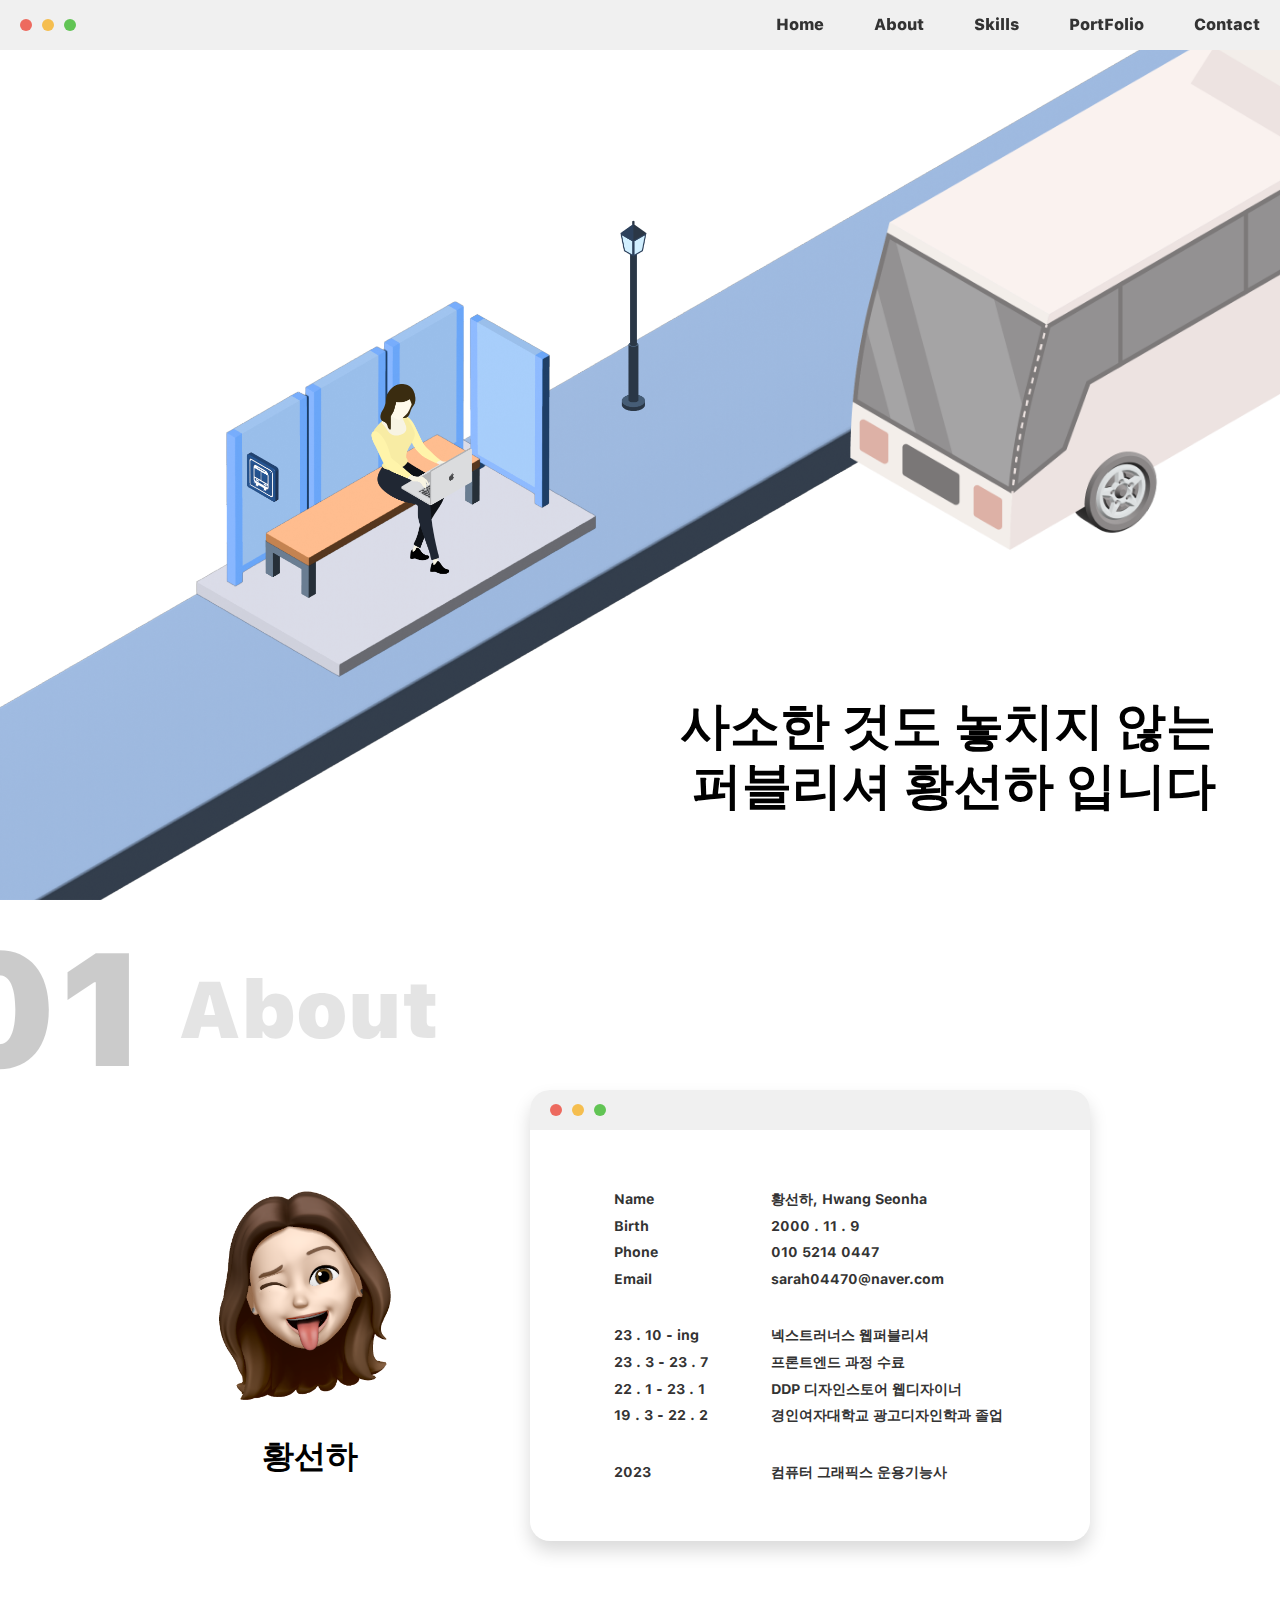
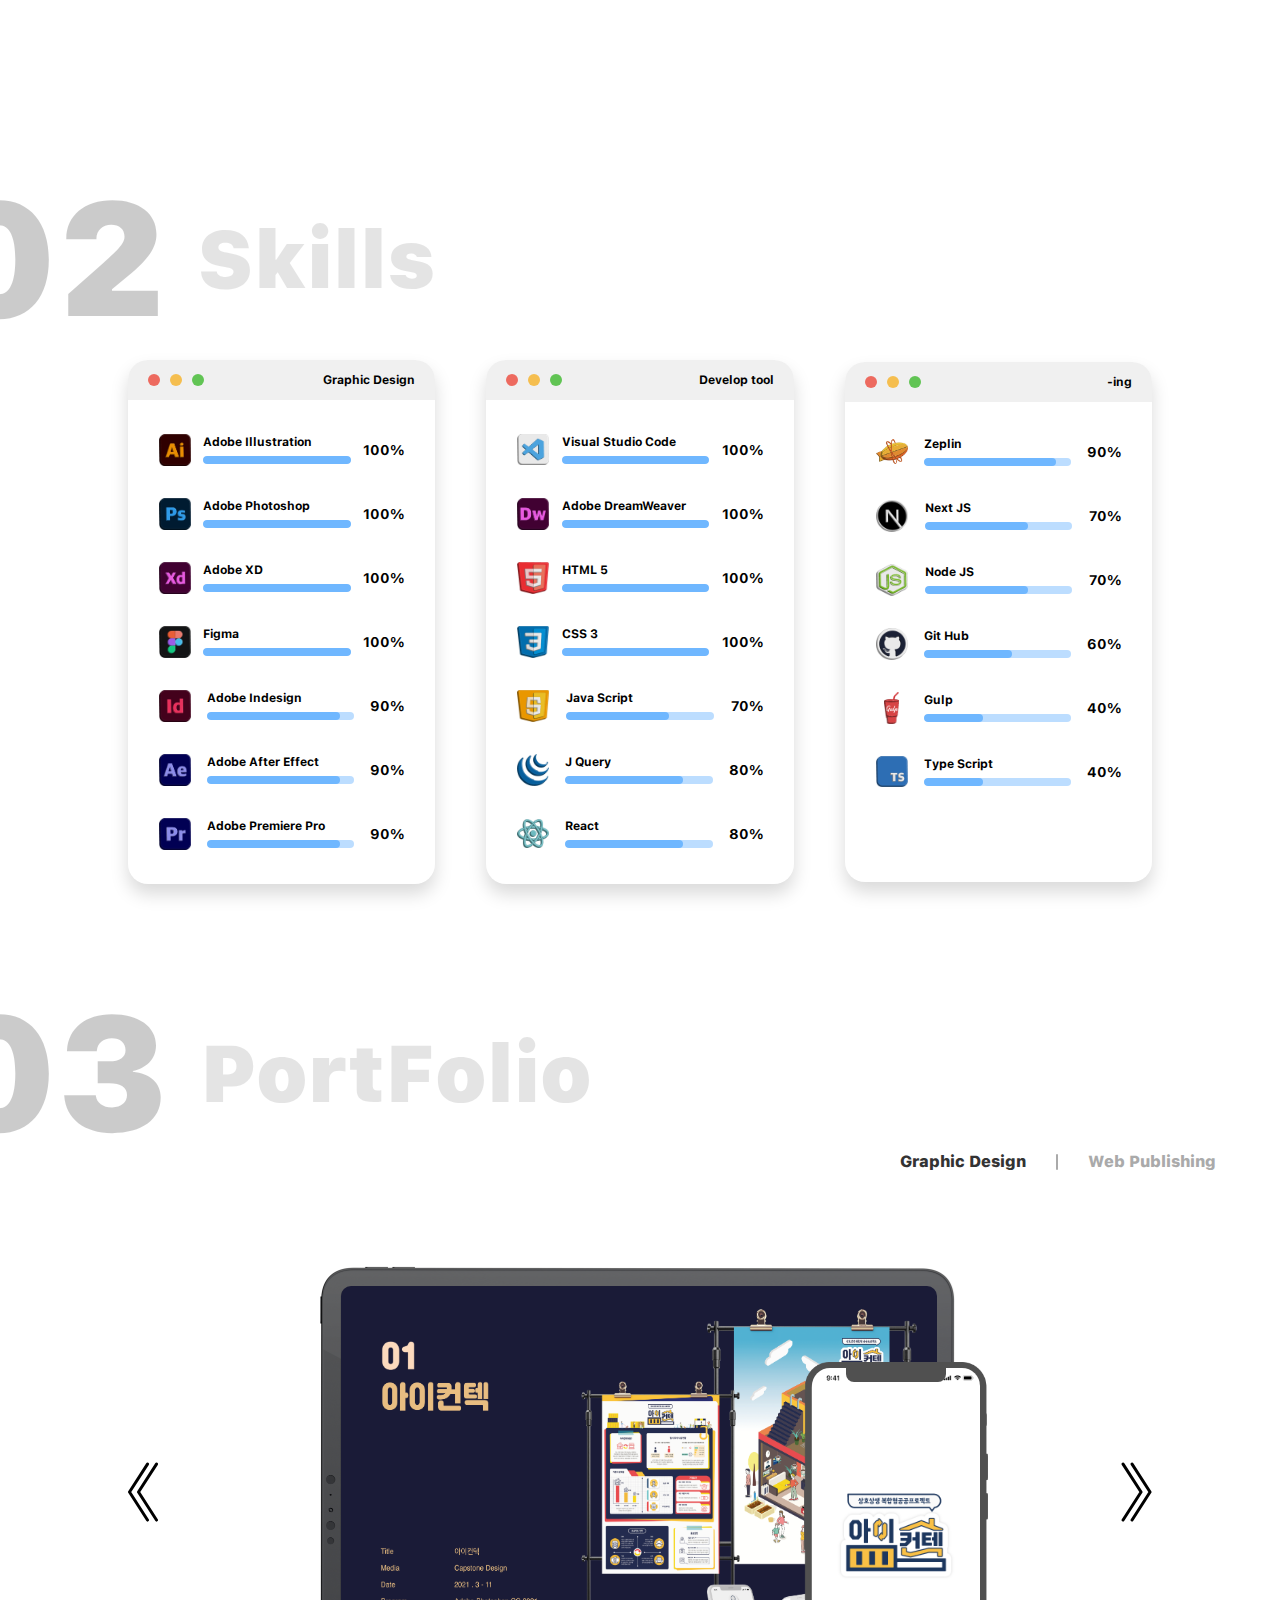
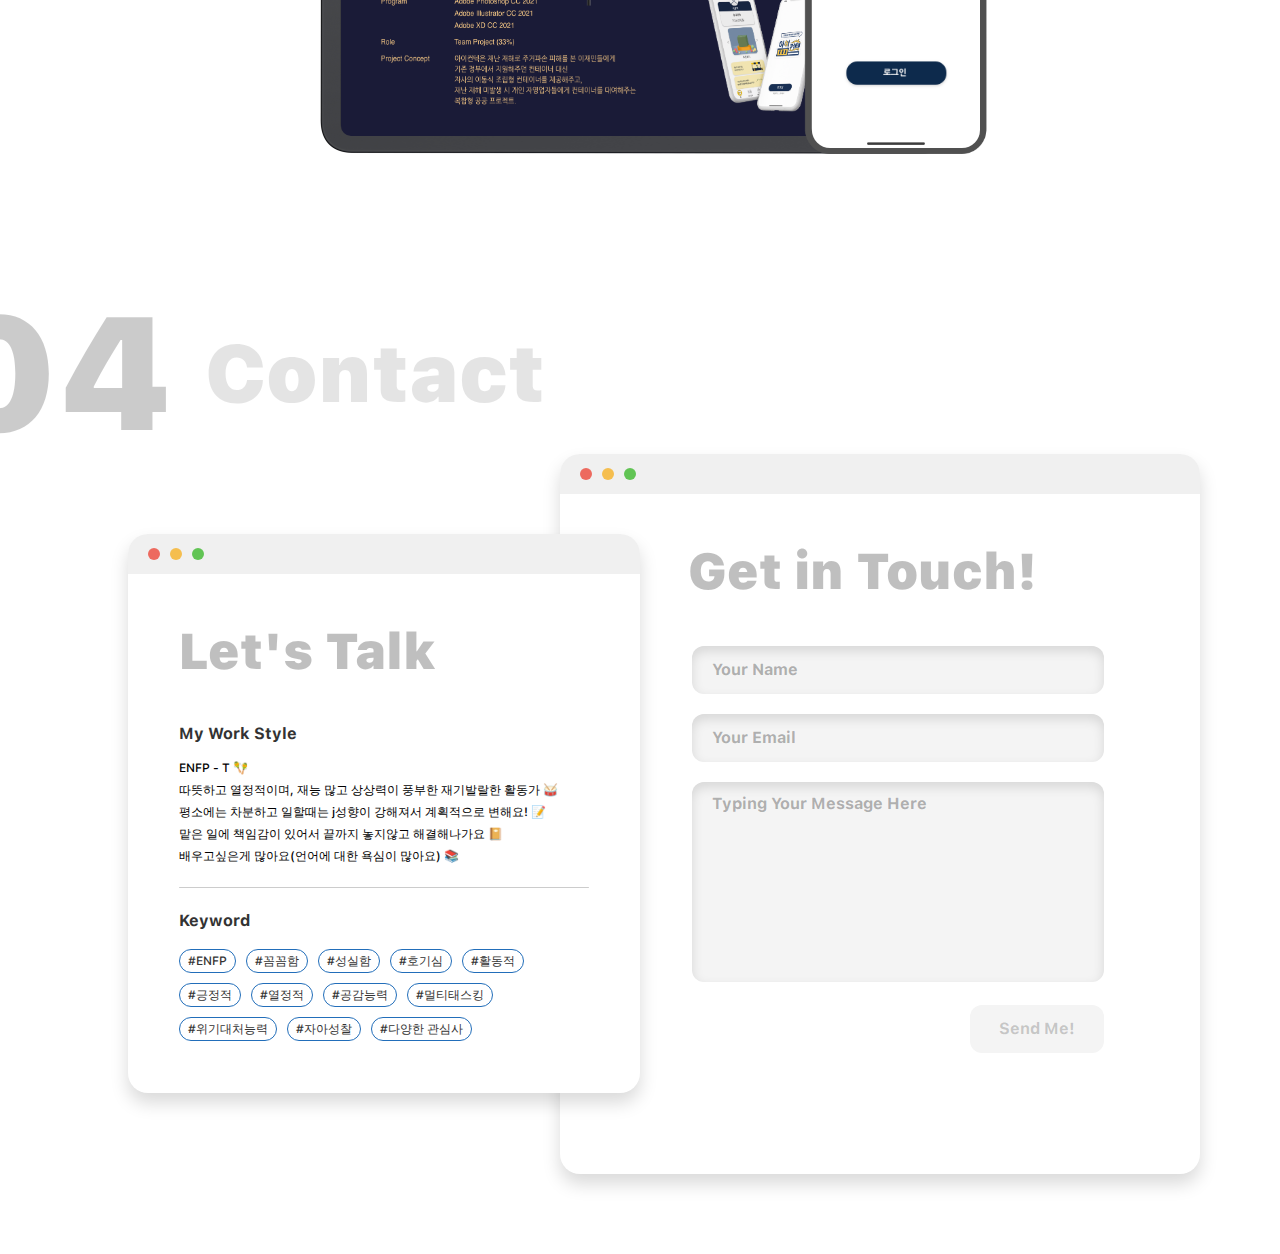
==== commit ff6a3d3c: "skills 순서 & 퍼센트 바꾸기" ====
--- a/index.html
+++ b/index.html
@@ -435,10 +435,10 @@
                       <div class="bar-name">Figma</div>
                       <div class="bar-per">
                         <div class="bar-back"></div>
-                        <div class="bar-front per90"></div>
-                      </div>
-                    </div>
-                    <div class="item-per">90%</div>
+                        <div class="bar-front per100"></div>
+                      </div>
+                    </div>
+                    <div class="item-per">100%</div>
                   </li>
                   <li class="tools-item">
                     <div class="item-img">
@@ -591,10 +591,10 @@
                       <div class="bar-name">J Query</div>
                       <div class="bar-per">
                         <div class="bar-back"></div>
-                        <div class="bar-front per70"></div>
-                      </div>
-                    </div>
-                    <div class="item-per">70%</div>
+                        <div class="bar-front per80"></div>
+                      </div>
+                    </div>
+                    <div class="item-per">80%</div>
                   </li>
                   <li class="tools-item">
                     <div class="item-img React">
@@ -651,10 +651,10 @@
                       <div class="bar-name">Next JS</div>
                       <div class="bar-per">
                         <div class="bar-back"></div>
-                        <div class="bar-front per60"></div>
-                      </div>
-                    </div>
-                    <div class="item-per">60%</div>
+                        <div class="bar-front per70"></div>
+                      </div>
+                    </div>
+                    <div class="item-per">70%</div>
                   </li>
                   <li class="tools-item">
                     <div class="item-img NodeJs">
@@ -667,10 +667,10 @@
                       <div class="bar-name">Node JS</div>
                       <div class="bar-per">
                         <div class="bar-back"></div>
-                        <div class="bar-front per60"></div>
-                      </div>
-                    </div>
-                    <div class="item-per">60%</div>
+                        <div class="bar-front per70"></div>
+                      </div>
+                    </div>
+                    <div class="item-per">70%</div>
                   </li>
                   <li class="tools-item">
                     <div class="item-img">
@@ -683,10 +683,26 @@
                       <div class="bar-name">Git Hub</div>
                       <div class="bar-per">
                         <div class="bar-back"></div>
-                        <div class="bar-front per50"></div>
-                      </div>
-                    </div>
-                    <div class="item-per">50%</div>
+                        <div class="bar-front per60"></div>
+                      </div>
+                    </div>
+                    <div class="item-per">60%</div>
+                  </li>
+                  <li class="tools-item">
+                    <div class="item-img Gulp">
+                      <img
+                        src="./img/tools/tool-gulp.png"
+                        alt="tools-gitHub-icon"
+                      />
+                    </div>
+                    <div class="item-bar">
+                      <div class="bar-name">Gulp</div>
+                      <div class="bar-per">
+                        <div class="bar-back"></div>
+                        <div class="bar-front per40"></div>
+                      </div>
+                    </div>
+                    <div class="item-per">40%</div>
                   </li>
                   <li class="tools-item">
                     <div class="item-img">
@@ -703,22 +719,6 @@
                       </div>
                     </div>
                     <div class="item-per">40%</div>
-                  </li>
-                  <li class="tools-item">
-                    <div class="item-img Gulp">
-                      <img
-                        src="./img/tools/tool-gulp.png"
-                        alt="tools-gitHub-icon"
-                      />
-                    </div>
-                    <div class="item-bar">
-                      <div class="bar-name">Gulp</div>
-                      <div class="bar-per">
-                        <div class="bar-back"></div>
-                        <div class="bar-front per10"></div>
-                      </div>
-                    </div>
-                    <div class="item-per">10%</div>
                   </li>
                 </ul>
               </div>
@@ -792,10 +792,10 @@
                       <div class="bar-name">Figma</div>
                       <div class="bar-per">
                         <div class="bar-back"></div>
-                        <div class="bar-front per90"></div>
-                      </div>
-                    </div>
-                    <div class="item-per">90%</div>
+                        <div class="bar-front per100"></div>
+                      </div>
+                    </div>
+                    <div class="item-per">100%</div>
                   </li>
                   <li class="tools-item">
                     <div class="item-img">
@@ -948,10 +948,10 @@
                       <div class="bar-name">J Query</div>
                       <div class="bar-per">
                         <div class="bar-back"></div>
-                        <div class="bar-front per70"></div>
-                      </div>
-                    </div>
-                    <div class="item-per">70%</div>
+                        <div class="bar-front per80"></div>
+                      </div>
+                    </div>
+                    <div class="item-per">80%</div>
                   </li>
                   <li class="tools-item">
                     <div class="item-img React">
@@ -1008,10 +1008,10 @@
                       <div class="bar-name">Next JS</div>
                       <div class="bar-per">
                         <div class="bar-back"></div>
-                        <div class="bar-front per60"></div>
-                      </div>
-                    </div>
-                    <div class="item-per">60%</div>
+                        <div class="bar-front per70"></div>
+                      </div>
+                    </div>
+                    <div class="item-per">70%</div>
                   </li>
                   <li class="tools-item">
                     <div class="item-img NodeJs">
@@ -1024,10 +1024,10 @@
                       <div class="bar-name">Node JS</div>
                       <div class="bar-per">
                         <div class="bar-back"></div>
-                        <div class="bar-front per60"></div>
-                      </div>
-                    </div>
-                    <div class="item-per">60%</div>
+                        <div class="bar-front per70"></div>
+                      </div>
+                    </div>
+                    <div class="item-per">70%</div>
                   </li>
                   <li class="tools-item">
                     <div class="item-img">
@@ -1040,10 +1040,26 @@
                       <div class="bar-name">Git Hub</div>
                       <div class="bar-per">
                         <div class="bar-back"></div>
-                        <div class="bar-front per50"></div>
-                      </div>
-                    </div>
-                    <div class="item-per">50%</div>
+                        <div class="bar-front per60"></div>
+                      </div>
+                    </div>
+                    <div class="item-per">60%</div>
+                  </li>
+                  <li class="tools-item">
+                    <div class="item-img Gulp">
+                      <img
+                        src="./img/tools/tool-gulp.png"
+                        alt="tools-gitHub-icon"
+                      />
+                    </div>
+                    <div class="item-bar">
+                      <div class="bar-name">Gulp</div>
+                      <div class="bar-per">
+                        <div class="bar-back"></div>
+                        <div class="bar-front per40"></div>
+                      </div>
+                    </div>
+                    <div class="item-per">40%</div>
                   </li>
                   <li class="tools-item">
                     <div class="item-img">
@@ -1060,22 +1076,6 @@
                       </div>
                     </div>
                     <div class="item-per">40%</div>
-                  </li>
-                  <li class="tools-item">
-                    <div class="item-img Gulp">
-                      <img
-                        src="./img/tools/tool-gulp.png"
-                        alt="tools-gitHub-icon"
-                      />
-                    </div>
-                    <div class="item-bar">
-                      <div class="bar-name">Gulp</div>
-                      <div class="bar-per">
-                        <div class="bar-back"></div>
-                        <div class="bar-front per10"></div>
-                      </div>
-                    </div>
-                    <div class="item-per">10%</div>
                   </li>
                 </ul>
               </div>
@@ -1700,9 +1700,9 @@
                       <ul class="display-list">
                         <li class="display-item">
                           <img src="./img/naver.png" class="item" />
-                          <div class="hover-detail">
+                          <!-- <div class="hover-detail">
                             <div class="hover-title">01 Naver</div>
-                          </div>
+                          </div> -->
                         </li>
                         <li class="display-item">
                           <img src="./img/hyundaiCard.png" class="item" />
